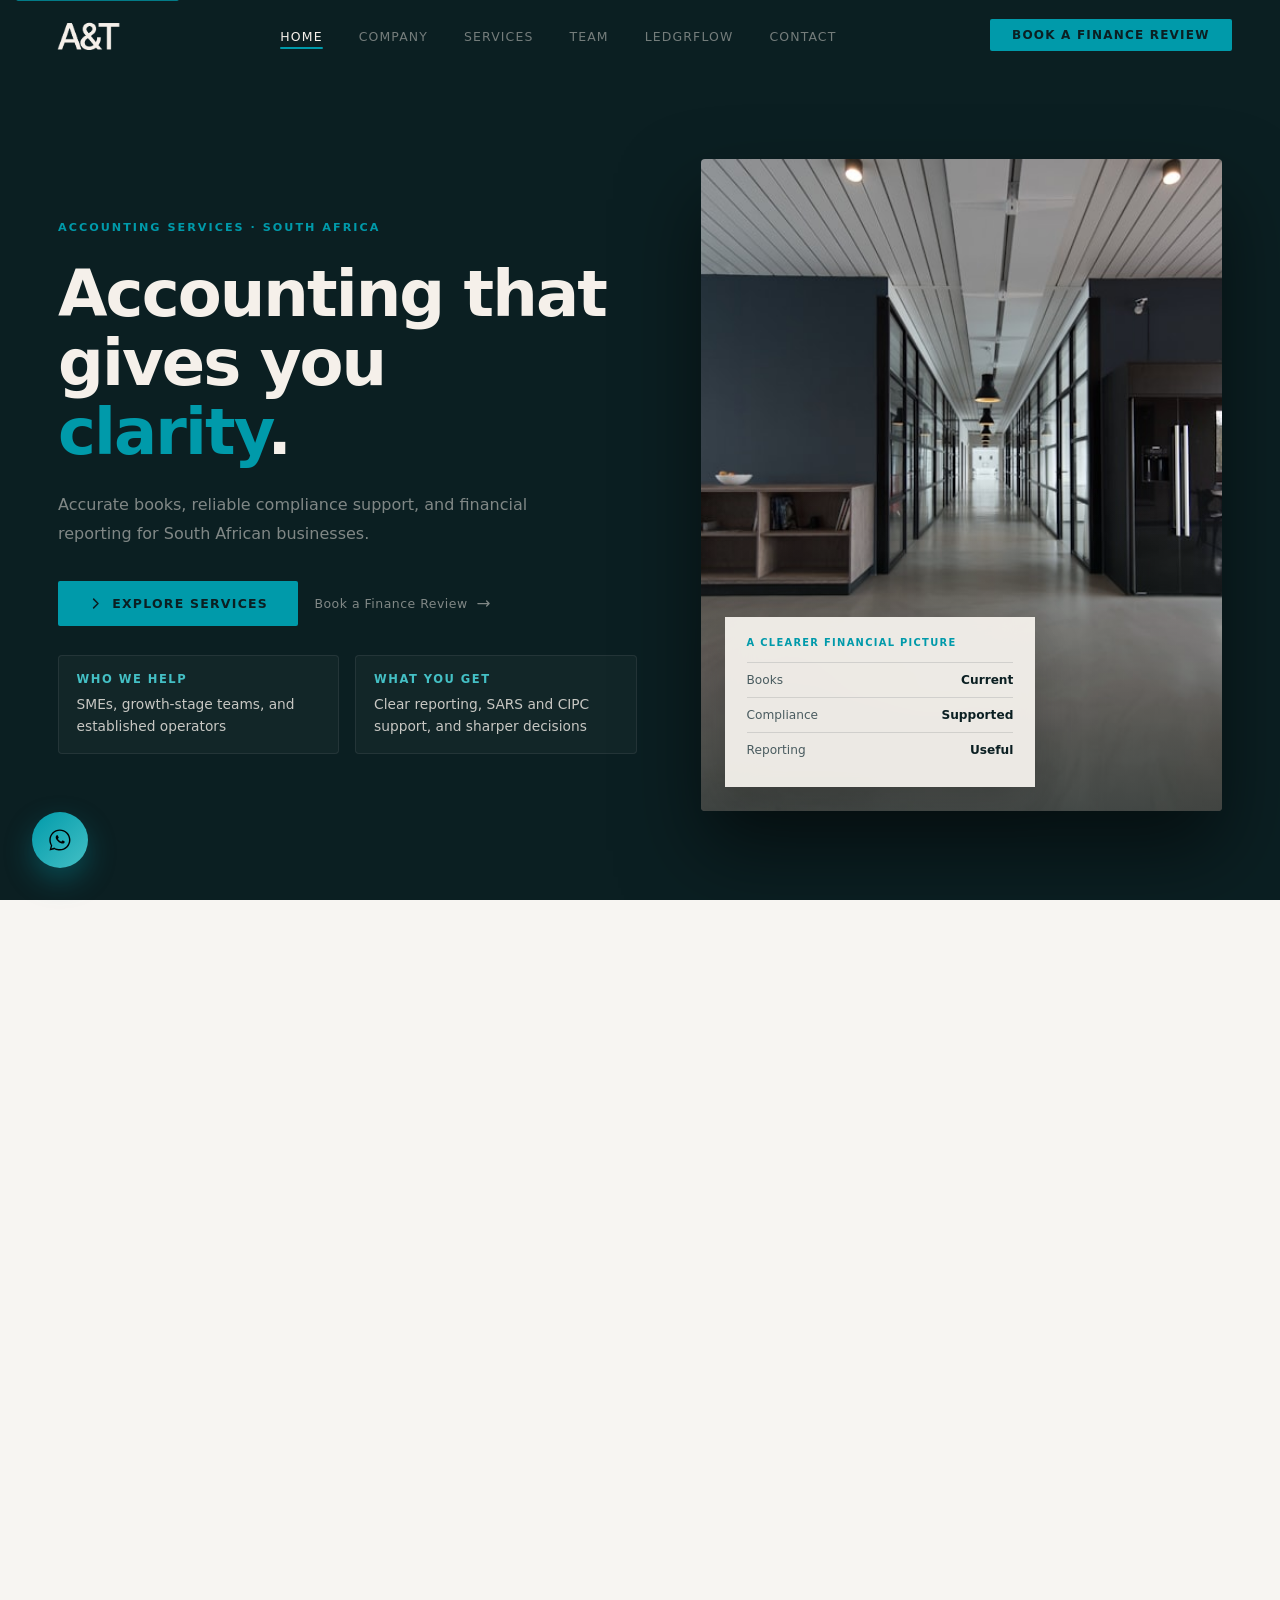
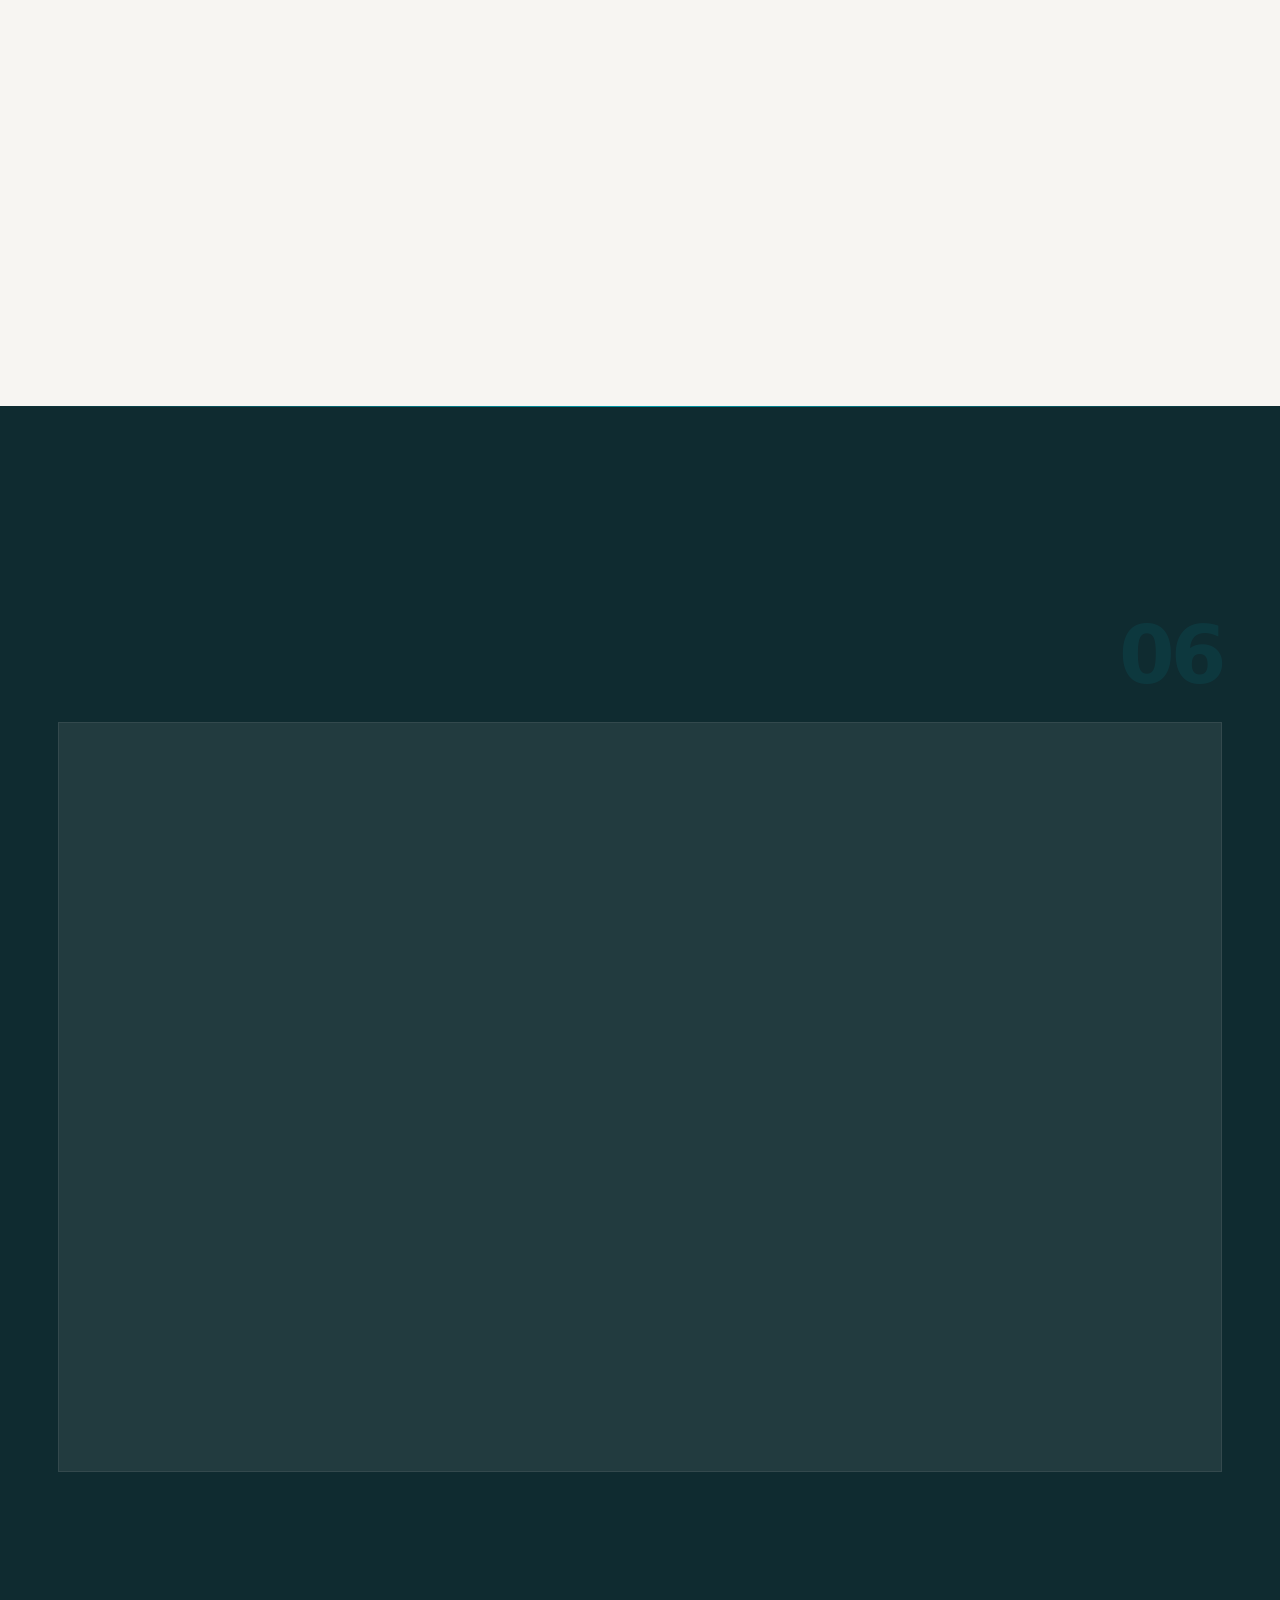
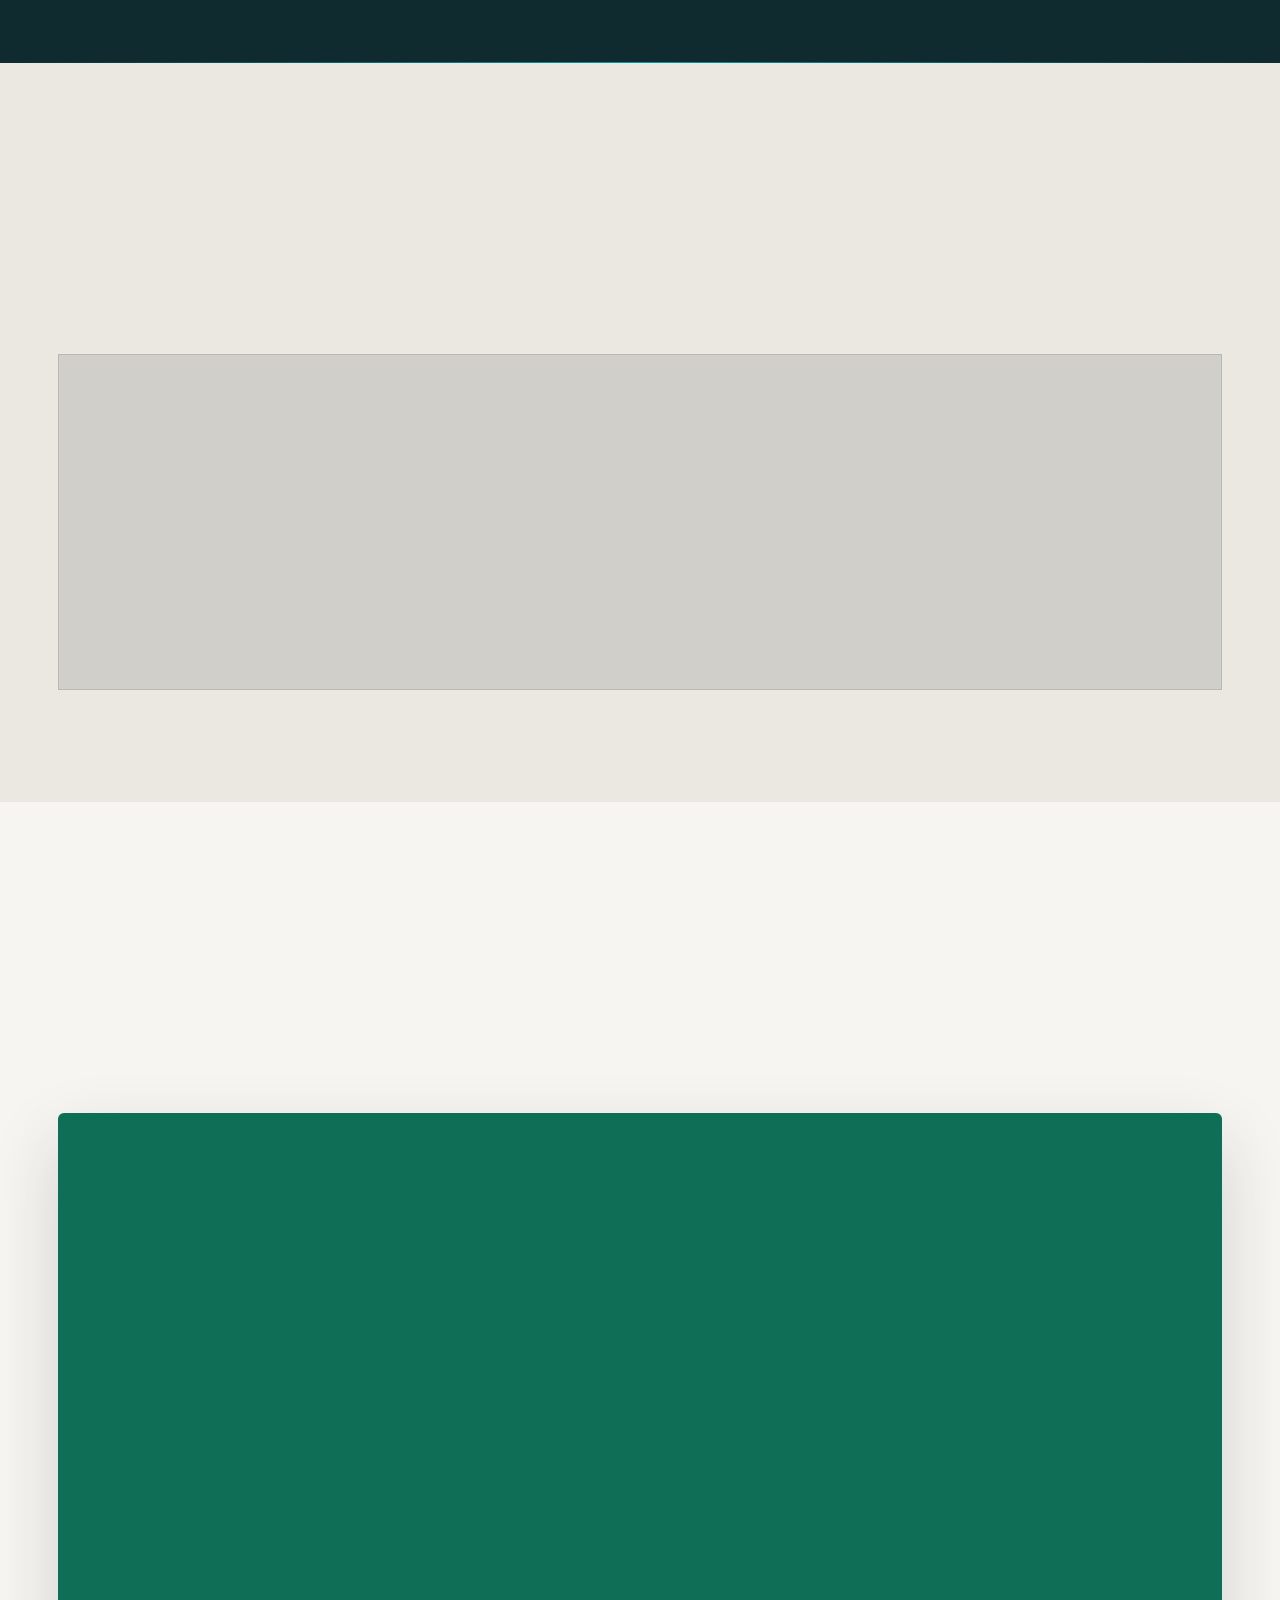
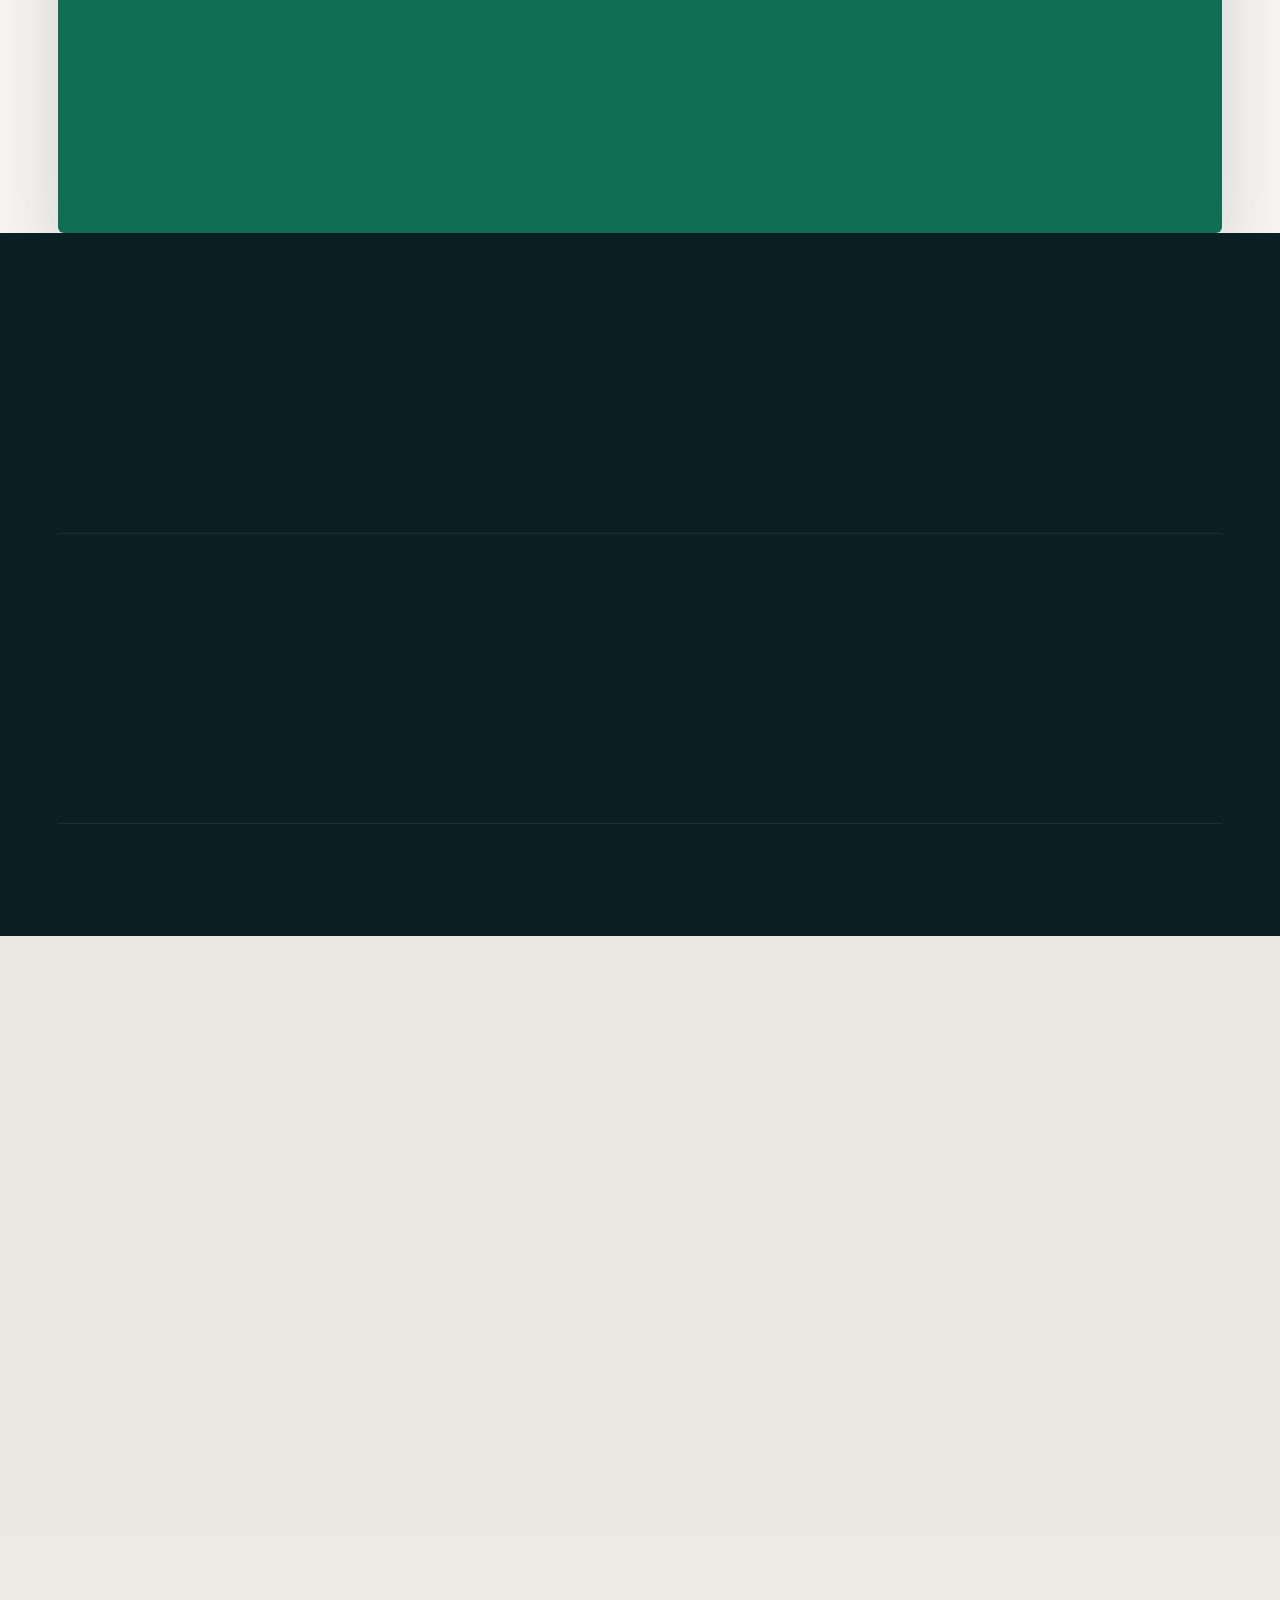
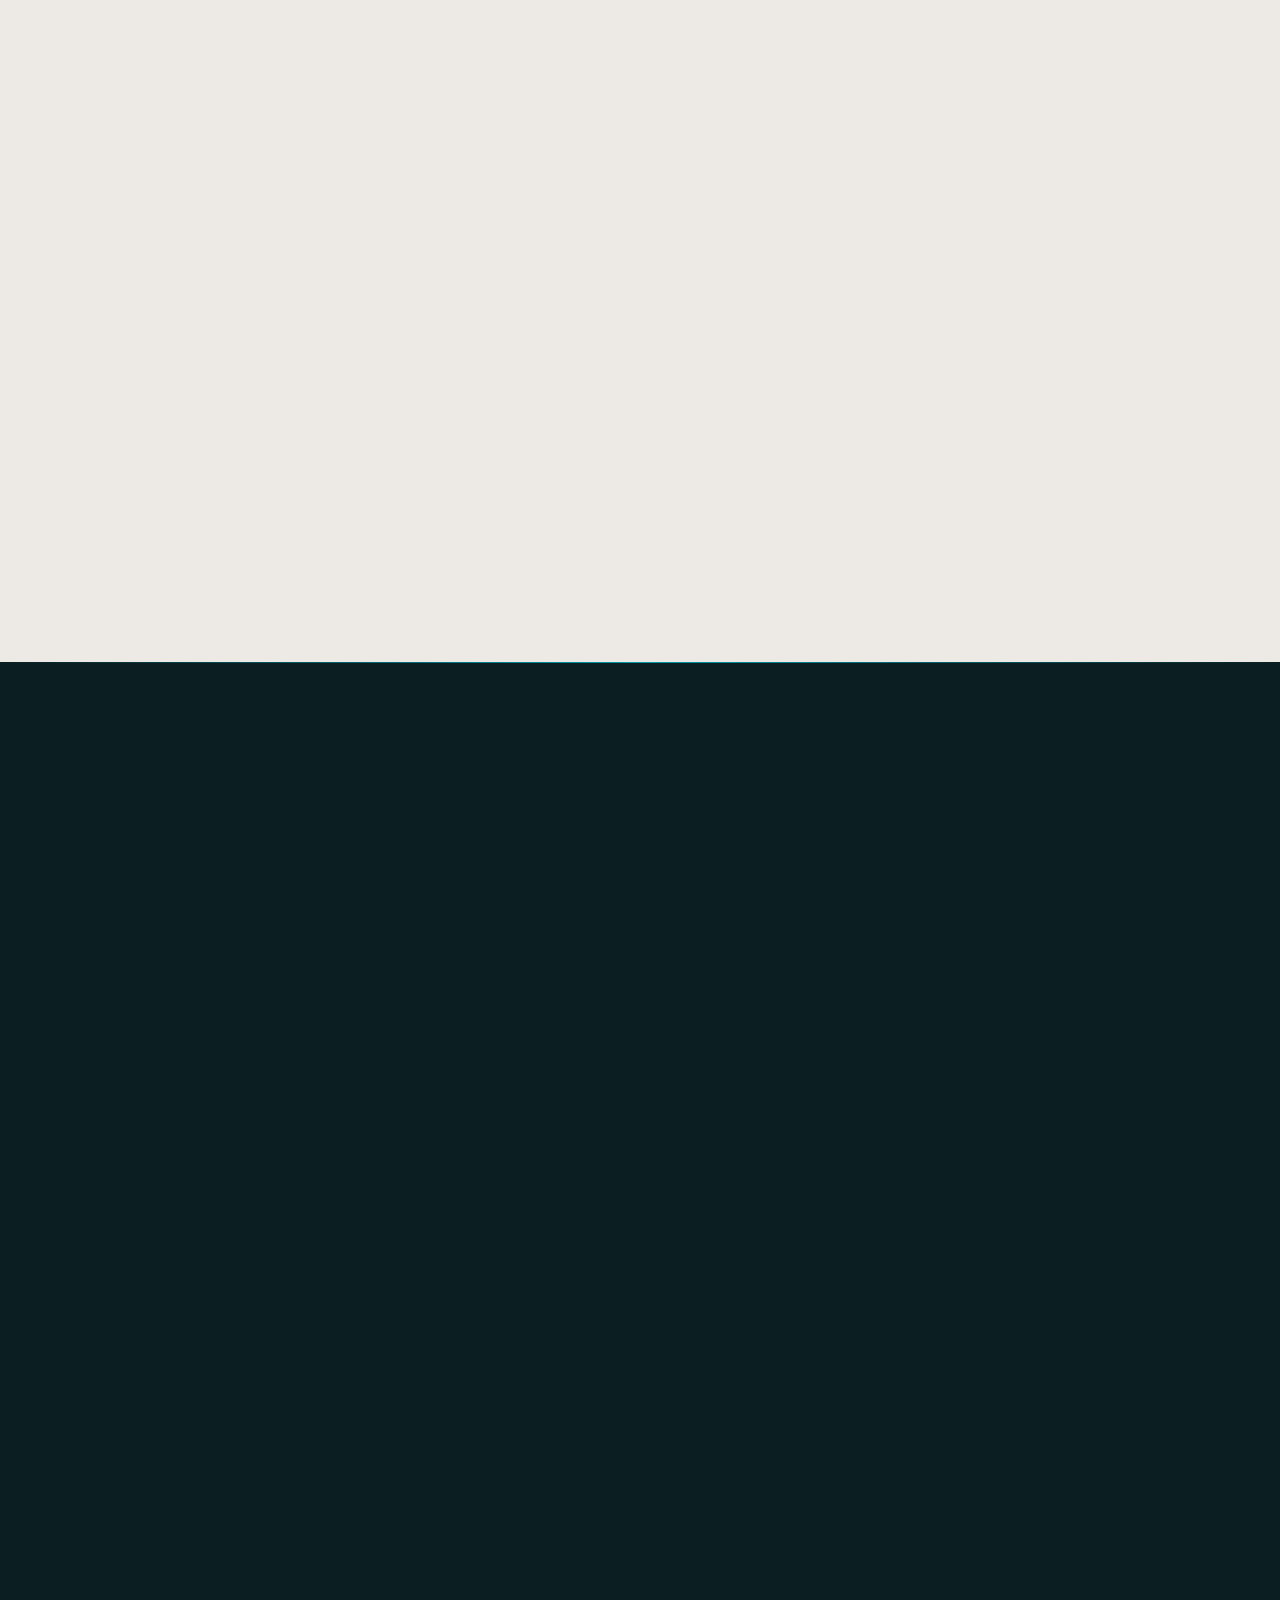
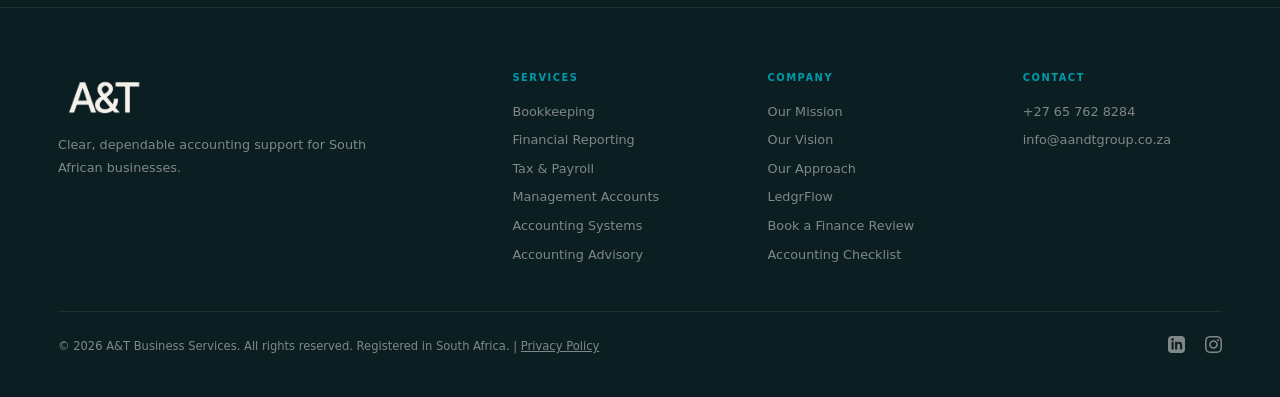
==== index.html @ 87c1a544 "Use authentic LedgrFlow product assets" ====
<!DOCTYPE html>
<html lang="en">
<head>
    <meta charset="UTF-8">
    <meta name="viewport" content="width=device-width, initial-scale=1.0">
    <meta http-equiv="Content-Security-Policy" content="default-src 'self'; base-uri 'self'; object-src 'none'; script-src 'self' 'sha256-s2CuUDOpTncBfDyTAWcVuBjfEQLFBSCFTuxo2DyQEmg='; style-src 'self' https://fonts.googleapis.com; font-src 'self' https://fonts.gstatic.com; img-src 'self' data: https://images.unsplash.com; connect-src 'self' https://formspree.io; form-action 'self' https://formspree.io; upgrade-insecure-requests;">
    <title>A&amp;T Business Services | Accounting Services South Africa</title>

    <meta name="description" content="A&amp;T Business Services provides bookkeeping, financial reporting, tax, payroll, compliance, and accounting support for South African businesses.">
    <meta name="keywords" content="Accounting Services South Africa, Bookkeeping, Financial Reporting, Tax Services, Payroll, CIPC Compliance, A&amp;T Business Services">
    <meta name="author" content="A&amp;T Business Services">
    <link rel="canonical" href="https://aandtgroup.co.za/">

    <meta property="og:type" content="website">
    <meta property="og:url" content="https://aandtgroup.co.za/">
    <meta property="og:title" content="A&amp;T Business Services | Accounting Services South Africa">
    <meta property="og:description" content="Clear accounting, reliable compliance support, and financial reporting for South African businesses.">
    <meta property="og:image" content="https://aandtgroup.co.za/assets/images/hero-office.jpg">

    <meta property="twitter:card" content="summary_large_image">
    <meta property="twitter:url" content="https://aandtgroup.co.za/">
    <meta property="twitter:title" content="A&amp;T Business Services | Accounting Services South Africa">
    <meta property="twitter:description" content="Clear accounting, reliable compliance support, and financial reporting for South African businesses.">
    <meta property="twitter:image" content="https://aandtgroup.co.za/assets/images/hero-office.jpg">

    <link rel="preconnect" href="https://fonts.googleapis.com">
    <link rel="preconnect" href="https://fonts.gstatic.com" crossorigin>
    <link href="https://fonts.googleapis.com/css2?family=DM+Sans:ital,opsz,wght@0,9..40,300;0,9..40,400;0,9..40,500;0,9..40,600;0,9..40,700;1,9..40,300;1,9..40,400&display=swap" rel="stylesheet">

    <link rel="stylesheet" href="css/style.css">
    <link rel="icon" type="image/svg+xml" href="assets/favicon.svg?v=20260509">
    <link rel="shortcut icon" href="assets/favicon.svg?v=20260509">

    <script type="application/ld+json">
    {
      "@context": "https://schema.org",
      "@type": "FinancialService",
      "name": "A&T Business Services",
      "description": "Accounting services for South African businesses, including bookkeeping, reporting, tax, payroll, and compliance support.",
      "url": "https://aandtgroup.co.za/",
      "telephone": "+27657628284",
      "address": {
        "@type": "PostalAddress",
        "addressCountry": "ZA",
        "addressLocality": "Johannesburg"
      },
      "openingHoursSpecification": [
        {
          "@type": "OpeningHoursSpecification",
          "dayOfWeek": ["Monday", "Tuesday", "Wednesday", "Thursday", "Friday"],
          "opens": "08:00",
          "closes": "17:00"
        },
        {
          "@type": "OpeningHoursSpecification",
          "dayOfWeek": "Saturday",
          "opens": "09:00",
          "closes": "13:00"
        }
      ],
      "sameAs": [
        "https://www.linkedin.com/company/a-and-t-business-services/",
        "https://www.instagram.com/a_and_t_business_services"
      ]
    }
    </script>
</head>
<body>
<a href="#main-content" class="skip-link">Skip to content</a>

<nav id="nav">
    <a href="#home" class="nav-logo" aria-label="A&amp;T Business Services home">
        <img src="assets/at-logo.png" alt="A&amp;T Business Services" class="brand-lockup">
    </a>
    <ul class="nav-links">
        <li><a href="#home">Home</a></li>
        <li><a href="#company">Company</a></li>
        <li><a href="#services">Services</a></li>
        <li><a href="#team">Team</a></li>
        <li><a href="https://ledgrflow.co.za">LedgrFlow</a></li>
        <li><a href="#contact">Contact</a></li>
    </ul>
    <a href="finance-review.html" class="nav-cta">Book a Finance Review</a>
    <button class="hamburger" id="hamburger" aria-label="Toggle menu" aria-expanded="false" aria-controls="mob-menu">
        <span></span><span></span><span></span>
    </button>
</nav>

<div class="mob-menu" id="mob-menu" aria-hidden="true">
    <a href="#home">Home</a>
    <a href="#company">Company</a>
    <a href="#services">Services</a>
    <a href="#team">Team</a>
    <a href="https://ledgrflow.co.za">LedgrFlow</a>
    <a href="#contact">Contact</a>
</div>

<main id="main-content">
<section id="home">
    <div class="hero-inner">
        <div class="hero-left">
            <div class="hero-eyebrow">Accounting Services &middot; South Africa</div>
            <h1 class="hero-h1">
                Accounting that<br>gives you <em>clarity</em>.
            </h1>
            <p class="hero-sub">
                Accurate books, reliable compliance support, and financial reporting for South African businesses.
            </p>
            <div class="hero-actions">
                <a href="#services" class="btn-teal">
                    <svg width="15" height="15" fill="none" stroke="currentColor" viewBox="0 0 24 24"><path stroke-linecap="round" stroke-linejoin="round" stroke-width="2.5" d="M9 5l7 7-7 7"/></svg>
                    Explore Services
                </a>
                <a href="finance-review.html" class="btn-outline">
                    Book a Finance Review
                    <svg width="15" height="15" fill="none" stroke="currentColor" viewBox="0 0 24 24"><path stroke-linecap="round" stroke-linejoin="round" stroke-width="2" d="M17 8l4 4m0 0l-4 4m4-4H3"/></svg>
                </a>
            </div>
            <div class="hero-proof">
                <div class="proof-item">
                    <strong>Who we help</strong>
                    <span>SMEs, growth-stage teams, and established operators</span>
                </div>
                <div class="proof-item">
                    <strong>What you get</strong>
                    <span>Clear reporting, SARS and CIPC support, and sharper decisions</span>
                </div>
            </div>
        </div>

        <div class="hero-photo-wrap">
            <img class="hero-photo" src="assets/images/hero-office.jpg" alt="Modern professional office interior" loading="eager" fetchpriority="high" decoding="async">
            <div class="hero-photo-shade"></div>

            <div class="hero-insight-panel">
                <div class="insight-label">A clearer financial picture</div>
                <div class="insight-row"><span>Books</span><strong>Current</strong></div>
                <div class="insight-row"><span>Compliance</span><strong>Supported</strong></div>
                <div class="insight-row"><span>Reporting</span><strong>Useful</strong></div>
            </div>
        </div>
    </div>
</section>

<section id="company">
    <div class="section-wrap">
        <div class="company-grid">
            <div class="company-copy">
                <div class="tag rv">About A&amp;T</div>
                <h2 class="h2-light rv rv-d1">Built for the numbers<br>behind every <em>decision</em></h2>
                <div class="rv rv-d2">
                    <p class="company-intro">A&amp;T Business Services is a South African accounting firm led by <strong>experienced financial professionals</strong>. We bring bookkeeping, reporting, tax, payroll, and compliance support together in one dependable service.</p>
                    <p>From growing SMEs navigating SARS and CIPC to established businesses requiring reliable financial reporting, we turn accurate accounting information into clearer decisions.</p>
                </div>
                <div class="trust-strip rv rv-d3" aria-label="Key trust signals">
                    <div class="trust-chip">CA(SA) oversight</div>
                    <div class="trust-chip">IFRS-ready reporting</div>
                    <div class="trust-chip">SARS and CIPC support</div>
                    <div class="trust-chip">Direct, responsive support</div>
                </div>
                <div class="pillars rv rv-d4">
                    <div class="pillar">
                        <div class="pil-num">01</div>
                        <div class="pil-body">
                            <h4>Adaptability</h4>
                            <p>We evolve with the business landscape and stay current with regulatory changes and market shifts so you do not have to.</p>
                        </div>
                    </div>
                    <div class="pillar">
                        <div class="pil-num">02</div>
                        <div class="pil-body">
                            <h4>Innovation</h4>
                            <p>Technology-forward thinking that modernises your financial infrastructure for competitive advantage.</p>
                        </div>
                    </div>
                    <div class="pillar">
                        <div class="pil-num">03</div>
                        <div class="pil-body">
                            <h4>Integrity</h4>
                            <p>Every engagement is grounded in honesty, transparency, and professional ethics at all times.</p>
                        </div>
                    </div>
                </div>
            </div>

            <div class="company-visual rv rv-d2">
                <div class="company-photo-wrap">
                    <img class="company-photo" src="assets/images/company-culture.jpg" alt="Clean modern office environment" loading="lazy" decoding="async">
                    <div class="company-photo-overlay"></div>
                    <div class="company-photo-caption">
                        <p>Expert partnership, every step</p>
                        <div class="badge-small">Est. South Africa</div>
                    </div>
                </div>

                <div class="vision-card rv rv-d3">
                    <p>Our mission is to give South African businesses <strong>clear, dependable accounting support</strong>, trusted for accuracy, valued for integrity, and designed to support better decisions.</p>
                </div>

                <div class="metrics-row rv rv-d4">
                    <div class="metric-cell">
                        <div class="metric-val">CA<sup>(SA)</sup></div>
                        <div class="metric-desc">Qualified Team</div>
                    </div>
                    <div class="metric-cell">
                        <div class="metric-val">IFRS</div>
                        <div class="metric-desc">Compliant</div>
                    </div>
                    <div class="metric-cell">
                        <div class="metric-val">SA</div>
                        <div class="metric-desc">Local Expertise</div>
                    </div>
                    <div class="metric-cell">
                        <div class="metric-val">SME</div>
                        <div class="metric-desc">Business Focus</div>
                    </div>
                </div>
            </div>
        </div>
    </div>
</section>

<section id="services">
    <div class="section-wrap">
        <div class="services-head">
            <div>
                <div class="tag tag-on-dark rv">What We Do</div>
                <h2 class="h2-dark rv rv-d1">Accounting support<br><em>built around business</em></h2>
            </div>
            <div class="services-count rv">06</div>
        </div>
        <div class="services-grid">
            <div class="svc-tile rv">
                <div class="svc-num">01</div>
                <div class="svc-icon"><svg width="20" height="20" fill="none" stroke="currentColor" viewBox="0 0 24 24"><path stroke-linecap="round" stroke-linejoin="round" stroke-width="1.6" d="M9 12h6m-6 4h6m2 5H7a2 2 0 01-2-2V5a2 2 0 012-2h5.586a1 1 0 01.707.293l5.414 5.414a1 1 0 01.293.707V19a2 2 0 01-2 2z"/></svg></div>
                <h3>Bookkeeping</h3>
                <p>Meticulous recording of every transaction, bank reconciliation, and period-end reporting so your books are always current.</p>
                <ul class="svc-list">
                    <li>Transaction recording &amp; categorisation</li>
                    <li>Bank reconciliations</li>
                    <li>Monthly &amp; quarterly reports</li>
                    <li>AP &amp; AR management</li>
                </ul>
            </div>

            <div class="svc-tile rv rv-d1">
                <div class="svc-num">02</div>
                <div class="svc-icon"><svg width="20" height="20" fill="none" stroke="currentColor" viewBox="0 0 24 24"><path stroke-linecap="round" stroke-linejoin="round" stroke-width="1.6" d="M9 12l2 2 4-4m5.618-4.016A11.955 11.955 0 0112 2.944a11.955 11.955 0 01-8.618 3.04A12.02 12.02 0 003 9c0 5.591 3.824 10.29 9 11.622 5.176-1.332 9-6.03 9-11.622 0-1.042-.133-2.052-.382-3.016z"/></svg></div>
                <h3>Statutory Services</h3>
                <p>IFRS-compliant financial statements and CIPC compliance management that keep your business regulator-ready.</p>
                <ul class="svc-list">
                    <li>IFRS financial statements</li>
                    <li>CIPC filings &amp; compliance</li>
                    <li>Company secretary services</li>
                    <li>Regulatory management</li>
                </ul>
            </div>

            <div class="svc-tile rv rv-d2">
                <div class="svc-num">03</div>
                <div class="svc-icon"><svg width="20" height="20" fill="none" stroke="currentColor" viewBox="0 0 24 24"><path stroke-linecap="round" stroke-linejoin="round" stroke-width="1.6" d="M17 9V7a2 2 0 00-2-2H5a2 2 0 00-2 2v6a2 2 0 002 2h2m2 4h10a2 2 0 002-2v-6a2 2 0 00-2-2H9a2 2 0 00-2 2v6a2 2 0 002 2zm7-5a2 2 0 11-4 0 2 2 0 014 0z"/></svg></div>
                <h3>Tax &amp; Payroll</h3>
                <p>End-to-end SARS compliance and payroll processing that keeps submissions accurate, timely, and predictable.</p>
                <ul class="svc-list">
                    <li>Corporate &amp; individual tax returns</li>
                    <li>VAT registration &amp; returns</li>
                    <li>PAYE, UIF &amp; SDL submissions</li>
                    <li>Monthly payroll processing</li>
                </ul>
            </div>

            <div class="svc-tile rv rv-d3">
                <div class="svc-num">04</div>
                <div class="svc-icon"><svg width="20" height="20" fill="none" stroke="currentColor" viewBox="0 0 24 24"><path stroke-linecap="round" stroke-linejoin="round" stroke-width="1.6" d="M9.663 17h4.673M12 3v1m6.364 1.636l-.707.707M21 12h-1M4 12H3m3.343-5.657l-.707-.707m2.828 9.9a5 5 0 117.072 0l-.548.547A3.374 3.374 0 0014 18.469V19a2 2 0 11-4 0v-.531c0-.895-.356-1.754-.988-2.386l-.548-.547z"/></svg></div>
                <h3>Management Accounts</h3>
                <p>Practical monthly reporting and financial insight that helps management understand performance and plan with confidence.</p>
                <ul class="svc-list">
                    <li>Monthly management accounts</li>
                    <li>Budgeting and forecasting</li>
                    <li>Cash flow reporting</li>
                    <li>Performance analysis</li>
                </ul>
            </div>

            <div class="svc-tile rv rv-d4">
                <div class="svc-num">05</div>
                <div class="svc-icon"><svg width="20" height="20" fill="none" stroke="currentColor" viewBox="0 0 24 24"><path stroke-linecap="round" stroke-linejoin="round" stroke-width="1.6" d="M9.75 17L9 20l-1 1h8l-1-1-.75-3M3 13h18M5 17h14a2 2 0 002-2V5a2 2 0 00-2-2H5a2 2 0 00-2 2v10a2 2 0 002 2z"/></svg></div>
                <h3>Accounting Systems</h3>
                <p>Set up practical accounting systems and workflows that keep financial information organised, current, and accessible.</p>
                <ul class="svc-list">
                    <li>Cloud accounting setup</li>
                    <li>LedgrFlow implementation</li>
                    <li>Accounting workflow design</li>
                    <li>Digital reporting support</li>
                </ul>
            </div>

            <div class="svc-tile rv rv-d5">
                <div class="svc-num">06</div>
                <div class="svc-icon"><svg width="20" height="20" fill="none" stroke="currentColor" viewBox="0 0 24 24"><path stroke-linecap="round" stroke-linejoin="round" stroke-width="1.6" d="M17 20h5v-2a3 3 0 00-5.356-1.857M17 20H7m10 0v-2c0-.656-.126-1.283-.356-1.857M7 20H2v-2a3 3 0 015.356-1.857M7 20v-2c0-.656.126-1.283.356-1.857m0 0a5.002 5.002 0 019.288 0M15 7a3 3 0 11-6 0 3 3 0 016 0z"/></svg></div>
                <h3>Accounting Advisory</h3>
                <p>Accounting-led guidance for complex reporting, controls, transactions, and financial decisions.</p>
                <ul class="svc-list">
                    <li>Financial advisory &amp; planning</li>
                    <li>Risk management consulting</li>
                    <li>M&amp;A and due diligence</li>
                    <li>Business valuations &amp; restructuring</li>
                    <li>AML Compliance</li>
                </ul>
            </div>
        </div>
        <div class="section-action rv">
            <a href="services.html" class="btn-outline">Explore all accounting services</a>
        </div>
    </div>
</section>

<section id="audience" class="audience-section">
    <div class="section-wrap">
        <div class="audience-head">
            <div>
                <div class="tag rv">Who We Help</div>
                <h2 class="h2-light rv rv-d1">Accounting support that<br>meets you <em>where you are</em></h2>
            </div>
            <p class="rv rv-d2">Different businesses need different levels of structure. We shape the accounting support around the stage, complexity, and decisions in front of you.</p>
        </div>
        <div class="audience-grid">
            <article class="audience-card rv">
                <span class="audience-number">01</span>
                <h3>Growing SMEs</h3>
                <p>Reliable bookkeeping, tax support, payroll, and reporting without the cost of building a full internal finance team.</p>
            </article>
            <article class="audience-card rv rv-d1">
                <span class="audience-number">02</span>
                <h3>Established Businesses</h3>
                <p>Stronger reporting, better controls, and accounting support for more complex operations and management decisions.</p>
            </article>
            <article class="audience-card rv rv-d2">
                <span class="audience-number">03</span>
                <h3>Founders Building Structure</h3>
                <p>A clear accounting foundation that keeps records organised and gives the business room to grow properly.</p>
            </article>
        </div>
    </div>
</section>

<section id="ledgrflow" class="ledgrflow-bridge">
    <div class="section-wrap">
        <div class="ledgrflow-heading rv">
            <div class="tag">Built by A&amp;T</div>
            <h2>Our accounting experience<br>became <em>software</em>.</h2>
            <p>LedgrFlow is accounting software developed by A&amp;T Business Services for South African SMEs and bookkeepers.</p>
        </div>
        <div class="ledgrflow-showcase">
            <div class="ledgrflow-product-copy rv">
                <div class="lf-lockup"><img class="lf-mark" src="assets/images/ledgrflow-mark.png" alt=""><span>LedgrFlow</span></div>
                <h3>Clear books. Current reports. Less financial admin.</h3>
                <p>Bring invoicing, ledgers, VAT tracking, and financial reporting into one focused workspace designed around South African business realities.</p>
                <ul>
                    <li>First company free</li>
                    <li>Financial-year aware reporting</li>
                    <li>Built for businesses and bookkeepers</li>
                </ul>
                <div class="ledgrflow-actions">
                    <a href="https://ledgrflow.co.za" class="btn-teal">Explore LedgrFlow</a>
                    <a href="https://app.ledgrflow.co.za" class="ledgrflow-text-link">Create your free company</a>
                </div>
            </div>
            <a class="ledgrflow-screen rv rv-d2" href="https://ledgrflow.co.za" aria-label="View LedgrFlow">
                <img class="ledgrflow-dashboard" src="assets/images/ledgrflow-dashboard.png" alt="LedgrFlow accounting dashboard showing receivables, payables, cash balance, and reporting">
                <span class="screen-caption">See LedgrFlow in action</span>
            </a>
        </div>
    </div>
</section>

<section class="process-section" id="process">
    <div class="section-wrap">
        <div class="process-head">
            <div class="tag tag-on-dark rv">How We Work</div>
            <h2 class="h2-dark rv rv-d1">A clearer accounting<br><em>rhythm for your business</em></h2>
        </div>
        <div class="process-grid">
            <article class="process-step rv">
                <span>01</span>
                <h3>Understand</h3>
                <p>We learn how your business operates, where the pressure sits, and what your reporting needs to answer.</p>
            </article>
            <article class="process-step rv rv-d1">
                <span>02</span>
                <h3>Organise</h3>
                <p>We clean up the accounting structure, workflows, records, and responsibilities around the numbers.</p>
            </article>
            <article class="process-step rv rv-d2">
                <span>03</span>
                <h3>Maintain</h3>
                <p>We keep the books, submissions, and reporting current through a dependable monthly process.</p>
            </article>
            <article class="process-step rv rv-d3">
                <span>04</span>
                <h3>Inform</h3>
                <p>We turn accurate financial information into reporting that supports better decisions.</p>
            </article>
        </div>
    </div>
</section>

<section class="resource-section">
    <div class="section-wrap resource-grid">
        <div class="resource-copy rv">
            <div class="tag">Free Business Resource</div>
            <h2>How ready is your<br><em>accounting?</em></h2>
            <p>Use our practical readiness checklist to spot gaps in bookkeeping, tax records, payroll, reporting, and month-end routines.</p>
            <a href="accounting-checklist.html" class="btn-teal">Open the checklist</a>
        </div>
        <div class="resource-preview rv rv-d2">
            <span class="resource-kicker">Accounting readiness checklist</span>
            <div class="check-preview-row"><span></span>Bank accounts reconciled</div>
            <div class="check-preview-row"><span></span>VAT records complete</div>
            <div class="check-preview-row"><span></span>Payroll records current</div>
            <div class="check-preview-row"><span></span>Management reports reviewed</div>
            <p>Built for South African SMEs</p>
        </div>
    </div>
</section>

<section id="team" class="approach-section">
    <div class="section-wrap">
        <div class="team-grid">
            <div>
                <div class="tag rv">Our Approach</div>
                <h2 class="h2-light rv rv-d1">Careful work.<br>Clear <em>communication</em>.</h2>
                <p class="rv rv-d2">Good accounting is more than producing reports. It is knowing that the information is accurate, the obligations are understood, and someone is paying attention.</p>
                <div class="promise-box rv rv-d3">
                    <p>We make the numbers easier to trust, easier to understand, and easier to use.</p>
                </div>
            </div>
            <div class="rv rv-d2">
                <div class="team-cards">
                    <div class="team-card">
                        <div class="tc-badge">01</div>
                        <div><div class="tc-title">Accuracy</div><div class="tc-desc">Careful records, reconciliations, and reporting that give the business a dependable financial picture.</div></div>
                    </div>
                    <div class="team-card">
                        <div class="tc-badge">02</div>
                        <div><div class="tc-title">Context</div><div class="tc-desc">We explain what the numbers mean and connect the accounting work to the decisions you need to make.</div></div>
                    </div>
                    <div class="team-card">
                        <div class="tc-badge">03</div>
                        <div><div class="tc-title">Consistency</div><div class="tc-desc">A repeatable monthly rhythm keeps records, compliance, and reporting from becoming last-minute problems.</div></div>
                    </div>
                    <div class="team-card">
                        <div class="tc-badge">04</div>
                        <div><div class="tc-title">Accessibility</div><div class="tc-desc">Clear communication, practical guidance, and accounting support that stays connected to the business.</div></div>
                    </div>
                </div>
            </div>
        </div>
    </div>
</section>

<section id="contact">
    <div class="section-wrap">
        <div class="contact-grid">
            <div class="contact-left">
                <div class="tag tag-on-dark rv">Get In Touch</div>
                <h2 class="h2-dark rv rv-d1">Let's get your<br><em>accounting in order</em></h2>
                <p class="rv rv-d2">Tell us what is happening in the business and where you need support. We will help you identify the clearest next step.</p>

                <div class="contact-items rv rv-d3">
                    <a href="tel:+27657628284" class="contact-item">
                        <div class="ci-icon"><svg width="15" height="15" fill="none" stroke="currentColor" viewBox="0 0 24 24"><path stroke-linecap="round" stroke-linejoin="round" stroke-width="2" d="M3 5a2 2 0 012-2h3.28a1 1 0 01.948.684l1.498 4.493a1 1 0 01-.502 1.21l-2.257 1.13a11.042 11.042 0 005.516 5.516l1.13-2.257a1 1 0 011.21-.502l4.493 1.498a1 1 0 01.684.949V19a2 2 0 01-2 2h-1C9.716 21 3 14.284 3 6V5z"/></svg></div>
                        <div><div class="ci-label">Phone</div><div class="ci-value">+27 65 762 8284</div></div>
                    </a>
                    <a href="mailto:info@aandtgroup.co.za" class="contact-item" id="email-link">
                        <div class="ci-icon"><svg width="15" height="15" fill="none" stroke="currentColor" viewBox="0 0 24 24"><path stroke-linecap="round" stroke-linejoin="round" stroke-width="2" d="M3 8l7.89 4.26a2 2 0 002.22 0L21 8M5 19h14a2 2 0 002-2V7a2 2 0 00-2-2H5a2 2 0 00-2 2v10a2 2 0 002 2z"/></svg></div>
                        <div><div class="ci-label">Email</div><div class="ci-value"><span data-email>info@aandtgroup.co.za</span></div></div>
                    </a>
                </div>

                <div class="hours-box rv rv-d4">
                    <h4>Business Hours</h4>
                    <div class="hours-row"><span>Monday - Friday</span><span>8:00 AM - 5:00 PM</span></div>
                    <div class="hours-row"><span>Saturday</span><span>9:00 AM - 1:00 PM</span></div>
                    <div class="hours-row"><span>Sunday</span><span class="muted-hours-value">Closed</span></div>
                    <div class="hours-row accent"><span>Enquiries</span><span>Reviewed each business day</span></div>
                </div>
            </div>

            <div class="rv rv-d2">
                <div class="form-box">
                    <div id="form-body">
                        <h3 class="form-title">Send a Message</h3>
                        <p class="form-sub">Focused first conversation &middot; No obligation</p>
                        <form id="contact-form" action="https://formspree.io/f/mjglwdzv" method="POST">
                            <input type="text" name="_gotcha" class="hp-field" tabindex="-1" autocomplete="off">
                            <input type="hidden" name="_subject" value="New Website Enquiry - A&amp;T Business Services">

                            <div class="form-row">
                                <div class="fg">
                                    <label for="fn">Full Name <span class="req">*</span></label>
                                    <input id="fn" name="name" type="text" class="fc" placeholder="Jane Smith" required autocomplete="name">
                                    <div class="err-msg" id="fn-err">Please enter your name.</div>
                                </div>
                                <div class="fg">
                                    <label for="fc-co">Company</label>
                                    <input id="fc-co" name="company" type="text" class="fc" placeholder="Acme (Pty) Ltd" autocomplete="organization">
                                </div>
                            </div>
                            <div class="form-row">
                                <div class="fg">
                                    <label for="fe">Email Address <span class="req">*</span></label>
                                    <input id="fe" name="email" type="email" class="fc" placeholder="jane@example.com" required autocomplete="email">
                                    <div class="err-msg" id="fe-err">Please enter a valid email.</div>
                                </div>
                                <div class="fg">
                                    <label for="fp">Phone Number</label>
                                    <input id="fp" name="phone" type="tel" class="fc" placeholder="+27 ..." autocomplete="tel">
                                </div>
                            </div>
                            <div class="fg">
                                <label for="fs">Service of Interest</label>
                                <select id="fs" name="service" class="fc">
                                    <option value="">Select a service...</option>
                                    <option>Bookkeeping Services</option>
                                    <option>Statutory Services</option>
                                    <option>Tax &amp; Payroll</option>
                                    <option>Management Accounts</option>
                                    <option>Accounting Systems</option>
                                    <option>Accounting Advisory</option>
                                    <option>LedgrFlow</option>
                                    <option>General Enquiry</option>
                                </select>
                            </div>
                            <div class="fg">
                                <label for="fm">Message <span class="req">*</span></label>
                                <textarea id="fm" name="message" class="fc" placeholder="Tell us about your business, your current challenge, and what support you need..." required></textarea>
                                <div class="err-msg" id="fm-err">Please enter a message.</div>
                            </div>
                            <button type="submit" class="btn-submit" id="sub-btn">
                                <svg width="15" height="15" fill="none" stroke="currentColor" viewBox="0 0 24 24"><path stroke-linecap="round" stroke-linejoin="round" stroke-width="2" d="M12 19l9 2-9-18-9 18 9-2zm0 0v-8"/></svg>
                                Request a Call Back
                            </button>
                        </form>
                    </div>
                    <div class="form-success" id="form-ok">
                        <div class="success-ring">
                            <svg width="30" height="30" fill="none" stroke="currentColor" viewBox="0 0 24 24"><path stroke-linecap="round" stroke-linejoin="round" stroke-width="2.5" d="M5 13l4 4L19 7"/></svg>
                        </div>
                        <h3>Message Received</h3>
                        <p>Thank you. A member of our team will respond as soon as possible.</p>
                        <a href="#" class="reset-lnk" id="reset-btn">&larr; Send another message</a>
                    </div>
                </div>
            </div>
        </div>
    </div>
</section>
</main>

<footer>
    <div class="section-wrap">
        <div class="footer-grid">
            <div class="f-brand">
                <div class="f-logo">
                    <img src="assets/at-logo.png" alt="A&amp;T Business Services" class="brand-lockup">
                </div>
                <p>Clear, dependable accounting support for South African businesses.</p>
            </div>
            <div class="f-col">
                <h4>Services</h4>
                <ul>
                    <li><a href="services.html#bookkeeping">Bookkeeping</a></li>
                    <li><a href="services.html#reporting">Financial Reporting</a></li>
                    <li><a href="services.html#tax">Tax &amp; Payroll</a></li>
                    <li><a href="services.html#management">Management Accounts</a></li>
                    <li><a href="services.html#systems">Accounting Systems</a></li>
                    <li><a href="services.html#advisory">Accounting Advisory</a></li>
                </ul>
            </div>
            <div class="f-col">
                <h4>Company</h4>
                <ul>
                    <li><a href="#company">Our Mission</a></li>
                    <li><a href="#company">Our Vision</a></li>
                    <li><a href="#team">Our Approach</a></li>
                    <li><a href="https://ledgrflow.co.za">LedgrFlow</a></li>
                    <li><a href="finance-review.html">Book a Finance Review</a></li>
                    <li><a href="accounting-checklist.html">Accounting Checklist</a></li>
                </ul>
            </div>
            <div class="f-col">
                <h4>Contact</h4>
                <ul>
                    <li><a href="tel:+27657628284">+27 65 762 8284</a></li>
                    <li><a href="mailto:info@aandtgroup.co.za"><span data-email>info@aandtgroup.co.za</span></a></li>
                </ul>
            </div>
        </div>
        <div class="footer-bottom">
            <p>&copy; 2026 A&T Business Services. All rights reserved. Registered in South Africa. | <a href="privacy-policy.html" class="footer-inline-link">Privacy Policy</a></p>
            <div class="social-links">
                <a href="https://www.linkedin.com/company/a-and-t-business-services/" target="_blank" rel="noopener noreferrer" aria-label="LinkedIn" class="social-link">
                    <svg width="17" height="17" fill="currentColor" viewBox="0 0 24 24"><path d="M19 0h-14c-2.761 0-5 2.239-5 5v14c0 2.761 2.239 5 5 5h14c2.762 0 5-2.239 5-5v-14c0-2.761-2.238-5-5-5zm-11 19h-3v-11h3v11zm-1.5-12.268c-.966 0-1.75-.79-1.75-1.764s.784-1.764 1.75-1.764 1.75.79 1.75 1.764-.783 1.764-1.75 1.764zm13.5 12.268h-3v-5.604c0-3.368-4-3.113-4 0v5.604h-3v-11h3v1.765c1.396-2.586 7-2.777 7 2.476v6.759z"/></svg>
                </a>
                <a href="https://www.instagram.com/a_and_t_business_services?igsh=aGg1YTV4NGt4Z3o0" target="_blank" rel="noopener noreferrer" aria-label="Instagram" class="social-link">
                    <svg width="17" height="17" fill="currentColor" viewBox="0 0 24 24"><path d="M12 2.163c3.204 0 3.584.012 4.85.07 3.252.148 4.771 1.691 4.919 4.919.058 1.265.069 1.645.069 4.849 0 3.205-.012 3.584-.069 4.849-.149 3.225-1.664 4.771-4.919 4.919-1.266.058-1.644.07-4.85.07-3.204 0-3.584-.012-4.849-.07-3.26-.149-4.771-1.699-4.919-4.92-.058-1.265-.07-1.644-.07-4.849 0-3.204.013-3.583.07-4.849.149-3.227 1.664-4.771 4.919-4.919 1.266-.057 1.645-.069 4.849-.069zm0-2.163c-3.259 0-3.667.014-4.947.072-4.358.2-6.78 2.618-6.98 6.98-.059 1.281-.073 1.689-.073 4.948 0 3.259.014 3.668.072 4.948.2 4.358 2.618 6.78 6.98 6.98 1.281.058 1.689.072 4.948.072 3.259 0 3.668-.014 4.948-.072 4.354-.2 6.782-2.618 6.979-6.98.059-1.28.073-1.689.073-4.948 0-3.259-.014-3.667-.072-4.947-.196-4.354-2.617-6.78-6.979-6.98-1.281-.059-1.69-.073-4.949-.073zm0 5.838c-3.403 0-6.162 2.759-6.162 6.162s2.759 6.163 6.162 6.163 6.162-2.759 6.162-6.163c0-3.403-2.759-6.162-6.162-6.162zm0 10.162c-2.209 0-4-1.79-4-4 0-2.209 1.791-4 4-4s4 1.791 4 4c0 2.21-1.791 4-4 4zm6.406-11.845c-.796 0-1.441.645-1.441 1.44s.645 1.44 1.441 1.44c.795 0 1.439-.645 1.439-1.44s-.644-1.44-1.439-1.44z"/></svg>
                </a>
            </div>
        </div>
    </div>
</footer>

<div id="toast">
    <svg width="16" height="16" fill="none" stroke="currentColor" viewBox="0 0 24 24"><path stroke-linecap="round" stroke-linejoin="round" stroke-width="2.5" d="M5 13l4 4L19 7"/></svg>
    <span id="toast-msg">Message sent successfully.</span>
</div>

<a href="https://wa.me/27657628284" class="wa-float" target="_blank" rel="noopener noreferrer" aria-label="Chat on WhatsApp">
    <svg viewBox="0 0 24 24"><path d="M12.031 21.085c-1.636 0-3.238-.432-4.646-1.25L3 21l1.205-4.24c-.896-1.433-1.371-3.1-1.371-4.802 0-4.992 4.062-9.055 9.055-9.055 2.42 0 4.693.943 6.404 2.655 1.711 1.71 2.654 3.984 2.654 6.404 0 4.991-4.062 9.055-9.055 9.055h-.001zm-4.706-2.522c1.377.818 2.95 1.25 4.567 1.25 4.316 0 7.828-3.511 7.828-7.827 0-2.091-.814-4.057-2.293-5.536C15.947 4.972 13.98 4.158 11.89 4.158c-4.316 0-7.828 3.512-7.828 7.828 0 1.66.452 3.27 1.304 4.69l-.717 2.522 2.585-.705h.001zm8.397-5.524c-.19-.095-1.125-.555-1.3-.618-.175-.064-.302-.095-.429.095-.127.19-.492.618-.603.745-.112.127-.223.143-.414.048-.19-.095-.802-.296-1.528-.94-.564-.5-1.01-1.118-1.127-1.308-.112-.19-.012-.293.083-.388.086-.085.19-.222.285-.333.095-.111.127-.19.19-.317.064-.127.032-.238-.016-.333-.048-.095-.429-1.036-.588-1.418-.155-.371-.311-.321-.429-.327-.111-.005-.238-.006-.365-.006-.127 0-.333.048-.508.238-.175.19-.667.65-.667 1.585s.683 1.938.778 1.965c.095.127 1.34 2.046 3.245 2.868.453.196.806.313 1.082.4.455.145.87.124 1.198.075.367-.055 1.125-.46 1.284-.904.159-.444.159-.824.112-.904-.049-.08-.176-.127-.366-.222z"/></svg>
</a>

<script src="js/script.js"></script>

</body>
</html>
---- css/style.css ----
:root {
  --ink: #0b1f22;
  --ink-mid: #0f2b30;
  --ink-soft: #152e33;
  --teal: #009aaa;
  --teal-light: #44c0c5;
  --teal-dim: rgba(0, 154, 170, 0.1);
  --teal-border: rgba(0, 154, 170, 0.25);
  --gold: #c9a96e;
  --paper: #f7f5f2;
  --paper-mid: #edeae5;
  --charcoal: #1a2e32;
  --body-text: #4a5c60;
  --light-line: rgba(0, 0, 0, 0.07);
  --white: #f5f0ea;
  --white-80: rgba(245, 240, 234, 0.8);
  --white-50: rgba(245, 240, 234, 0.5);
  --white-15: rgba(245, 240, 234, 0.15);
  --white-08: rgba(245, 240, 234, 0.08);
  --sans: "DM Sans", system-ui, sans-serif;
  --ease-out: cubic-bezier(0.16, 1, 0.3, 1);
}

*, *::before, *::after {
  box-sizing: border-box;
  margin: 0;
  padding: 0;
}

html {
  scroll-behavior: smooth;
}

body {
  font-family: var(--sans);
  background: var(--paper);
  color: var(--charcoal);
  overflow-x: hidden;
}

main {
  display: block;
}

section[id] {
  scroll-margin-top: 92px;
}

.skip-link {
  position: fixed;
  top: 1rem;
  left: 1rem;
  z-index: 10000;
  background: var(--teal);
  color: var(--ink);
  padding: 0.75rem 1rem;
  border-radius: 2px;
  text-decoration: none;
  font-size: 0.72rem;
  font-weight: 700;
  letter-spacing: 0.08em;
  text-transform: uppercase;
  transform: translateY(-140%);
  transition: transform 0.25s var(--ease-out);
}

.skip-link:focus-visible {
  transform: translateY(0);
}

:focus-visible {
  outline: 2px solid var(--teal);
  outline-offset: 4px;
}

::-webkit-scrollbar {
  width: 4px;
}

::-webkit-scrollbar-track {
  background: var(--ink);
}

::-webkit-scrollbar-thumb {
  background: var(--teal);
  border-radius: 2px;
}

nav {
  position: fixed;
  top: 0;
  inset-inline: 0;
  z-index: 200;
  height: 70px;
  display: flex;
  align-items: center;
  justify-content: space-between;
  padding: 0 3rem;
  transition: background 0.5s, backdrop-filter 0.5s, border-bottom 0.4s;
}

nav.scrolled {
  background: rgba(11, 31, 34, 0.72);
  backdrop-filter: blur(20px);
  -webkit-backdrop-filter: blur(20px);
  border-bottom: 1px solid var(--white-08);
  box-shadow: 0 10px 30px -10px rgba(0, 0, 0, 0.3);
}

.nav-logo {
  display: inline-flex;
  align-items: center;
  justify-content: center;
  min-height: 48px;
  color: var(--white);
  text-decoration: none;
}

.brand-lockup {
  width: auto;
  height: auto;
  max-width: 100%;
  max-height: 42px;
  object-fit: contain;
  display: block;
}

.nav-links {
  display: flex;
  gap: 2.25rem;
  list-style: none;
}

.nav-links a {
  font-size: 0.78rem;
  font-weight: 500;
  letter-spacing: 0.09em;
  text-transform: uppercase;
  color: var(--white-50);
  text-decoration: none;
  position: relative;
  transition: color 0.3s, opacity 0.3s;
  padding-bottom: 0.18rem;
}

.nav-links a::after {
  content: "";
  position: absolute;
  bottom: -3px;
  left: 0;
  width: 0;
  height: 2px;
  background: var(--teal);
  border-radius: 2px;
  transition: width 0.35s var(--ease-out);
}

.nav-links a:hover,
.nav-links a.active {
  color: var(--white);
  opacity: 1;
}

.nav-links a:not(.active) {
  opacity: 0.9;
}

.nav-links a:hover::after,
.nav-links a.active::after {
  width: 100%;
}

.nav-cta {
  font-size: 0.75rem;
  font-weight: 700;
  letter-spacing: 0.1em;
  text-transform: uppercase;
  color: var(--ink);
  background: var(--teal);
  padding: 0.55rem 1.4rem;
  border-radius: 2px;
  text-decoration: none;
  transition: background 0.3s, transform 0.3s, box-shadow 0.3s;
}

.nav-cta:hover {
  background: var(--teal-light);
  transform: translateY(-2px);
  box-shadow: 0 5px 15px rgba(0, 154, 170, 0.3);
}

.hamburger {
  display: none;
  flex-direction: column;
  gap: 5px;
  background: none;
  border: none;
  padding: 4px;
}

.hamburger span {
  display: block;
  width: 23px;
  height: 1.5px;
  background: var(--white);
  transition: all 0.3s var(--ease-out);
  transform-origin: center;
}

.hamburger.open span:nth-child(1) {
  transform: translateY(6.5px) rotate(45deg);
}

.hamburger.open span:nth-child(2) {
  opacity: 0;
  transform: scaleX(0);
}

.hamburger.open span:nth-child(3) {
  transform: translateY(-6.5px) rotate(-45deg);
}

.mob-menu {
  display: none;
  position: fixed;
  inset: 0;
  top: 70px;
  background: rgba(11, 31, 34, 0.98);
  backdrop-filter: blur(25px);
  z-index: 190;
  flex-direction: column;
  align-items: center;
  justify-content: center;
  gap: 2rem;
}

.mob-menu.open {
  display: flex;
}

.mob-menu a {
  font-size: 2.2rem;
  font-weight: 300;
  color: var(--white-50);
  text-decoration: none;
  transition: color 0.3s;
  letter-spacing: -0.02em;
}

.mob-menu a:hover {
  color: var(--teal);
}

.mob-menu a:focus-visible {
  color: var(--white);
}

#home {
  min-height: 100vh;
  background: var(--ink);
  position: relative;
  overflow: hidden;
  display: flex;
  align-items: center;
  padding-top: 70px;
}


.hero-inner {
  max-width: 1260px;
  margin: 0 auto;
  width: 100%;
  padding: 5rem 3rem 5rem;
  display: grid;
  grid-template-columns: minmax(0, 1fr) minmax(340px, 0.9fr);
  gap: 4rem;
  align-items: center;
  position: relative;
  z-index: 2;
}

.hero-eyebrow {
  display: inline-flex;
  align-items: center;
  font-size: 0.7rem;
  font-weight: 600;
  letter-spacing: 0.18em;
  text-transform: uppercase;
  color: var(--teal);
  margin-bottom: 1.6rem;
  opacity: 0;
  animation: slideUp 0.8s var(--ease-out) 0.3s forwards;
}


.hero-h1 {
  font-size: clamp(2.6rem, 5vw, 5rem);
  font-weight: 700;
  line-height: 1.08;
  letter-spacing: -0.03em;
  color: var(--white);
  margin-bottom: 1.5rem;
  opacity: 0;
  animation: slideUp 0.9s var(--ease-out) 0.5s forwards;
}

.hero-h1 em,
.h2-dark em {
  font-style: normal;
  color: var(--teal);
}

.hero-sub {
  font-size: 1rem;
  font-weight: 300;
  line-height: 1.8;
  color: var(--white-50);
  max-width: 520px;
  margin-bottom: 2rem;
  opacity: 0;
  animation: slideUp 0.9s var(--ease-out) 0.7s forwards;
}

.hero-actions {
  display: flex;
  gap: 1rem;
  align-items: center;
  flex-wrap: wrap;
  opacity: 0;
  animation: slideUp 0.9s var(--ease-out) 0.9s forwards;
}

.btn-teal {
  display: inline-flex;
  align-items: center;
  gap: 0.55rem;
  background: var(--teal);
  color: var(--ink);
  font-size: 0.78rem;
  font-weight: 700;
  letter-spacing: 0.1em;
  text-transform: uppercase;
  padding: 0.95rem 1.9rem;
  border-radius: 2px;
  text-decoration: none;
  transition: background 0.3s, transform 0.3s, box-shadow 0.3s;
  position: relative;
  overflow: hidden;
}

.btn-teal::after,
.btn-submit::after {
  content: "";
  position: absolute;
  inset: 0;
  background: linear-gradient(90deg, transparent, rgba(255, 255, 255, 0.18), transparent);
  transform: translateX(-100%);
  transition: transform 0.5s;
}

.btn-teal:hover {
  background: var(--teal-light);
  transform: translateY(-2px);
  box-shadow: 0 12px 28px rgba(0, 154, 170, 0.3);
}

.btn-teal:hover::after,
.btn-submit:hover::after {
  transform: translateX(100%);
}

.btn-outline {
  display: inline-flex;
  align-items: center;
  gap: 0.55rem;
  color: var(--white-50);
  font-size: 0.78rem;
  font-weight: 500;
  text-decoration: none;
  letter-spacing: 0.04em;
  transition: color 0.3s;
}

.btn-outline:hover {
  color: var(--white);
}

.btn-outline svg {
  transition: transform 0.3s;
}

.btn-outline:hover svg {
  transform: translateX(4px);
}

.hero-proof {
  display: grid;
  grid-template-columns: repeat(2, minmax(0, 1fr));
  gap: 1rem;
  margin-top: 1.8rem;
  opacity: 0;
  animation: slideUp 0.9s var(--ease-out) 1.05s forwards;
}

.proof-item {
  padding: 1rem 1.1rem;
  border: 1px solid var(--white-08);
  background: rgba(255, 255, 255, 0.03);
  backdrop-filter: blur(10px);
  border-radius: 4px;
}

.proof-item strong {
  display: block;
  font-size: 0.72rem;
  letter-spacing: 0.13em;
  text-transform: uppercase;
  color: var(--teal-light);
  margin-bottom: 0.45rem;
}

.proof-item span {
  display: block;
  color: var(--white-80);
  font-size: 0.86rem;
  line-height: 1.6;
}

.hero-photo-wrap {
  position: relative;
  opacity: 0;
  animation: slideRight 1s var(--ease-out) 0.6s forwards;
}

.hero-photo {
  width: 100%;
  aspect-ratio: 4 / 5;
  object-fit: cover;
  border-radius: 4px;
  box-shadow: 0 40px 80px rgba(0, 0, 0, 0.5);
  display: block;
}

.hero-photo-shade {
  position: absolute;
  inset: 0;
  background: linear-gradient(to top, rgba(11, 31, 34, 0.55) 0%, transparent 50%);
  border-radius: 4px;
}

.hero-badge {
  position: absolute;
  bottom: -1.5rem;
  left: -1.75rem;
  background: var(--teal);
  color: var(--ink);
  padding: 1.1rem 1.6rem;
  border-radius: 2px;
  box-shadow: 0 16px 40px rgba(0, 154, 170, 0.35);
}

.hero-badge-num {
  font-size: 1.4rem;
  font-weight: 700;
  letter-spacing: -0.04em;
  line-height: 1;
}

.hero-badge-label {
  font-size: 0.65rem;
  font-weight: 600;
  letter-spacing: 0.12em;
  text-transform: uppercase;
  opacity: 0.8;
  margin-top: 0.3rem;
}

.hero-pill {
  position: absolute;
  top: 2rem;
  right: -1.5rem;
  background: rgba(11, 31, 34, 0.88);
  backdrop-filter: blur(12px);
  border: 1px solid var(--white-15);
  border-radius: 30px;
  padding: 0.7rem 1.25rem;
  display: flex;
  align-items: center;
  gap: 0.65rem;
}

.hero-pill-dot {
  width: 8px;
  height: 8px;
  background: #4ade80;
  border-radius: 50%;
  box-shadow: 0 0 0 3px rgba(74, 222, 128, 0.2);
  animation: blink 2s ease-in-out infinite;
}

@keyframes blink {
  0%, 100% {
    opacity: 1;
  }

  50% {
    opacity: 0.4;
  }
}

.hero-pill-text {
  font-size: 0.72rem;
  font-weight: 500;
  color: var(--white-80);
}

.hero-scroll {
  position: absolute;
  bottom: 2.5rem;
  left: 50%;
  transform: translateX(-50%);
  display: flex;
  flex-direction: column;
  align-items: center;
  gap: 0.5rem;
  color: var(--white-50);
  font-size: 0.65rem;
  font-weight: 600;
  letter-spacing: 0.15em;
  text-transform: uppercase;
  animation: fadeInScroll 1s var(--ease-out) 1.5s both;
}




@keyframes fadeInScroll {
  from {
    opacity: 0;
  }

  to {
    opacity: 1;
  }
}

.ticker-bar {
  background: var(--teal);
  height: 42px;
  display: flex;
  align-items: center;
  overflow: hidden;
}

.ticker-track {
  display: flex;
  animation: ticker 28s linear infinite;
  white-space: nowrap;
}

.ticker-track:hover {
  animation-play-state: paused;
}

@keyframes ticker {
  0% {
    transform: translateX(0);
  }

  100% {
    transform: translateX(-50%);
  }
}

.tick-item {
  font-size: 0.68rem;
  font-weight: 700;
  letter-spacing: 0.18em;
  text-transform: uppercase;
  color: var(--ink);
  padding: 0 2.25rem;
  display: flex;
  align-items: center;
  gap: 2.25rem;
}

.tick-dot {
  width: 3px;
  height: 3px;
  background: var(--ink);
  border-radius: 50%;
  opacity: 0.35;
  flex-shrink: 0;
}

.section-wrap {
  max-width: 1260px;
  margin: 0 auto;
  padding: 0 3rem;
}

.tag {
  display: inline-flex;
  align-items: center;
  font-size: 0.68rem;
  font-weight: 700;
  letter-spacing: 0.16em;
  text-transform: uppercase;
  color: var(--teal);
  margin-bottom: 0.85rem;
}

.tag-on-dark {
  color: var(--teal-light);
}

.h2-light,
.h2-dark {
  font-size: clamp(2rem, 3.5vw, 3.2rem);
  font-weight: 700;
  letter-spacing: -0.03em;
  line-height: 1.12;
}

.h2-light {
  color: var(--charcoal);
}

.h2-light em {
  font-style: normal;
  color: var(--teal);
}

.h2-dark {
  color: var(--white);
  background: linear-gradient(135deg, #fff 0%, var(--white-50) 100%);
  -webkit-background-clip: text;
  -webkit-text-fill-color: transparent;
}

.rv {
  opacity: 0;
  transform: translateY(30px);
  transition: opacity 0.8s var(--ease-out), transform 0.8s var(--ease-out);
  will-change: opacity, transform;
}

.rv.in {
  opacity: 1;
  transform: translateY(0);
}

.rv-d1 { transition-delay: 0.1s; }
.rv-d2 { transition-delay: 0.2s; }
.rv-d3 { transition-delay: 0.3s; }
.rv-d4 { transition-delay: 0.4s; }
.rv-d5 { transition-delay: 0.5s; }
.rv-d6 { transition-delay: 0.6s; }

#company,
#services,
#team,
#contact {
  padding: 8rem 0;
}

#company {
  background: var(--paper);
}

.company-grid {
  display: grid;
  grid-template-columns: 1fr 1fr;
  gap: 5rem;
  align-items: start;
}

.company-copy p {
  font-size: 1rem;
  line-height: 1.82;
  color: var(--body-text);
  margin-bottom: 1.4rem;
}

.company-copy .company-intro {
  margin-top: 1.5rem;
}

.company-copy p strong {
  color: var(--charcoal);
  font-weight: 600;
}

.trust-strip {
  display: flex;
  flex-wrap: wrap;
  gap: 0.7rem;
  margin: 2rem 0 0.5rem;
}

.trust-chip {
  border: 1px solid var(--light-line);
  background: #fff;
  padding: 0.75rem 0.9rem;
  border-radius: 999px;
  font-size: 0.72rem;
  font-weight: 700;
  letter-spacing: 0.06em;
  text-transform: uppercase;
  color: var(--charcoal);
}

.pillars {
  margin-top: 2rem;
}

.pillar {
  display: flex;
  gap: 1.25rem;
  align-items: flex-start;
  padding: 1.25rem 0;
  border-bottom: 1px solid var(--light-line);
}

.pillar:first-child {
  border-top: 1px solid var(--light-line);
}

.pil-num {
  font-size: 0.8rem;
  font-weight: 700;
  color: var(--teal);
  min-width: 2rem;
  padding-top: 2px;
  letter-spacing: 0.04em;
}

.pil-body h4 {
  font-size: 0.875rem;
  font-weight: 600;
  color: var(--charcoal);
  margin-bottom: 0.3rem;
}

.pil-body p {
  font-size: 0.8rem;
  color: var(--body-text);
  line-height: 1.65;
  margin: 0;
}

.company-visual {
  position: relative;
}

.company-photo-wrap {
  position: relative;
  border-radius: 4px;
  overflow: hidden;
  box-shadow: 0 24px 60px rgba(0, 0, 0, 0.12);
}

.company-photo {
  width: 100%;
  aspect-ratio: 3 / 2;
  object-fit: cover;
  display: block;
  filter: brightness(0.97) saturate(0.9);
  transition: transform 0.8s var(--ease-out), filter 0.6s;
}

.company-photo-wrap:hover .company-photo {
  transform: scale(1.03);
  filter: brightness(1) saturate(1);
}

.company-photo-overlay {
  position: absolute;
  inset: 0;
  background: linear-gradient(to top, rgba(11, 31, 34, 0.6) 0%, transparent 55%);
  border-radius: 4px;
}

.company-photo-caption {
  position: absolute;
  bottom: 1.5rem;
  left: 1.5rem;
  right: 1.5rem;
  display: flex;
  align-items: flex-end;
  justify-content: space-between;
  gap: 1rem;
}

.company-photo-caption p {
  font-size: 0.72rem;
  font-weight: 600;
  letter-spacing: 0.1em;
  text-transform: uppercase;
  color: rgba(255, 255, 255, 0.75);
  margin: 0;
}

.badge-small {
  background: var(--teal);
  color: var(--ink);
  font-size: 0.65rem;
  font-weight: 700;
  letter-spacing: 0.1em;
  text-transform: uppercase;
  padding: 0.35rem 0.8rem;
  border-radius: 2px;
}

.vision-card,
.promise-box {
  background: var(--charcoal);
  color: var(--white);
  border-radius: 4px;
  padding: 2rem 2.25rem;
  margin-top: 1.25rem;
  position: relative;
  overflow: hidden;
}

.vision-card::before,
.promise-box::before,
.form-box::before {
  content: "";
  position: absolute;
  top: 0;
  left: 0;
  right: 0;
  height: 2px;
  background: linear-gradient(90deg, var(--teal), var(--teal-light));
}

.vision-card p {
  font-size: 0.9rem;
  line-height: 1.75;
  color: var(--white-50);
  margin: 0;
}

.vision-card p strong,
.promise-box p {
  color: var(--white);
}

.metrics-row {
  display: grid;
  grid-template-columns: repeat(4, 1fr);
  gap: 1px;
  background: var(--light-line);
  border: 1px solid var(--light-line);
  border-radius: 4px;
  overflow: hidden;
  margin-top: 1.25rem;
}

.metric-cell {
  background: var(--paper);
  padding: 1.25rem 1rem;
  text-align: center;
  transition: background 0.3s;
}

.metric-cell:hover {
  background: var(--paper-mid);
}

.metric-val {
  font-size: 1.55rem;
  font-weight: 700;
  letter-spacing: -0.04em;
  color: var(--charcoal);
  line-height: 1;
}

.metric-val sup {
  font-size: 0.8rem;
  color: var(--teal);
  vertical-align: super;
}

.metric-desc {
  font-size: 0.6rem;
  font-weight: 700;
  letter-spacing: 0.1em;
  text-transform: uppercase;
  color: var(--body-text);
  margin-top: 0.35rem;
}

#services {
  background: var(--ink-mid);
  position: relative;
}

#services::before,
#services::after,
#contact::before {
  content: "";
  position: absolute;
  left: 0;
  right: 0;
  height: 1px;
  background: linear-gradient(90deg, transparent, var(--teal), transparent);
}

#services::before {
  top: 0;
}

#services::after {
  bottom: 0;
}

.services-head {
  display: flex;
  justify-content: space-between;
  align-items: flex-end;
  margin-bottom: 3.5rem;
}

.services-count {
  font-size: 5rem;
  font-weight: 700;
  letter-spacing: -0.05em;
  color: var(--teal);
  opacity: 0.12;
  line-height: 1;
}

.services-grid {
  display: grid;
  grid-template-columns: repeat(3, 1fr);
  gap: 1px;
  background: var(--white-08);
  border: 1px solid var(--white-08);
}

.svc-tile {
  background: var(--ink-mid);
  padding: 2.25rem 2rem;
  position: relative;
  overflow: hidden;
  transition: background 0.35s;
}

.svc-tile::after {
  content: "";
  position: absolute;
  bottom: 0;
  left: 0;
  width: 0;
  height: 2px;
  background: linear-gradient(90deg, var(--teal), var(--teal-light));
  transition: width 0.5s var(--ease-out);
}

.svc-tile:hover {
  background: var(--ink-soft);
}

.svc-tile:hover::after {
  width: 100%;
}

.svc-num {
  font-size: 0.72rem;
  font-weight: 600;
  letter-spacing: 0.08em;
  color: var(--teal);
  opacity: 0.5;
  margin-bottom: 1.25rem;
}

.svc-icon {
  width: 44px;
  height: 44px;
  border: 1px solid var(--white-15);
  border-radius: 2px;
  display: flex;
  align-items: center;
  justify-content: center;
  color: var(--teal);
  margin-bottom: 1.5rem;
  transition: border-color 0.3s, background 0.3s;
}

.svc-tile:hover .svc-icon {
  border-color: var(--teal);
  background: var(--teal-dim);
}

.svc-tile h3 {
  font-size: 1.05rem;
  font-weight: 700;
  letter-spacing: -0.02em;
  color: var(--white);
  margin-bottom: 0.65rem;
}

.svc-tile p {
  font-size: 0.8rem;
  line-height: 1.75;
  color: var(--white-50);
  margin-bottom: 1.5rem;
}

.svc-list {
  list-style: none;
  display: flex;
  flex-direction: column;
  gap: 0.45rem;
}

.svc-list li {
  font-size: 0.73rem;
  color: var(--white-50);
  display: flex;
  align-items: center;
  gap: 0.55rem;
}

.svc-list li::before {
  content: "";
  display: block;
  width: 12px;
  height: 1px;
  background: var(--teal);
  opacity: 0.5;
  flex-shrink: 0;
}

#team {
  background: var(--paper-mid);
}

.team-grid {
  display: grid;
  grid-template-columns: 1fr 1.6fr;
  gap: 5rem;
  align-items: start;
}

.team-grid p {
  font-size: 1rem;
  line-height: 1.82;
  color: var(--body-text);
  margin-top: 1.5rem;
}

.promise-box p {
  font-size: 0.88rem;
  font-style: italic;
  line-height: 1.75;
  color: var(--white-80);
  margin: 0;
}

.team-cards {
  display: flex;
  flex-direction: column;
  gap: 1px;
  background: var(--light-line);
  border: 1px solid var(--light-line);
  border-radius: 4px;
  overflow: hidden;
}

.team-card {
  background: var(--paper);
  padding: 1.75rem 2rem;
  display: grid;
  grid-template-columns: auto 1fr auto;
  align-items: center;
  gap: 1.75rem;
  transition: background 0.3s;
}

.team-card:hover {
  background: #fff;
}

.tc-badge {
  width: 56px;
  height: 56px;
  border-radius: 50%;
  background: linear-gradient(135deg, var(--teal) 0%, var(--teal-light) 100%);
  display: flex;
  align-items: center;
  justify-content: center;
  font-size: 1rem;
  font-weight: 700;
  color: var(--ink);
  flex-shrink: 0;
  transition: transform 0.4s var(--ease-out), box-shadow 0.4s;
}

.team-card:hover .tc-badge {
  transform: scale(1.08);
  box-shadow: 0 6px 20px rgba(0, 154, 170, 0.25);
}

.tc-badge-compact {
  font-size: 0.8rem;
}

.tc-badge-check {
  font-size: 1.4rem;
}

.tc-badge-small {
  font-size: 0.85rem;
}

.tc-title {
  font-size: 0.9rem;
  font-weight: 700;
  color: var(--charcoal);
  margin-bottom: 0.3rem;
}

.tc-desc {
  font-size: 0.78rem;
  color: var(--body-text);
  line-height: 1.6;
}

.tc-arr {
  color: var(--paper-mid);
  transition: color 0.3s, transform 0.3s;
}

.team-card:hover .tc-arr {
  color: var(--teal);
  transform: translateX(4px);
}

#contact {
  background: var(--ink);
  position: relative;
}

#contact::before {
  top: 0;
}

.contact-grid {
  display: grid;
  grid-template-columns: 1fr 1.45fr;
  gap: 5rem;
  align-items: start;
}

.contact-left > p {
  font-size: 0.95rem;
  line-height: 1.75;
  color: var(--white-50);
  margin-top: 1.4rem;
  margin-bottom: 2.5rem;
}

.contact-items {
  display: flex;
  flex-direction: column;
}

.contact-item {
  display: flex;
  gap: 1.25rem;
  align-items: flex-start;
  padding: 1.15rem 0;
  border-bottom: 1px solid var(--white-08);
  text-decoration: none;
  transition: opacity 0.3s;
}

.contact-item:first-child {
  border-top: 1px solid var(--white-08);
}

.contact-item:hover {
  opacity: 0.75;
}

.ci-icon {
  width: 34px;
  height: 34px;
  border: 1px solid var(--teal-border);
  border-radius: 2px;
  display: flex;
  align-items: center;
  justify-content: center;
  color: var(--teal);
  flex-shrink: 0;
}

.ci-label {
  font-size: 0.62rem;
  font-weight: 700;
  letter-spacing: 0.14em;
  text-transform: uppercase;
  color: var(--teal);
  margin-bottom: 0.2rem;
}

.ci-value {
  font-size: 0.88rem;
  color: var(--white);
}

.hours-box {
  background: var(--white-08);
  border: 1px solid var(--white-08);
  border-radius: 4px;
  padding: 1.5rem 1.75rem;
  margin-top: 2rem;
}

.hours-box h4 {
  font-size: 0.62rem;
  font-weight: 700;
  letter-spacing: 0.14em;
  text-transform: uppercase;
  color: var(--teal);
  margin-bottom: 1rem;
}

.hours-row {
  display: flex;
  justify-content: space-between;
  gap: 1rem;
  font-size: 0.78rem;
  padding: 0.38rem 0;
  border-bottom: 1px solid var(--white-08);
  color: var(--white-50);
}

.hours-row:last-child {
  border-bottom: none;
}

.hours-row span:last-child {
  color: var(--white);
}

.hours-row .muted-hours-value {
  color: var(--white-50);
}

.hours-row.accent span:first-child {
  color: var(--teal);
}

.form-box {
  background: var(--ink-mid);
  border: 1px solid var(--white-08);
  border-radius: 4px;
  padding: 2.5rem;
  position: relative;
  overflow: hidden;
}

.form-box::before {
  height: 3px;
  background: linear-gradient(90deg, var(--teal), var(--teal-light), var(--gold));
}

.form-title {
  font-size: 1.5rem;
  font-weight: 700;
  letter-spacing: -0.03em;
  color: var(--white);
  margin-bottom: 0.4rem;
}

.form-sub {
  font-size: 0.82rem;
  color: var(--white-50);
  margin-bottom: 1.6rem;
}

.form-row {
  display: grid;
  grid-template-columns: 1fr 1fr;
  gap: 1rem;
}

.fg {
  margin-bottom: 0.82rem;
}

.fg label {
  display: block;
  font-size: 0.62rem;
  font-weight: 700;
  letter-spacing: 0.12em;
  text-transform: uppercase;
  color: var(--white-50);
  margin-bottom: 0.35rem;
}

.req {
  color: var(--teal);
}

.fc {
  width: 100%;
  background: var(--ink);
  border: 1px solid var(--white-08);
  border-radius: 2px;
  padding: 0.8rem 0.95rem;
  color: var(--white);
  font-family: var(--sans);
  font-size: 0.85rem;
  outline: none;
  transition: border-color 0.3s, box-shadow 0.3s;
  appearance: none;
  -webkit-appearance: none;
}

.fc::placeholder {
  color: rgba(245, 240, 234, 0.2);
}

.fc:focus {
  border-color: var(--teal);
  box-shadow: 0 0 0 3px rgba(0, 154, 170, 0.08);
}

.fc.err {
  border-color: #e05c5c;
}

.fc option {
  background: var(--ink-mid);
  color: var(--white);
}

select.fc {
  background-image: url("data:image/svg+xml,%3Csvg xmlns='http://www.w3.org/2000/svg' fill='none' viewBox='0 0 24 24' stroke='rgba(245,240,234,0.35)'%3E%3Cpath stroke-linecap='round' stroke-linejoin='round' stroke-width='2' d='M19 9l-7 7-7-7'/%3E%3C/svg%3E");
  background-repeat: no-repeat;
  background-position: right 0.85rem center;
  background-size: 1rem;
  padding-right: 2.5rem;
}

textarea.fc {
  resize: vertical;
  min-height: 110px;
}

.err-msg {
  font-size: 0.68rem;
  color: #e05c5c;
  margin-top: 0.3rem;
  display: none;
}

.hp-field {
  display: none;
}

.form-status {
  min-height: 1.1rem;
  margin: 0.1rem 0 0.75rem;
  font-size: 0.72rem;
  color: var(--white-50);
}

.form-status.is-error {
  color: #e05c5c;
}

.form-status.is-success {
  color: var(--teal-light);
}

.btn-submit {
  width: 100%;
  background: linear-gradient(135deg, var(--teal), var(--teal-light));
  color: var(--ink);
  font-family: var(--sans);
  font-size: 0.75rem;
  font-weight: 700;
  letter-spacing: 0.12em;
  text-transform: uppercase;
  padding: 1rem;
  border: none;
  border-radius: 2px;
  display: flex;
  align-items: center;
  justify-content: center;
  gap: 0.55rem;
  transition: transform 0.3s, box-shadow 0.3s, opacity 0.3s;
  position: relative;
  overflow: hidden;
}

.btn-submit:hover {
  transform: translateY(-2px);
  box-shadow: 0 12px 28px rgba(0, 154, 170, 0.3);
}

.btn-submit:disabled {
  opacity: 0.55;
  cursor: not-allowed;
  transform: none;
  box-shadow: none;
}

.form-success {
  display: none;
  text-align: center;
  padding: 2.75rem 1.2rem;
  background: rgba(255, 255, 255, 0.03);
  border: 1px solid var(--white-08);
  border-radius: 4px;
  animation: slideUp 0.6s var(--ease-out) forwards;
}

.success-ring {
  width: 62px;
  height: 62px;
  border-radius: 50%;
  background: linear-gradient(135deg, var(--teal), var(--teal-light));
  display: flex;
  align-items: center;
  justify-content: center;
  margin: 0 auto 1.5rem;
  box-shadow: 0 10px 24px rgba(0, 154, 170, 0.2);
}

.form-success h3 {
  font-size: 1.4rem;
  font-weight: 700;
  color: var(--white);
  margin-bottom: 0.65rem;
}

.form-success p {
  font-size: 0.82rem;
  color: var(--white-50);
  margin-bottom: 1.75rem;
}

.reset-lnk {
  font-size: 0.72rem;
  color: var(--teal);
  text-decoration: none;
  letter-spacing: 0.06em;
  transition: opacity 0.3s;
}

.reset-lnk:hover {
  opacity: 0.65;
}

.spin-icon {
  animation: spin 1s linear infinite;
}

footer {
  background: var(--ink);
  border-top: 1px solid var(--white-08);
  padding: 4rem 0 2.5rem;
}

.footer-grid {
  display: grid;
  grid-template-columns: 2fr 1fr 1fr 1fr;
  gap: 3.5rem;
  margin-bottom: 3rem;
}

.f-brand .f-logo {
  display: inline-flex;
  align-items: center;
  justify-content: flex-start;
  color: var(--white);
  margin-bottom: 0.9rem;
}

.f-brand .f-logo .brand-lockup {
  max-height: 48px;
}

.f-brand p {
  font-size: 0.8rem;
  line-height: 1.75;
  color: var(--white-50);
  max-width: 320px;
}

.f-col h4 {
  font-size: 0.62rem;
  font-weight: 700;
  letter-spacing: 0.15em;
  text-transform: uppercase;
  color: var(--teal);
  margin-bottom: 1.1rem;
}

.f-col ul {
  list-style: none;
  display: flex;
  flex-direction: column;
  gap: 0.6rem;
}

.f-col a {
  font-size: 0.8rem;
  color: var(--white-50);
  text-decoration: none;
  transition: color 0.3s;
}

.f-col a:hover {
  color: var(--white);
}

.footer-bottom {
  border-top: 1px solid var(--white-08);
  padding-top: 1.5rem;
  display: flex;
  justify-content: space-between;
  align-items: center;
  flex-wrap: wrap;
  gap: 1rem;
}

.footer-bottom p {
  font-size: 0.72rem;
  color: var(--white-50);
}

.footer-inline-link {
  color: inherit;
}

.back-home-link {
  color: var(--teal);
  text-decoration: none;
}

.social-links {
  display: flex;
  gap: 1.25rem;
  align-items: center;
}

.social-link {
  color: var(--white-50);
  transition: color 0.3s, transform 0.3s;
  display: block;
}

.social-link:hover {
  color: var(--teal);
  transform: translateY(-2px);
}

#toast {
  position: fixed;
  bottom: 2rem;
  right: 2rem;
  background: var(--ink-mid);
  border: 1px solid var(--teal);
  border-radius: 2px;
  padding: 0.9rem 1.4rem;
  display: flex;
  align-items: center;
  gap: 0.7rem;
  z-index: 9999;
  pointer-events: none;
  transform: translateY(70px);
  opacity: 0;
  transition: transform 0.5s var(--ease-out), opacity 0.5s;
}

#toast.show {
  transform: translateY(0);
  opacity: 1;
  pointer-events: auto;
}

#toast svg {
  color: var(--teal);
  flex-shrink: 0;
}

#toast span {
  font-size: 0.8rem;
  color: var(--white);
}

.wa-float {
  position: fixed;
  bottom: 2rem;
  left: 2rem;
  width: 56px;
  height: 56px;
  border-radius: 50%;
  background: linear-gradient(135deg, var(--teal), var(--teal-light));
  color: var(--ink);
  display: flex;
  align-items: center;
  justify-content: center;
  box-shadow: 0 12px 28px rgba(0, 154, 170, 0.35);
  z-index: 9990;
  text-decoration: none;
  transition: transform 0.3s var(--ease-out), box-shadow 0.3s;
}

.wa-float svg {
  width: 28px;
  height: 28px;
}

.wa-float:hover {
  transform: translateY(-4px);
  box-shadow: 0 16px 36px rgba(0, 154, 170, 0.45);
}

@keyframes slideUp {
  from {
    opacity: 0;
    transform: translateY(22px);
  }

  to {
    opacity: 1;
    transform: translateY(0);
  }
}

@keyframes slideRight {
  from {
    opacity: 0;
    transform: translateX(30px);
  }

  to {
    opacity: 1;
    transform: translateX(0);
  }
}

@keyframes spin {
  from {
    transform: rotate(0deg);
  }

  to {
    transform: rotate(360deg);
  }
}

.legal-content {
  padding: 140px 0 80px;
  max-width: 800px;
  margin: 0 auto;
  line-height: 1.8;
  color: var(--charcoal);
}

.legal-content h1 {
  font-size: 2.5rem;
  margin-bottom: 2rem;
  color: var(--ink);
}

.legal-content h2 {
  font-size: 1.5rem;
  margin-top: 2.5rem;
  margin-bottom: 1rem;
  color: var(--ink);
}

.legal-content p {
  margin-bottom: 1.2rem;
}

.legal-content ul {
  margin-bottom: 1.5rem;
  padding-left: 1.5rem;
}

.legal-content li {
  margin-bottom: 0.5rem;
}

.last-updated {
  font-size: 0.9rem;
  color: var(--body-text);
  margin-bottom: 3rem;
  display: block;
}

.placeholder-box {
  background: #fff8e1;
  border-left: 4px solid #ffc107;
  padding: 1rem;
  margin: 2rem 0;
  font-size: 0.9rem;
}


.audience-section {
  background: #ebe8e1;
  padding: 7rem 0;
}

.audience-head {
  display: grid;
  grid-template-columns: minmax(0, 1.15fr) minmax(280px, 0.65fr);
  gap: clamp(2rem, 7vw, 7rem);
  align-items: end;
  margin-bottom: 3rem;
}

.audience-head > p {
  color: var(--body-text);
  line-height: 1.8;
  max-width: 520px;
}

.audience-grid {
  display: grid;
  grid-template-columns: repeat(3, 1fr);
  gap: 1px;
  background: rgba(13, 31, 34, 0.12);
  border: 1px solid rgba(13, 31, 34, 0.12);
}

.audience-card {
  background: var(--cream);
  padding: clamp(2rem, 4vw, 3.5rem);
  min-height: 330px;
  display: flex;
  flex-direction: column;
}

.audience-number {
  color: var(--teal);
  font-size: 0.7rem;
  font-weight: 700;
  letter-spacing: 0.15em;
  margin-bottom: auto;
}

.audience-card h3 {
  color: var(--ink);
  font-size: 1.5rem;
  margin: 3rem 0 1rem;
}

.audience-card p {
  color: var(--body-text);
  line-height: 1.7;
  font-size: 0.9rem;
}

.ledgrflow-heading {
  max-width: 900px;
  margin-bottom: 3.5rem;
}

.ledgrflow-heading h2 {
  color: var(--ink);
  font-size: clamp(2.8rem, 5vw, 5.8rem);
  line-height: 0.96;
  letter-spacing: -0.055em;
  margin: 1.2rem 0 1.5rem;
}

.ledgrflow-heading h2 em {
  color: #0f6e56;
  font-style: normal;
}

.ledgrflow-heading p {
  color: var(--body-text);
  max-width: 680px;
  line-height: 1.8;
}

.ledgrflow-showcase {
  display: grid;
  grid-template-columns: minmax(330px, 0.72fr) minmax(0, 1.28fr);
  background: #0f6e56;
  overflow: hidden;
  border-radius: 6px;
  box-shadow: 0 28px 70px rgba(13, 31, 34, 0.16);
}

.ledgrflow-product-copy {
  padding: clamp(2.5rem, 4vw, 4.5rem);
  color: #f5f2ec;
  display: flex;
  flex-direction: column;
  justify-content: center;
}

.lf-lockup {
  display: flex;
  align-items: center;
  gap: 0.85rem;
  color: #f5f2ec;
  font-size: 1.3rem;
  font-weight: 700;
  margin-bottom: 2.25rem;
}

.lf-mark {
  width: 48px;
  height: 48px;
  display: block;
  border-radius: 10px;
  object-fit: cover;
  flex-shrink: 0;
}

.ledgrflow-product-copy h3 {
  font-size: clamp(1.9rem, 3vw, 3rem);
  line-height: 1.05;
  letter-spacing: -0.04em;
  margin-bottom: 1.25rem;
  max-width: 430px;
}

.ledgrflow-product-copy > p {
  color: rgba(245, 242, 236, 0.76);
  line-height: 1.75;
  max-width: 470px;
}

.ledgrflow-product-copy ul {
  list-style: none;
  display: grid;
  gap: 0.75rem;
  margin: 2rem 0;
}

.ledgrflow-product-copy li {
  position: relative;
  padding-left: 1.25rem;
  font-size: 0.86rem;
}

.ledgrflow-product-copy li::before {
  content: "";
  width: 6px;
  height: 6px;
  border-radius: 50%;
  background: #f5f2ec;
  position: absolute;
  left: 0;
  top: 0.55em;
}

.ledgrflow-product-copy .ledgrflow-actions {
  align-items: center;
}

.ledgrflow-product-copy .ledgrflow-text-link {
  color: #f5f2ec;
  border-color: rgba(245, 242, 236, 0.55);
}

.ledgrflow-screen {
  display: block;
  position: relative;
  min-width: 0;
  min-height: 590px;
  overflow: hidden;
  text-decoration: none;
  background: #dfeae5;
}

.ledgrflow-dashboard {
  width: 100%;
  height: 100%;
  min-height: 590px;
  display: block;
  object-fit: cover;
  object-position: left top;
  transition: transform 0.6s var(--ease-out);
}

.ledgrflow-screen:hover .ledgrflow-dashboard {
  transform: scale(1.015);
}

.screen-caption {
  position: absolute;
  right: 1.5rem;
  bottom: 1.5rem;
  background: #f5f2ec;
  color: #0f6e56;
  padding: 0.8rem 1rem;
  font-size: 0.66rem;
  font-weight: 700;
  letter-spacing: 0.1em;
  text-transform: uppercase;
  box-shadow: 0 10px 25px rgba(13, 31, 34, 0.1);
}

.process-section {
  background: var(--ink);
  padding: 7rem 0;
}

.process-head {
  margin-bottom: 3.5rem;
}

.process-grid {
  display: grid;
  grid-template-columns: repeat(4, 1fr);
  border-top: 1px solid var(--white-08);
  border-bottom: 1px solid var(--white-08);
}

.process-step {
  padding: 2.75rem 2rem 3rem;
  border-right: 1px solid var(--white-08);
}

.process-step:last-child {
  border-right: none;
}

.process-step > span {
  color: var(--teal);
  font-size: 0.7rem;
  font-weight: 700;
  letter-spacing: 0.15em;
}

.process-step h3 {
  color: var(--white);
  font-size: 1.35rem;
  margin: 2.5rem 0 1rem;
}

.process-step p {
  color: var(--white-50);
  font-size: 0.86rem;
  line-height: 1.75;
}


.hero-insight-panel {
  position: absolute;
  left: 1.5rem;
  bottom: 1.5rem;
  width: min(310px, calc(100% - 3rem));
  background: rgba(245, 242, 236, 0.95);
  color: var(--ink);
  padding: 1.25rem 1.35rem;
  backdrop-filter: blur(14px);
  box-shadow: 0 18px 45px rgba(0, 0, 0, 0.18);
}

.insight-label {
  color: var(--teal);
  font-size: 0.62rem;
  font-weight: 700;
  letter-spacing: 0.13em;
  text-transform: uppercase;
  margin-bottom: 0.9rem;
}

.insight-row {
  display: flex;
  justify-content: space-between;
  gap: 1rem;
  padding: 0.62rem 0;
  border-top: 1px solid rgba(13, 31, 34, 0.12);
  font-size: 0.76rem;
}

.insight-row span {
  color: var(--body-text);
}

.insight-row strong {
  color: var(--ink);
}

.section-action {
  display: flex;
  justify-content: center;
  margin-top: 3rem;
}

.resource-section {
  background: #ebe8e1;
  padding: 7rem 0;
}

.resource-grid {
  display: grid;
  grid-template-columns: minmax(0, 1fr) minmax(320px, 0.72fr);
  gap: clamp(3rem, 8vw, 8rem);
  align-items: center;
}

.resource-copy h2 {
  color: var(--ink);
  font-size: clamp(2.7rem, 5vw, 5rem);
  line-height: 0.98;
  letter-spacing: -0.05em;
  margin: 1.2rem 0 1.5rem;
}

.resource-copy h2 em {
  color: var(--teal);
  font-style: normal;
}

.resource-copy p {
  color: var(--body-text);
  line-height: 1.8;
  max-width: 650px;
  margin-bottom: 2rem;
}

.resource-preview {
  background: var(--cream);
  border: 1px solid rgba(13, 31, 34, 0.12);
  padding: clamp(2rem, 4vw, 3.5rem);
  box-shadow: 0 24px 55px rgba(13, 31, 34, 0.1);
}

.resource-kicker {
  display: block;
  color: var(--ink);
  font-weight: 700;
  font-size: 1.15rem;
  margin-bottom: 1.75rem;
}

.check-preview-row {
  display: flex;
  align-items: center;
  gap: 0.8rem;
  color: var(--body-text);
  padding: 0.85rem 0;
  border-top: 1px solid rgba(13, 31, 34, 0.1);
  font-size: 0.85rem;
}

.check-preview-row span {
  width: 15px;
  height: 15px;
  border: 1px solid var(--teal);
  flex-shrink: 0;
}

.resource-preview > p {
  color: var(--teal);
  font-size: 0.65rem;
  font-weight: 700;
  letter-spacing: 0.12em;
  text-transform: uppercase;
  margin-top: 2rem;
}

.inner-page {
  background: var(--cream);
  color: var(--ink);
}

.inner-nav {
  position: relative;
  background: var(--ink);
}

.inner-main {
  padding-top: 70px;
}

.inner-hero {
  background: var(--ink);
  color: var(--white);
  padding: 7rem 0 6rem;
}

.inner-hero .tag {
  color: var(--teal-light);
}

.inner-hero h1 {
  font-size: clamp(3rem, 7vw, 6.8rem);
  line-height: 0.93;
  letter-spacing: -0.06em;
  max-width: 980px;
  margin: 1.4rem 0 1.75rem;
}

.inner-hero h1 em {
  color: var(--teal);
  font-style: normal;
}

.inner-hero p {
  color: var(--white-50);
  max-width: 690px;
  font-size: 1.05rem;
  line-height: 1.8;
}

.inner-content {
  padding: 6rem 0;
}

.detail-grid {
  display: grid;
  grid-template-columns: minmax(240px, 0.55fr) minmax(0, 1.45fr);
  gap: clamp(3rem, 8vw, 8rem);
}

.detail-nav {
  position: sticky;
  top: 110px;
  align-self: start;
  display: grid;
  gap: 0.75rem;
}

.detail-nav a {
  color: var(--body-text);
  text-decoration: none;
  padding-bottom: 0.7rem;
  border-bottom: 1px solid rgba(13, 31, 34, 0.12);
  font-size: 0.82rem;
}

.detail-block {
  padding: 0 0 4.5rem;
  margin-bottom: 4.5rem;
  border-bottom: 1px solid rgba(13, 31, 34, 0.12);
}

.detail-block:last-child {
  border-bottom: none;
}

.detail-block .number {
  color: var(--teal);
  font-size: 0.68rem;
  font-weight: 700;
  letter-spacing: 0.14em;
}

.detail-block h2 {
  font-size: clamp(2rem, 4vw, 3.6rem);
  line-height: 1;
  letter-spacing: -0.045em;
  margin: 1rem 0 1.25rem;
}

.detail-block > p {
  color: var(--body-text);
  line-height: 1.8;
  max-width: 760px;
}

.detail-list {
  display: grid;
  grid-template-columns: 1fr 1fr;
  gap: 0.8rem 2rem;
  list-style: none;
  margin-top: 2rem;
}

.detail-list li {
  position: relative;
  padding: 0.85rem 0 0.85rem 1.25rem;
  border-top: 1px solid rgba(13, 31, 34, 0.1);
  color: var(--charcoal);
  font-size: 0.87rem;
}

.detail-list li::before {
  content: "";
  width: 6px;
  height: 6px;
  border-radius: 50%;
  background: var(--teal);
  position: absolute;
  left: 0;
  top: 1.25rem;
}

.inner-cta {
  background: var(--ink);
  color: var(--white);
  padding: 5rem 0;
}

.inner-cta-row {
  display: flex;
  align-items: center;
  justify-content: space-between;
  gap: 2rem;
}

.inner-cta h2 {
  font-size: clamp(2rem, 4vw, 3.7rem);
  letter-spacing: -0.045em;
}

.review-layout {
  display: grid;
  grid-template-columns: minmax(0, 0.75fr) minmax(420px, 1.25fr);
  gap: clamp(3rem, 8vw, 8rem);
  align-items: start;
}

.review-points {
  display: grid;
  gap: 1rem;
  margin-top: 2rem;
}

.review-point {
  padding: 1rem 0;
  border-top: 1px solid rgba(13, 31, 34, 0.12);
}

.review-point strong {
  display: block;
  margin-bottom: 0.35rem;
}

.review-point span {
  color: var(--body-text);
  font-size: 0.85rem;
  line-height: 1.6;
}

.light-form {
  background: #fff;
  padding: clamp(2rem, 5vw, 4rem);
  border: 1px solid rgba(13, 31, 34, 0.1);
  box-shadow: 0 24px 60px rgba(13, 31, 34, 0.08);
}

.light-form .fg label {
  color: var(--ink);
}

.light-form .fc {
  color: var(--ink);
  border-color: rgba(13, 31, 34, 0.18);
  background: var(--cream);
}

.checklist-intro {
  display: grid;
  grid-template-columns: minmax(0, 0.7fr) minmax(0, 1.3fr);
  gap: clamp(3rem, 8vw, 8rem);
}

.score-card {
  background: var(--ink);
  color: var(--white);
  padding: 2.5rem;
}

.score-card h3 {
  margin-bottom: 1rem;
}

.score-card p {
  color: var(--white-50);
  line-height: 1.7;
  font-size: 0.88rem;
}

.checklist-groups {
  display: grid;
  gap: 1.5rem;
}

.checklist-group {
  background: #fff;
  border: 1px solid rgba(13, 31, 34, 0.1);
  padding: clamp(1.5rem, 4vw, 2.5rem);
}

.checklist-group h2 {
  font-size: 1.35rem;
  margin-bottom: 1rem;
}

.check-item {
  display: flex;
  gap: 0.85rem;
  padding: 0.8rem 0;
  border-top: 1px solid rgba(13, 31, 34, 0.09);
  color: var(--body-text);
  line-height: 1.55;
  font-size: 0.88rem;
}

.check-box {
  width: 17px;
  height: 17px;
  border: 1px solid var(--teal);
  margin-top: 0.08rem;
  flex-shrink: 0;
}

@media (max-width: 1024px) {
  nav {
    padding: 0 1.5rem;
  }

  .nav-links,
  .nav-cta {
    display: none;
  }

  .hamburger {
    display: flex;
  }

  .section-wrap {
    padding: 0 1.5rem;
  }

  .hero-inner {
    grid-template-columns: 1fr;
    gap: 2.5rem;
    padding: 4rem 1.5rem 3.5rem;
  }

  .hero-left {
    max-width: 100%;
  }

  .hero-photo-wrap {
    max-width: 36rem;
    width: 100%;
    margin: 0 auto;
  }

  .hero-photo {
    aspect-ratio: 16 / 10;
  }

  .hero-proof {
    grid-template-columns: 1fr;
  }

  .company-grid,
  .resource-grid,
  .review-layout,
  .checklist-intro,
  .detail-grid,
  .audience-head,
  .ledgrflow-showcase,
  .team-grid,
  .contact-grid {
    grid-template-columns: 1fr;
    gap: 3rem;
  }

  .services-grid {
    grid-template-columns: 1fr 1fr;
  }

  .audience-grid {
    grid-template-columns: 1fr;
  }

  .audience-card {
    min-height: 260px;
  }

  .process-grid {
    grid-template-columns: 1fr 1fr;
  }

  .process-step:nth-child(2) {
    border-right: none;
  }

  .process-step:nth-child(-n+2) {
    border-bottom: 1px solid var(--white-08);
  }

  .ledgrflow-screen {
    min-height: 470px;
  }


  .services-head {
    flex-direction: column;
    align-items: flex-start;
    gap: 1rem;
  }

  .detail-nav {
    position: static;
  }

  .footer-grid {
    grid-template-columns: 1fr 1fr;
    gap: 2rem;
  }
}

@media (max-width: 640px) {
  .nav-logo {
    min-height: 40px;
  }

  .nav-logo .brand-lockup {
    max-height: 36px;
  }

  .services-grid,
  .detail-list,
  .process-grid,
  .form-row,
  .footer-grid,
  .hero-proof {
    grid-template-columns: 1fr;
  }

  .metrics-row {
    grid-template-columns: 1fr 1fr;
  }

  .inner-cta-row {
    align-items: flex-start;
    flex-direction: column;
  }

  .hero-insight-panel {
    left: 1rem;
    bottom: 1rem;
    width: calc(100% - 2rem);
  }

  .footer-bottom {
    flex-direction: column;
    text-align: center;
  }

  .form-box {
    padding: 1.75rem;
  }

  nav {
    padding: 0 1.25rem;
  }

  .hero-inner {
    padding-inline: 1.25rem;
  }

  .hero-actions {
    align-items: stretch;
  }

  .btn-teal,
  .btn-outline {
    width: 100%;
    justify-content: center;
  }

  .hero-photo-wrap {
    max-width: 100%;
  }

  .audience-section,
  .resource-section,
  .ledgrflow-bridge,
  .process-section {
    padding: 5rem 0;
  }

  .process-step,
  .process-step:nth-child(2),
  .process-step:nth-child(-n+2) {
    border-right: none;
    border-bottom: 1px solid var(--white-08);
  }

  .process-step:last-child {
    border-bottom: none;
  }

  .ledgrflow-screen,
  .ledgrflow-dashboard {
    min-height: 390px;
  }


  .screen-caption {
    right: 1rem;
    bottom: 1rem;
  }

  .ledgrflow-actions {
    align-items: stretch;
  }

  .ledgrflow-actions .btn-teal,
  .ledgrflow-text-link {
    width: 100%;
    justify-content: center;
    text-align: center;
  }

  .hero-pill {
    top: 1rem;
    right: 1rem;
  }

  .hero-badge {
    left: 1rem;
    bottom: 1rem;
    max-width: calc(100% - 2rem);
  }

  .company-photo-caption,
  .hours-row {
    flex-direction: column;
    align-items: flex-start;
  }

  .team-card {
    grid-template-columns: 1fr;
    text-align: left;
  }

  .tc-arr {
    display: none;
  }

  .wa-float {
    width: 50px;
    height: 50px;
    bottom: 1.25rem;
    left: 1.25rem;
  }

  .wa-float svg {
    width: 24px;
    height: 24px;
  }

  #toast {
    right: 1.25rem;
    left: 1.25rem;
    bottom: 5.2rem;
    justify-content: center;
  }
}

@media (prefers-reduced-motion: reduce) {
  html {
    scroll-behavior: auto;
  }

  *, *::before, *::after {
    animation-duration: 0.01ms !important;
    animation-iteration-count: 1 !important;
    transition-duration: 0.01ms !important;
    scroll-behavior: auto !important;
  }

  .hero-scroll,
  .ticker-track {
    animation: none !important;
  }

  .rv,
  .hero-eyebrow,
  .hero-h1,
  .hero-sub,
  .hero-actions,
  .hero-proof,
  .hero-photo-wrap {
    opacity: 1;
    transform: none;
  }
}
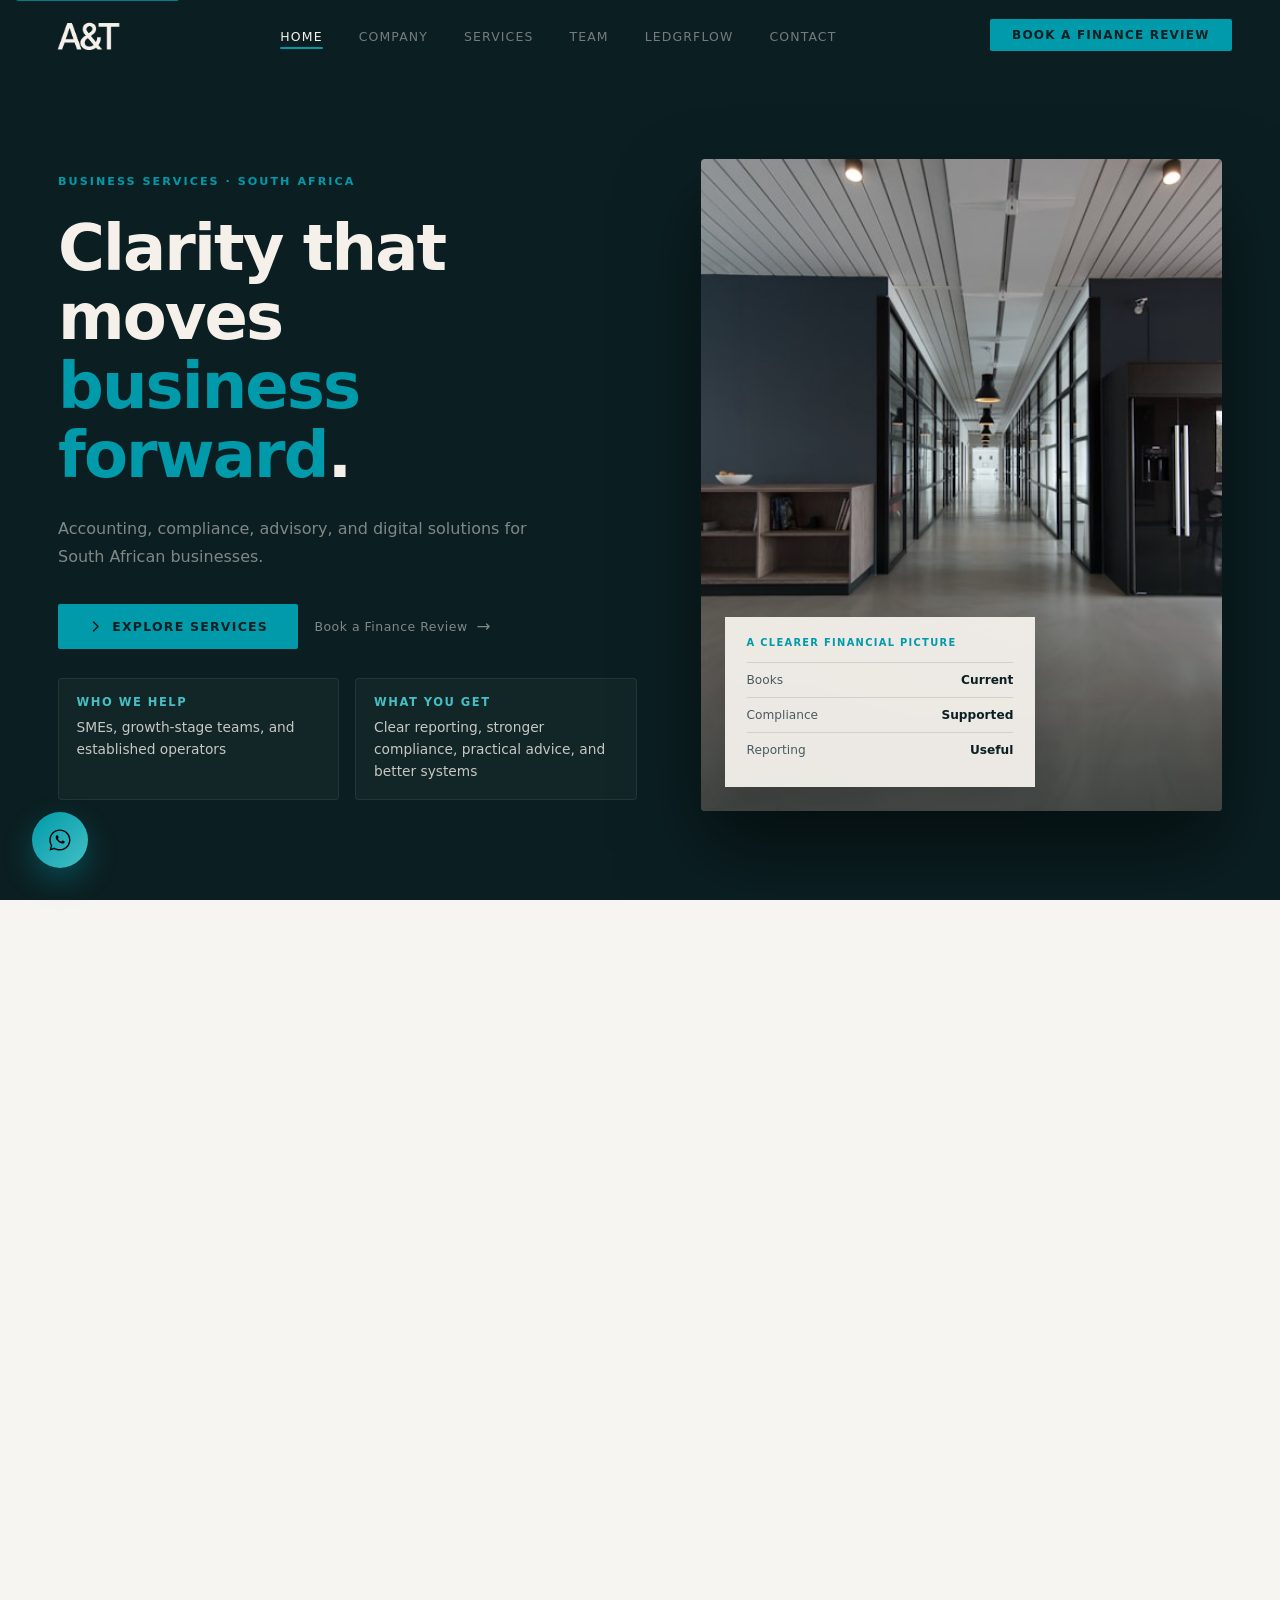
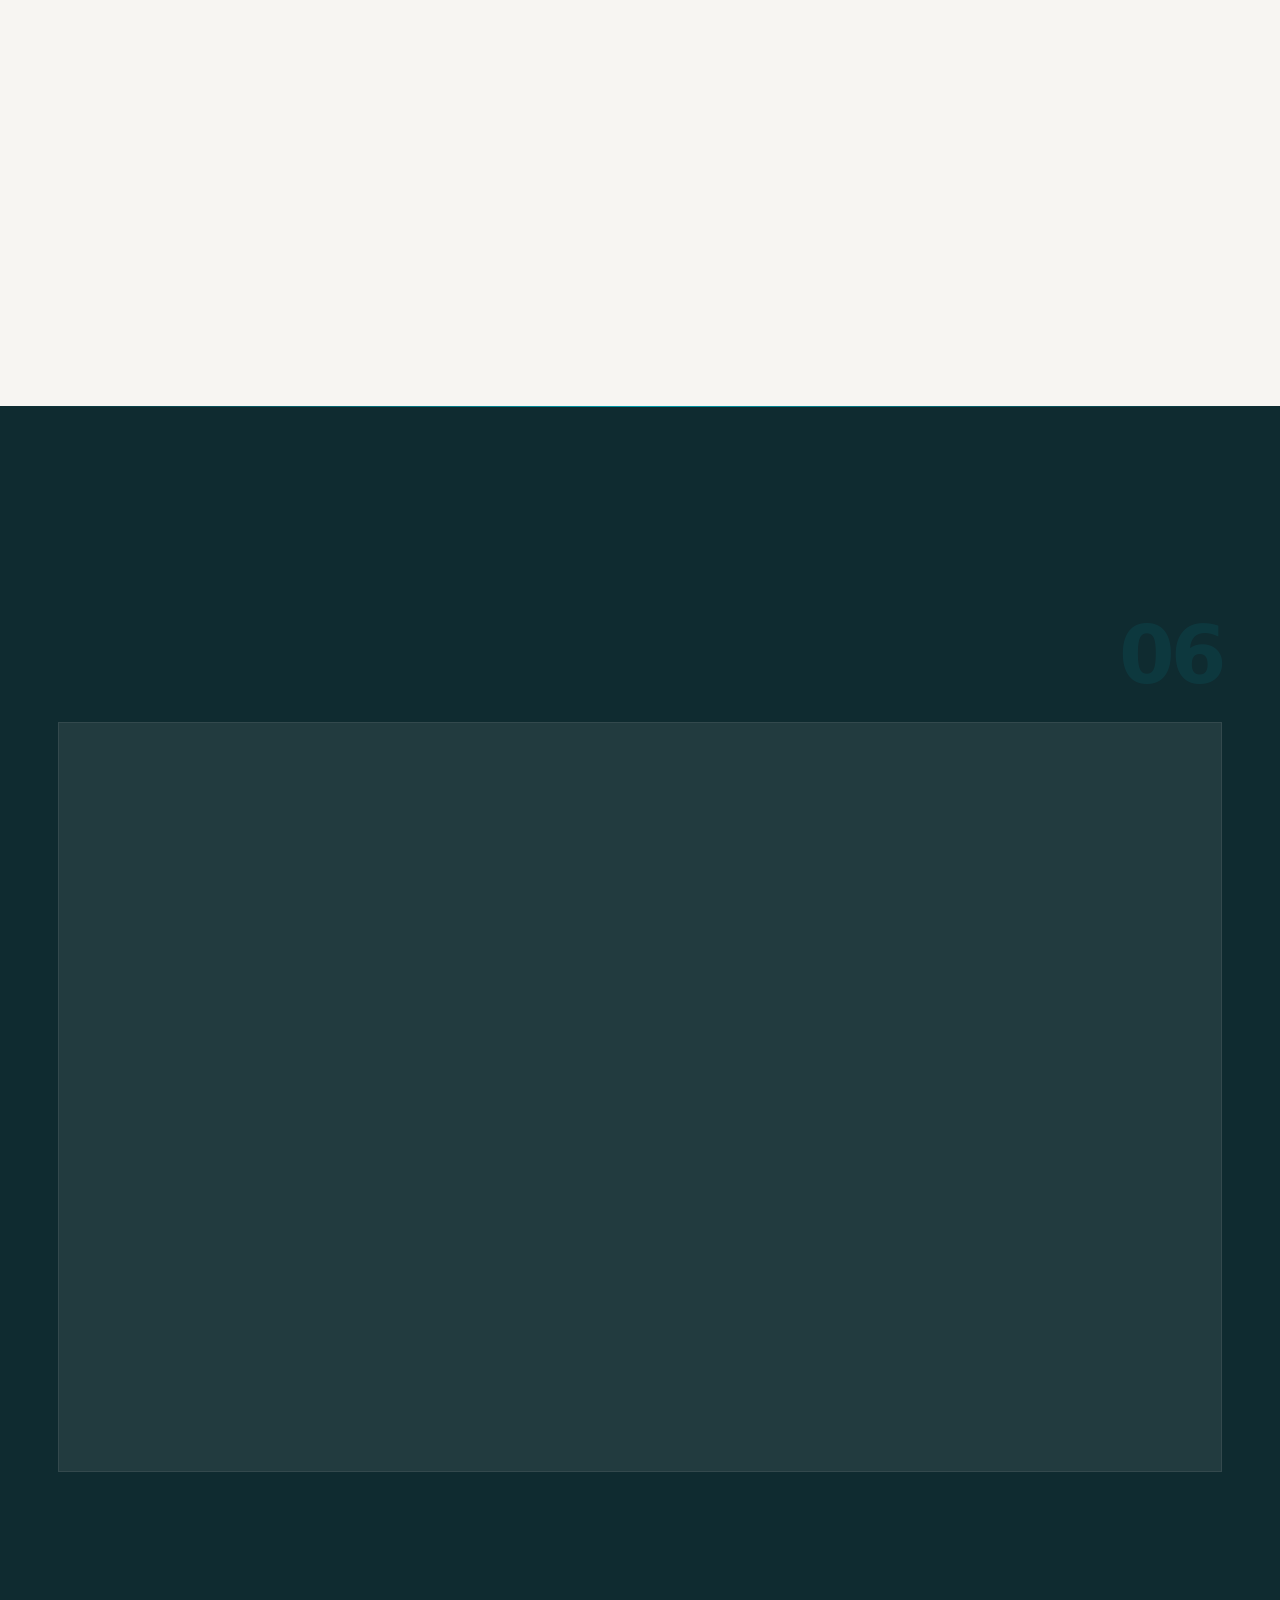
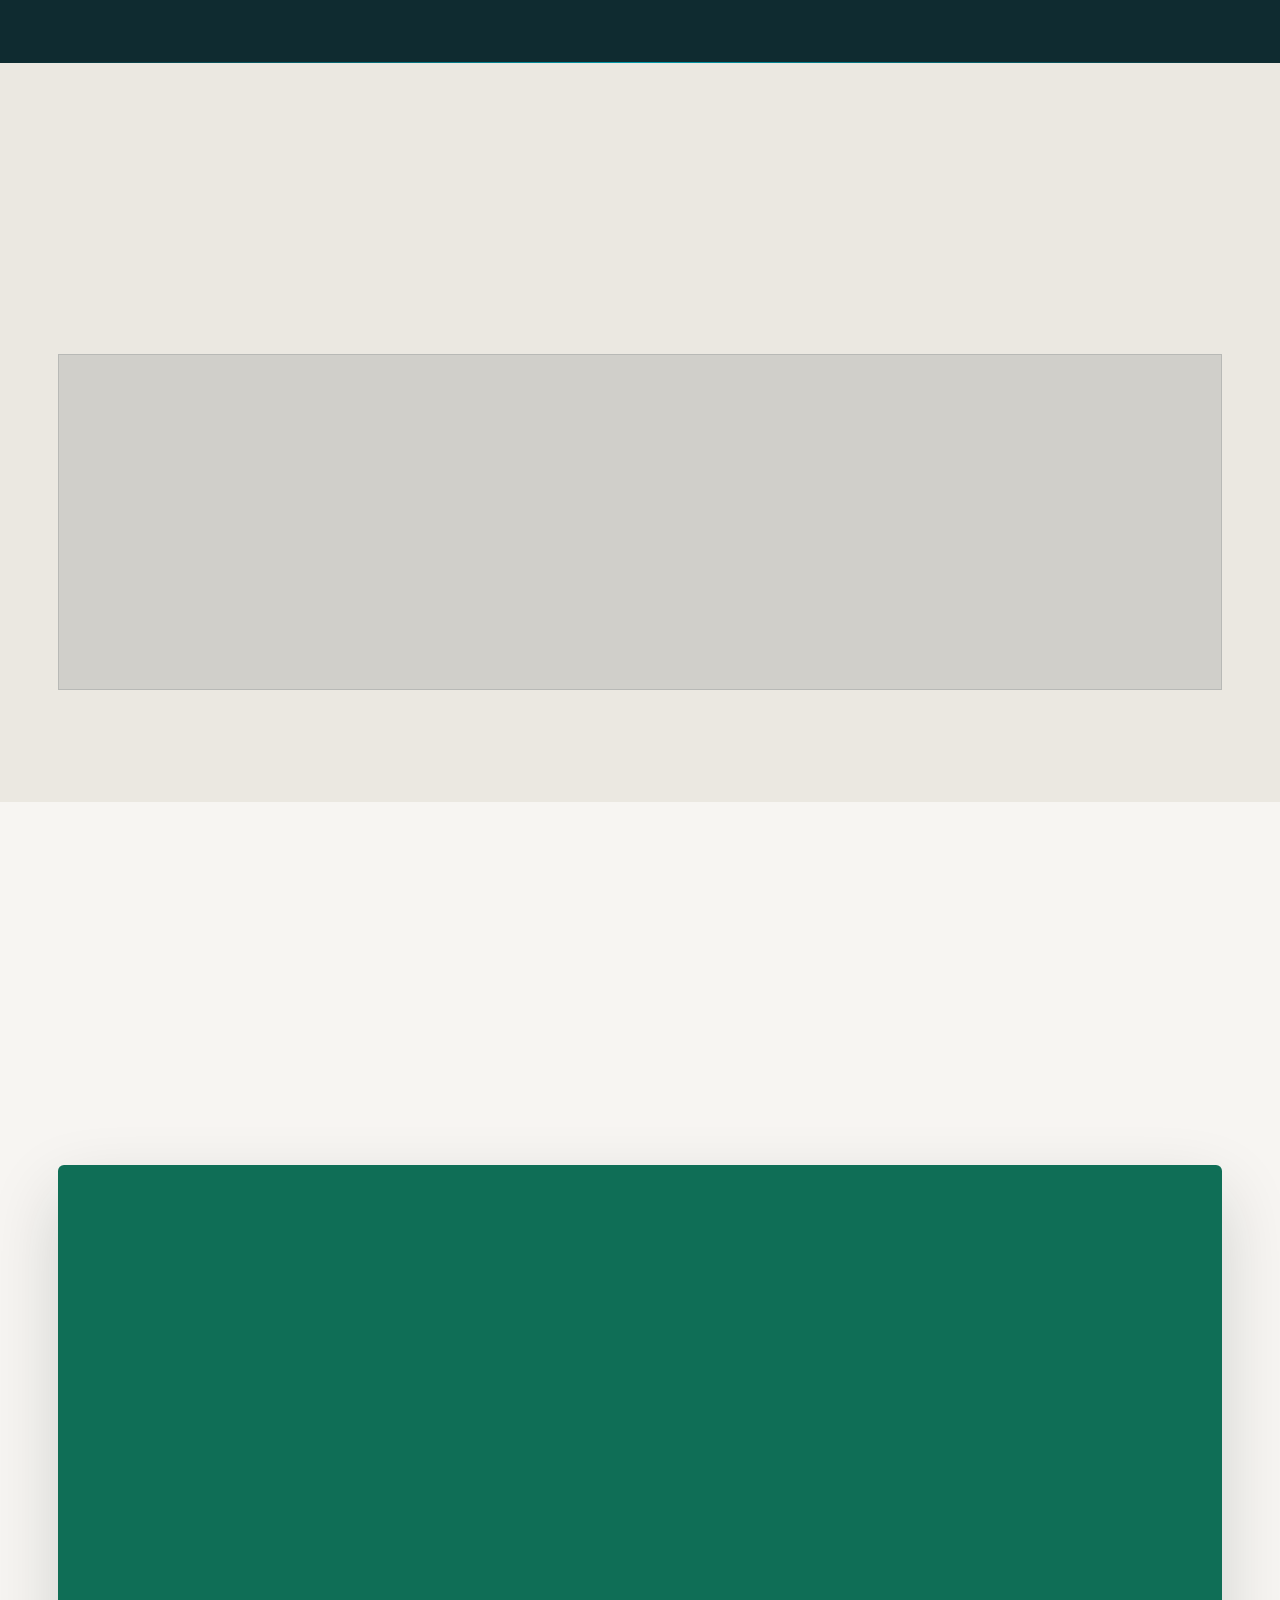
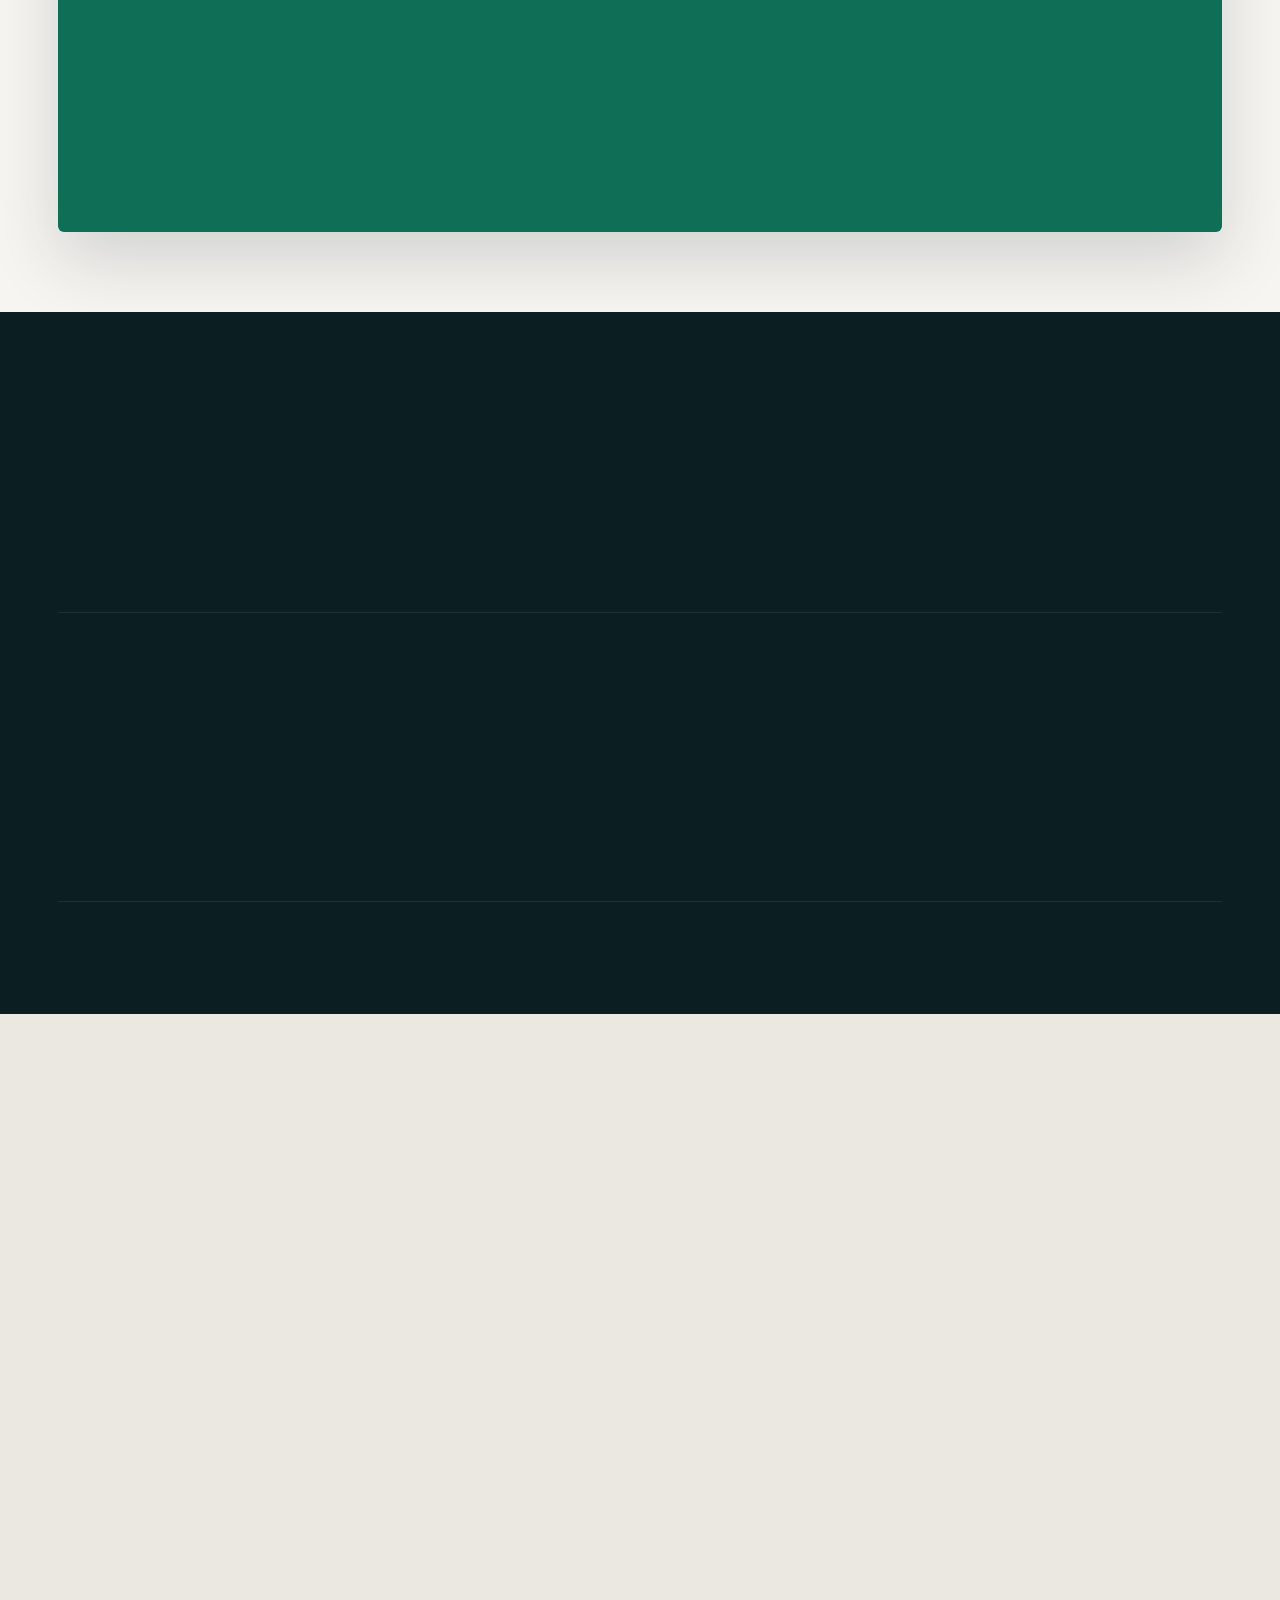
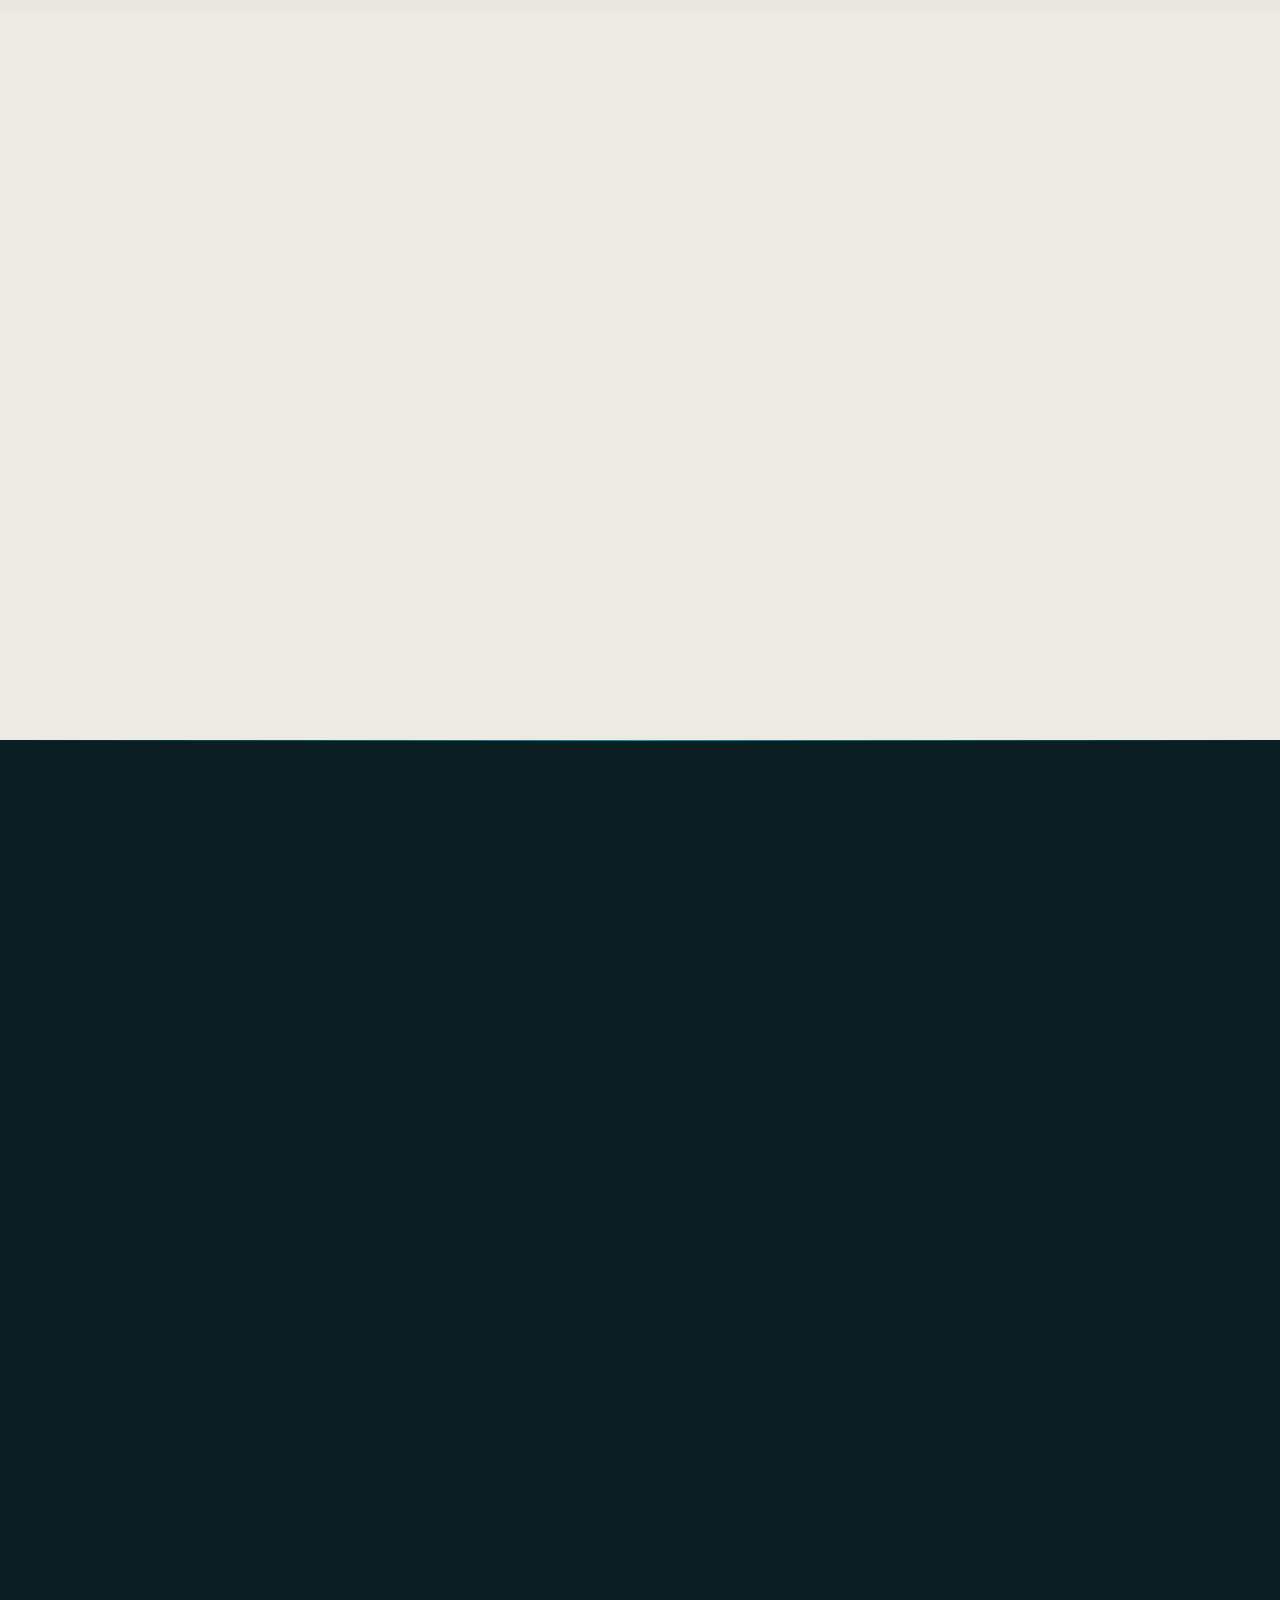
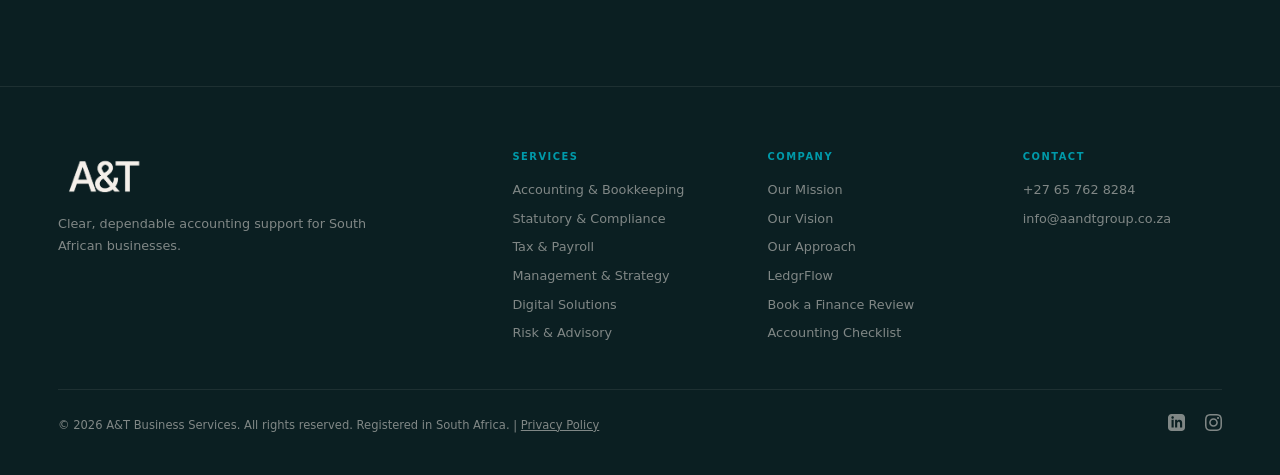
==== commit 2ef4e6b6: "Broaden A&T positioning beyond accounting" ====
--- a/index.html
+++ b/index.html
@@ -4,23 +4,23 @@
     <meta charset="UTF-8">
     <meta name="viewport" content="width=device-width, initial-scale=1.0">
     <meta http-equiv="Content-Security-Policy" content="default-src 'self'; base-uri 'self'; object-src 'none'; script-src 'self' 'sha256-s2CuUDOpTncBfDyTAWcVuBjfEQLFBSCFTuxo2DyQEmg='; style-src 'self' https://fonts.googleapis.com; font-src 'self' https://fonts.gstatic.com; img-src 'self' data: https://images.unsplash.com; connect-src 'self' https://formspree.io; form-action 'self' https://formspree.io; upgrade-insecure-requests;">
-    <title>A&amp;T Business Services | Accounting Services South Africa</title>
-
-    <meta name="description" content="A&amp;T Business Services provides bookkeeping, financial reporting, tax, payroll, compliance, and accounting support for South African businesses.">
-    <meta name="keywords" content="Accounting Services South Africa, Bookkeeping, Financial Reporting, Tax Services, Payroll, CIPC Compliance, A&amp;T Business Services">
+    <title>A&amp;T Business Services | Accounting, Compliance, Advisory and Digital Solutions</title>
+
+    <meta name="description" content="A&amp;T Business Services provides accounting, compliance, advisory, and digital solutions for South African businesses.">
+    <meta name="keywords" content="Business Services South Africa, Accounting, Compliance, Advisory, Digital Solutions, Tax, Payroll, A&amp;T Business Services">
     <meta name="author" content="A&amp;T Business Services">
     <link rel="canonical" href="https://aandtgroup.co.za/">
 
     <meta property="og:type" content="website">
     <meta property="og:url" content="https://aandtgroup.co.za/">
-    <meta property="og:title" content="A&amp;T Business Services | Accounting Services South Africa">
-    <meta property="og:description" content="Clear accounting, reliable compliance support, and financial reporting for South African businesses.">
+    <meta property="og:title" content="A&amp;T Business Services | Accounting, Compliance, Advisory and Digital Solutions">
+    <meta property="og:description" content="Accounting, compliance, advisory, and digital solutions for South African businesses.">
     <meta property="og:image" content="https://aandtgroup.co.za/assets/images/hero-office.jpg">
 
     <meta property="twitter:card" content="summary_large_image">
     <meta property="twitter:url" content="https://aandtgroup.co.za/">
-    <meta property="twitter:title" content="A&amp;T Business Services | Accounting Services South Africa">
-    <meta property="twitter:description" content="Clear accounting, reliable compliance support, and financial reporting for South African businesses.">
+    <meta property="twitter:title" content="A&amp;T Business Services | Accounting, Compliance, Advisory and Digital Solutions">
+    <meta property="twitter:description" content="Accounting, compliance, advisory, and digital solutions for South African businesses.">
     <meta property="twitter:image" content="https://aandtgroup.co.za/assets/images/hero-office.jpg">
 
     <link rel="preconnect" href="https://fonts.googleapis.com">
@@ -36,7 +36,7 @@
       "@context": "https://schema.org",
       "@type": "FinancialService",
       "name": "A&T Business Services",
-      "description": "Accounting services for South African businesses, including bookkeeping, reporting, tax, payroll, and compliance support.",
+      "description": "Business services for South African businesses, including accounting, compliance, advisory, and digital solutions.",
       "url": "https://aandtgroup.co.za/",
       "telephone": "+27657628284",
       "address": {
@@ -99,12 +99,12 @@
 <section id="home">
     <div class="hero-inner">
         <div class="hero-left">
-            <div class="hero-eyebrow">Accounting Services &middot; South Africa</div>
+            <div class="hero-eyebrow">Business Services &middot; South Africa</div>
             <h1 class="hero-h1">
-                Accounting that<br>gives you <em>clarity</em>.
+                Clarity that moves<br><em>business forward</em>.
             </h1>
             <p class="hero-sub">
-                Accurate books, reliable compliance support, and financial reporting for South African businesses.
+                Accounting, compliance, advisory, and digital solutions for South African businesses.
             </p>
             <div class="hero-actions">
                 <a href="#services" class="btn-teal">
@@ -123,7 +123,7 @@
                 </div>
                 <div class="proof-item">
                     <strong>What you get</strong>
-                    <span>Clear reporting, SARS and CIPC support, and sharper decisions</span>
+                    <span>Clear reporting, stronger compliance, practical advice, and better systems</span>
                 </div>
             </div>
         </div>
@@ -149,8 +149,8 @@
                 <div class="tag rv">About A&amp;T</div>
                 <h2 class="h2-light rv rv-d1">Built for the numbers<br>behind every <em>decision</em></h2>
                 <div class="rv rv-d2">
-                    <p class="company-intro">A&amp;T Business Services is a South African accounting firm led by <strong>experienced financial professionals</strong>. We bring bookkeeping, reporting, tax, payroll, and compliance support together in one dependable service.</p>
-                    <p>From growing SMEs navigating SARS and CIPC to established businesses requiring reliable financial reporting, we turn accurate accounting information into clearer decisions.</p>
+                    <p class="company-intro">A&amp;T Business Services is a South African business-services firm led by <strong>experienced financial professionals</strong>. We bring accounting, compliance, advisory, and digital solutions together in one dependable partnership.</p>
+                    <p>From growing SMEs building stronger foundations to established businesses improving reporting, compliance, and systems, we turn complexity into clearer decisions.</p>
                 </div>
                 <div class="trust-strip rv rv-d3" aria-label="Key trust signals">
                     <div class="trust-chip">CA(SA) oversight</div>
@@ -194,7 +194,7 @@
                 </div>
 
                 <div class="vision-card rv rv-d3">
-                    <p>Our mission is to give South African businesses <strong>clear, dependable accounting support</strong>, trusted for accuracy, valued for integrity, and designed to support better decisions.</p>
+                    <p>Our mission is to give South African businesses <strong>clear, dependable support across finance, compliance, strategy, and systems</strong>, trusted for accuracy, valued for integrity, and designed for better decisions.</p>
                 </div>
 
                 <div class="metrics-row rv rv-d4">
@@ -225,7 +225,7 @@
         <div class="services-head">
             <div>
                 <div class="tag tag-on-dark rv">What We Do</div>
-                <h2 class="h2-dark rv rv-d1">Accounting support<br><em>built around business</em></h2>
+                <h2 class="h2-dark rv rv-d1">Business support<br><em>built around clarity</em></h2>
             </div>
             <div class="services-count rv">06</div>
         </div>
@@ -233,7 +233,7 @@
             <div class="svc-tile rv">
                 <div class="svc-num">01</div>
                 <div class="svc-icon"><svg width="20" height="20" fill="none" stroke="currentColor" viewBox="0 0 24 24"><path stroke-linecap="round" stroke-linejoin="round" stroke-width="1.6" d="M9 12h6m-6 4h6m2 5H7a2 2 0 01-2-2V5a2 2 0 012-2h5.586a1 1 0 01.707.293l5.414 5.414a1 1 0 01.293.707V19a2 2 0 01-2 2z"/></svg></div>
-                <h3>Bookkeeping</h3>
+                <h3>Accounting &amp; Bookkeeping</h3>
                 <p>Meticulous recording of every transaction, bank reconciliation, and period-end reporting so your books are always current.</p>
                 <ul class="svc-list">
                     <li>Transaction recording &amp; categorisation</li>
@@ -246,7 +246,7 @@
             <div class="svc-tile rv rv-d1">
                 <div class="svc-num">02</div>
                 <div class="svc-icon"><svg width="20" height="20" fill="none" stroke="currentColor" viewBox="0 0 24 24"><path stroke-linecap="round" stroke-linejoin="round" stroke-width="1.6" d="M9 12l2 2 4-4m5.618-4.016A11.955 11.955 0 0112 2.944a11.955 11.955 0 01-8.618 3.04A12.02 12.02 0 003 9c0 5.591 3.824 10.29 9 11.622 5.176-1.332 9-6.03 9-11.622 0-1.042-.133-2.052-.382-3.016z"/></svg></div>
-                <h3>Statutory Services</h3>
+                <h3>Statutory &amp; Compliance</h3>
                 <p>IFRS-compliant financial statements and CIPC compliance management that keep your business regulator-ready.</p>
                 <ul class="svc-list">
                     <li>IFRS financial statements</li>
@@ -272,40 +272,39 @@
             <div class="svc-tile rv rv-d3">
                 <div class="svc-num">04</div>
                 <div class="svc-icon"><svg width="20" height="20" fill="none" stroke="currentColor" viewBox="0 0 24 24"><path stroke-linecap="round" stroke-linejoin="round" stroke-width="1.6" d="M9.663 17h4.673M12 3v1m6.364 1.636l-.707.707M21 12h-1M4 12H3m3.343-5.657l-.707-.707m2.828 9.9a5 5 0 117.072 0l-.548.547A3.374 3.374 0 0014 18.469V19a2 2 0 11-4 0v-.531c0-.895-.356-1.754-.988-2.386l-.548-.547z"/></svg></div>
-                <h3>Management Accounts</h3>
-                <p>Practical monthly reporting and financial insight that helps management understand performance and plan with confidence.</p>
+                <h3>Management &amp; Strategy</h3>
+                <p>Reporting, forecasting, and strategic support that help management understand performance and plan with confidence.</p>
                 <ul class="svc-list">
-                    <li>Monthly management accounts</li>
+                    <li>Management accounts</li>
                     <li>Budgeting and forecasting</li>
-                    <li>Cash flow reporting</li>
                     <li>Performance analysis</li>
+                    <li>Growth strategy support</li>
                 </ul>
             </div>
 
             <div class="svc-tile rv rv-d4">
                 <div class="svc-num">05</div>
                 <div class="svc-icon"><svg width="20" height="20" fill="none" stroke="currentColor" viewBox="0 0 24 24"><path stroke-linecap="round" stroke-linejoin="round" stroke-width="1.6" d="M9.75 17L9 20l-1 1h8l-1-1-.75-3M3 13h18M5 17h14a2 2 0 002-2V5a2 2 0 00-2-2H5a2 2 0 00-2 2v10a2 2 0 002 2z"/></svg></div>
-                <h3>Accounting Systems</h3>
-                <p>Set up practical accounting systems and workflows that keep financial information organised, current, and accessible.</p>
+                <h3>Digital Solutions</h3>
+                <p>Improve financial and operational workflows with practical cloud tools, automation, and integrated reporting.</p>
                 <ul class="svc-list">
-                    <li>Cloud accounting setup</li>
+                    <li>Cloud systems setup</li>
                     <li>LedgrFlow implementation</li>
-                    <li>Accounting workflow design</li>
-                    <li>Digital reporting support</li>
+                    <li>Process automation</li>
+                    <li>Digital reporting solutions</li>
                 </ul>
             </div>
 
             <div class="svc-tile rv rv-d5">
                 <div class="svc-num">06</div>
                 <div class="svc-icon"><svg width="20" height="20" fill="none" stroke="currentColor" viewBox="0 0 24 24"><path stroke-linecap="round" stroke-linejoin="round" stroke-width="1.6" d="M17 20h5v-2a3 3 0 00-5.356-1.857M17 20H7m10 0v-2c0-.656-.126-1.283-.356-1.857M7 20H2v-2a3 3 0 015.356-1.857M7 20v-2c0-.656.126-1.283.356-1.857m0 0a5.002 5.002 0 019.288 0M15 7a3 3 0 11-6 0 3 3 0 016 0z"/></svg></div>
-                <h3>Accounting Advisory</h3>
-                <p>Accounting-led guidance for complex reporting, controls, transactions, and financial decisions.</p>
+                <h3>Risk &amp; Advisory</h3>
+                <p>Practical guidance for complex reporting, controls, risk, transactions, and high-stakes business decisions.</p>
                 <ul class="svc-list">
-                    <li>Financial advisory &amp; planning</li>
-                    <li>Risk management consulting</li>
+                    <li>Risk and control reviews</li>
                     <li>M&amp;A and due diligence</li>
-                    <li>Business valuations &amp; restructuring</li>
-                    <li>AML Compliance</li>
+                    <li>Business valuations</li>
+                    <li>AML compliance support</li>
                 </ul>
             </div>
         </div>
@@ -328,17 +327,17 @@
             <article class="audience-card rv">
                 <span class="audience-number">01</span>
                 <h3>Growing SMEs</h3>
-                <p>Reliable bookkeeping, tax support, payroll, and reporting without the cost of building a full internal finance team.</p>
+                <p>Financial, compliance, and operational support without the cost of building multiple internal functions.</p>
             </article>
             <article class="audience-card rv rv-d1">
                 <span class="audience-number">02</span>
                 <h3>Established Businesses</h3>
-                <p>Stronger reporting, better controls, and accounting support for more complex operations and management decisions.</p>
+                <p>Stronger reporting, controls, advisory, and systems support for more complex operations and management decisions.</p>
             </article>
             <article class="audience-card rv rv-d2">
                 <span class="audience-number">03</span>
                 <h3>Founders Building Structure</h3>
-                <p>A clear accounting foundation that keeps records organised and gives the business room to grow properly.</p>
+                <p>A clear financial and compliance foundation, supported by practical systems that give the business room to grow properly.</p>
             </article>
         </div>
     </div>
@@ -378,7 +377,7 @@
     <div class="section-wrap">
         <div class="process-head">
             <div class="tag tag-on-dark rv">How We Work</div>
-            <h2 class="h2-dark rv rv-d1">A clearer accounting<br><em>rhythm for your business</em></h2>
+            <h2 class="h2-dark rv rv-d1">A clearer operating<br><em>rhythm for your business</em></h2>
         </div>
         <div class="process-grid">
             <article class="process-step rv">
@@ -389,17 +388,17 @@
             <article class="process-step rv rv-d1">
                 <span>02</span>
                 <h3>Organise</h3>
-                <p>We clean up the accounting structure, workflows, records, and responsibilities around the numbers.</p>
+                <p>We strengthen the financial structure, workflows, records, controls, and responsibilities around the business.</p>
             </article>
             <article class="process-step rv rv-d2">
                 <span>03</span>
                 <h3>Maintain</h3>
-                <p>We keep the books, submissions, and reporting current through a dependable monthly process.</p>
+                <p>We keep the finance, compliance, reporting, and support routines moving through a dependable process.</p>
             </article>
             <article class="process-step rv rv-d3">
                 <span>04</span>
                 <h3>Inform</h3>
-                <p>We turn accurate financial information into reporting that supports better decisions.</p>
+                <p>We connect accurate information, practical advice, and better systems to support stronger decisions.</p>
             </article>
         </div>
     </div>
@@ -522,12 +521,12 @@
                                 <label for="fs">Service of Interest</label>
                                 <select id="fs" name="service" class="fc">
                                     <option value="">Select a service...</option>
-                                    <option>Bookkeeping Services</option>
-                                    <option>Statutory Services</option>
+                                    <option>Accounting &amp; Bookkeeping</option>
+                                    <option>Statutory &amp; Compliance</option>
                                     <option>Tax &amp; Payroll</option>
-                                    <option>Management Accounts</option>
-                                    <option>Accounting Systems</option>
-                                    <option>Accounting Advisory</option>
+                                    <option>Management &amp; Strategy</option>
+                                    <option>Digital Solutions</option>
+                                    <option>Risk &amp; Advisory</option>
                                     <option>LedgrFlow</option>
                                     <option>General Enquiry</option>
                                 </select>
@@ -570,12 +569,12 @@
             <div class="f-col">
                 <h4>Services</h4>
                 <ul>
-                    <li><a href="services.html#bookkeeping">Bookkeeping</a></li>
-                    <li><a href="services.html#reporting">Financial Reporting</a></li>
+                    <li><a href="services.html#bookkeeping">Accounting &amp; Bookkeeping</a></li>
+                    <li><a href="services.html#reporting">Statutory &amp; Compliance</a></li>
                     <li><a href="services.html#tax">Tax &amp; Payroll</a></li>
-                    <li><a href="services.html#management">Management Accounts</a></li>
-                    <li><a href="services.html#systems">Accounting Systems</a></li>
-                    <li><a href="services.html#advisory">Accounting Advisory</a></li>
+                    <li><a href="services.html#management">Management &amp; Strategy</a></li>
+                    <li><a href="services.html#systems">Digital Solutions</a></li>
+                    <li><a href="services.html#advisory">Risk &amp; Advisory</a></li>
                 </ul>
             </div>
             <div class="f-col">
--- a/css/style.css
+++ b/css/style.css
@@ -1764,14 +1764,19 @@
   font-size: 0.9rem;
 }
 
+.ledgrflow-bridge {
+  background: var(--cream);
+  padding: 5rem 0;
+}
+
 .ledgrflow-heading {
   max-width: 900px;
-  margin-bottom: 3.5rem;
+  margin-bottom: 2.5rem;
 }
 
 .ledgrflow-heading h2 {
   color: var(--ink);
-  font-size: clamp(2.8rem, 5vw, 5.8rem);
+  font-size: clamp(2.6rem, 4.5vw, 4.9rem);
   line-height: 0.96;
   letter-spacing: -0.055em;
   margin: 1.2rem 0 1.5rem;
@@ -1790,7 +1795,7 @@
 
 .ledgrflow-showcase {
   display: grid;
-  grid-template-columns: minmax(330px, 0.72fr) minmax(0, 1.28fr);
+  grid-template-columns: minmax(330px, 0.78fr) minmax(0, 1.22fr);
   background: #0f6e56;
   overflow: hidden;
   border-radius: 6px;
@@ -1798,7 +1803,7 @@
 }
 
 .ledgrflow-product-copy {
-  padding: clamp(2.5rem, 4vw, 4.5rem);
+  padding: clamp(2.4rem, 3.5vw, 3.8rem);
   color: #f5f2ec;
   display: flex;
   flex-direction: column;
@@ -1872,41 +1877,46 @@
 }
 
 .ledgrflow-screen {
-  display: block;
-  position: relative;
+  display: flex;
+  flex-direction: column;
+  align-items: center;
+  justify-content: center;
   min-width: 0;
-  min-height: 590px;
+  min-height: 510px;
   overflow: hidden;
   text-decoration: none;
   background: #dfeae5;
+  padding: clamp(1.5rem, 3vw, 2.5rem);
 }
 
 .ledgrflow-dashboard {
-  width: 100%;
-  height: 100%;
-  min-height: 590px;
+  width: 90%;
+  height: auto;
+  max-height: 410px;
   display: block;
-  object-fit: cover;
-  object-position: left top;
+  object-fit: contain;
+  object-position: center;
+  border-radius: 5px;
+  box-shadow: 0 20px 45px rgba(13, 31, 34, 0.16);
   transition: transform 0.6s var(--ease-out);
 }
 
 .ledgrflow-screen:hover .ledgrflow-dashboard {
-  transform: scale(1.015);
+  transform: translateY(-3px);
 }
 
 .screen-caption {
-  position: absolute;
-  right: 1.5rem;
-  bottom: 1.5rem;
-  background: #f5f2ec;
-  color: #0f6e56;
+  position: static;
+  align-self: flex-end;
+  margin-top: 1.25rem;
+  background: var(--ink);
+  color: #f5f2ec;
   padding: 0.8rem 1rem;
   font-size: 0.66rem;
   font-weight: 700;
   letter-spacing: 0.1em;
   text-transform: uppercase;
-  box-shadow: 0 10px 25px rgba(13, 31, 34, 0.1);
+  box-shadow: none;
 }
 
 .process-section {
@@ -2398,7 +2408,12 @@
   }
 
   .ledgrflow-screen {
-    min-height: 470px;
+    min-height: 450px;
+  }
+
+  .ledgrflow-dashboard {
+    width: min(92%, 720px);
+    max-height: 360px;
   }
 
 
@@ -2500,15 +2515,24 @@
     border-bottom: none;
   }
 
-  .ledgrflow-screen,
+  .ledgrflow-bridge {
+    padding: 4rem 0;
+  }
+
+  .ledgrflow-screen {
+    min-height: 0;
+    padding: 1.25rem;
+  }
+
   .ledgrflow-dashboard {
-    min-height: 390px;
-  }
-
+    width: 100%;
+    max-height: none;
+  }
 
   .screen-caption {
-    right: 1rem;
-    bottom: 1rem;
+    align-self: stretch;
+    text-align: center;
+    margin-top: 1rem;
   }
 
   .ledgrflow-actions {
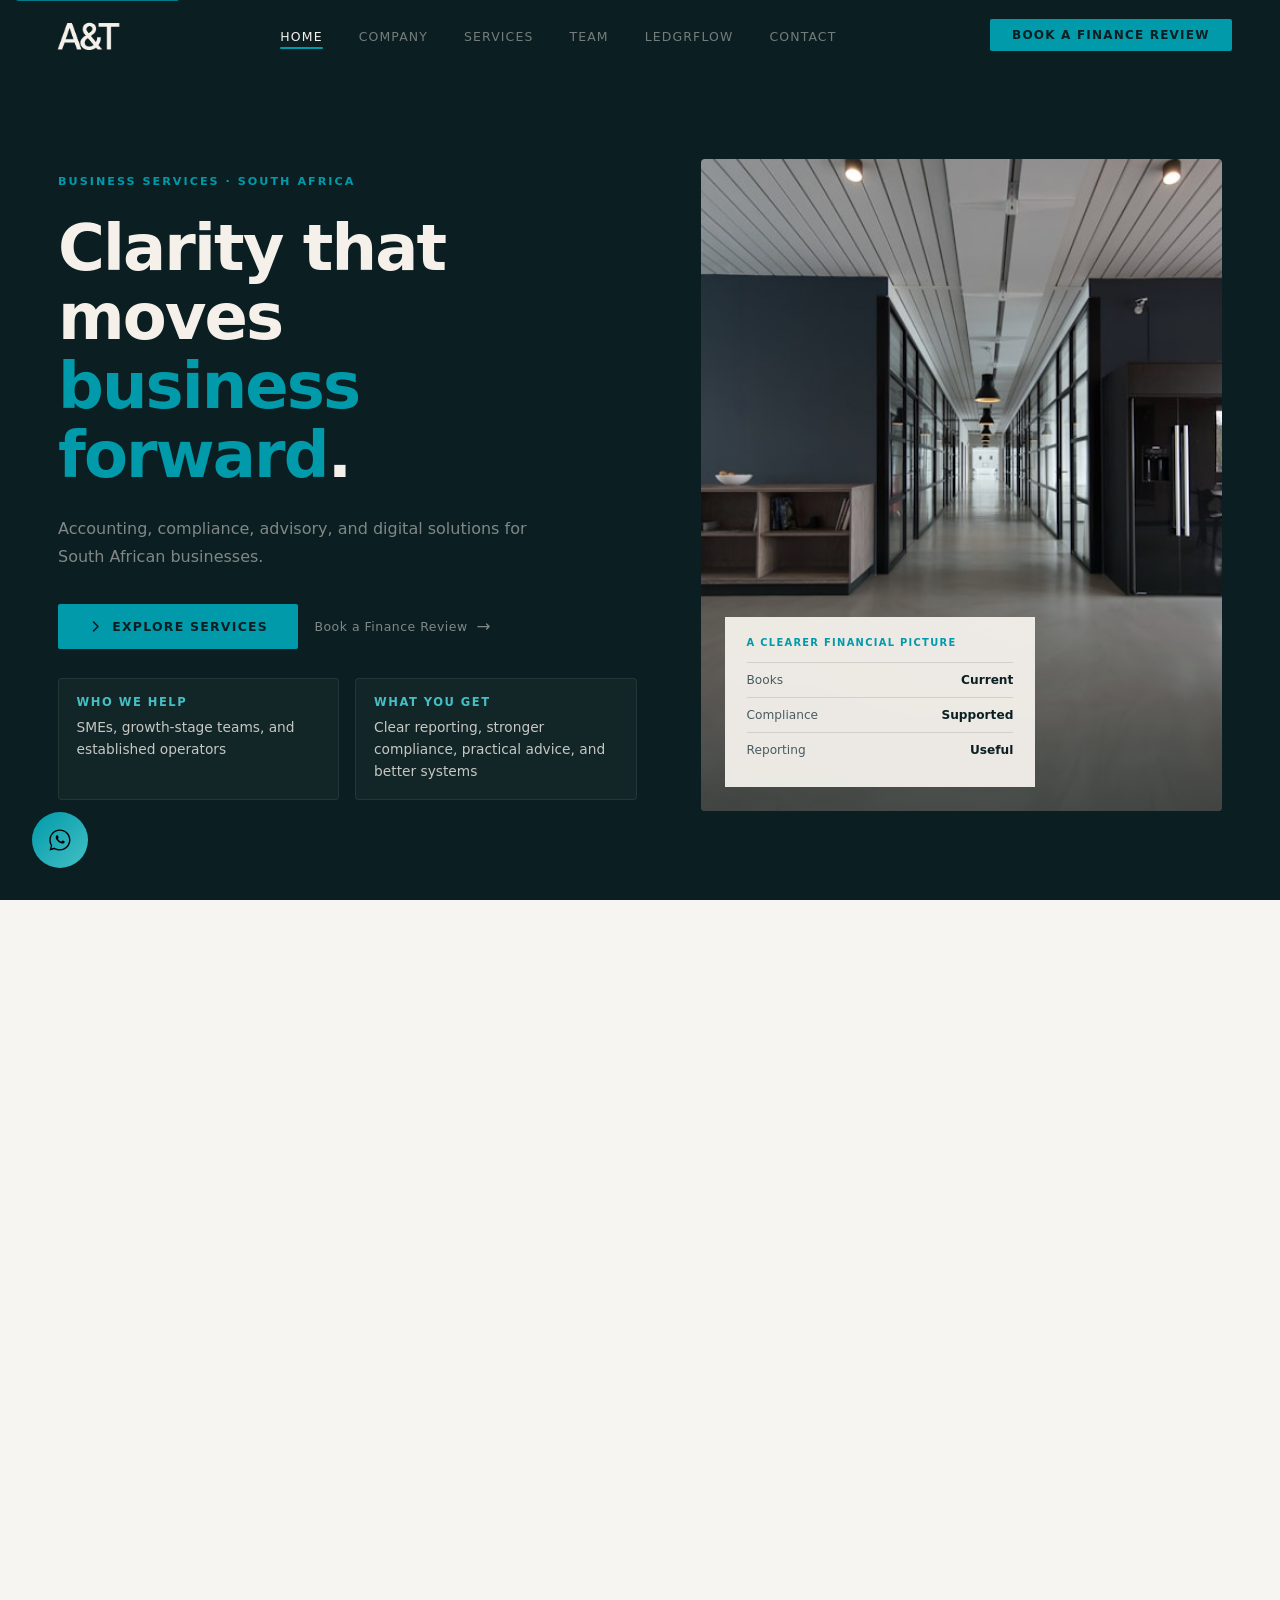
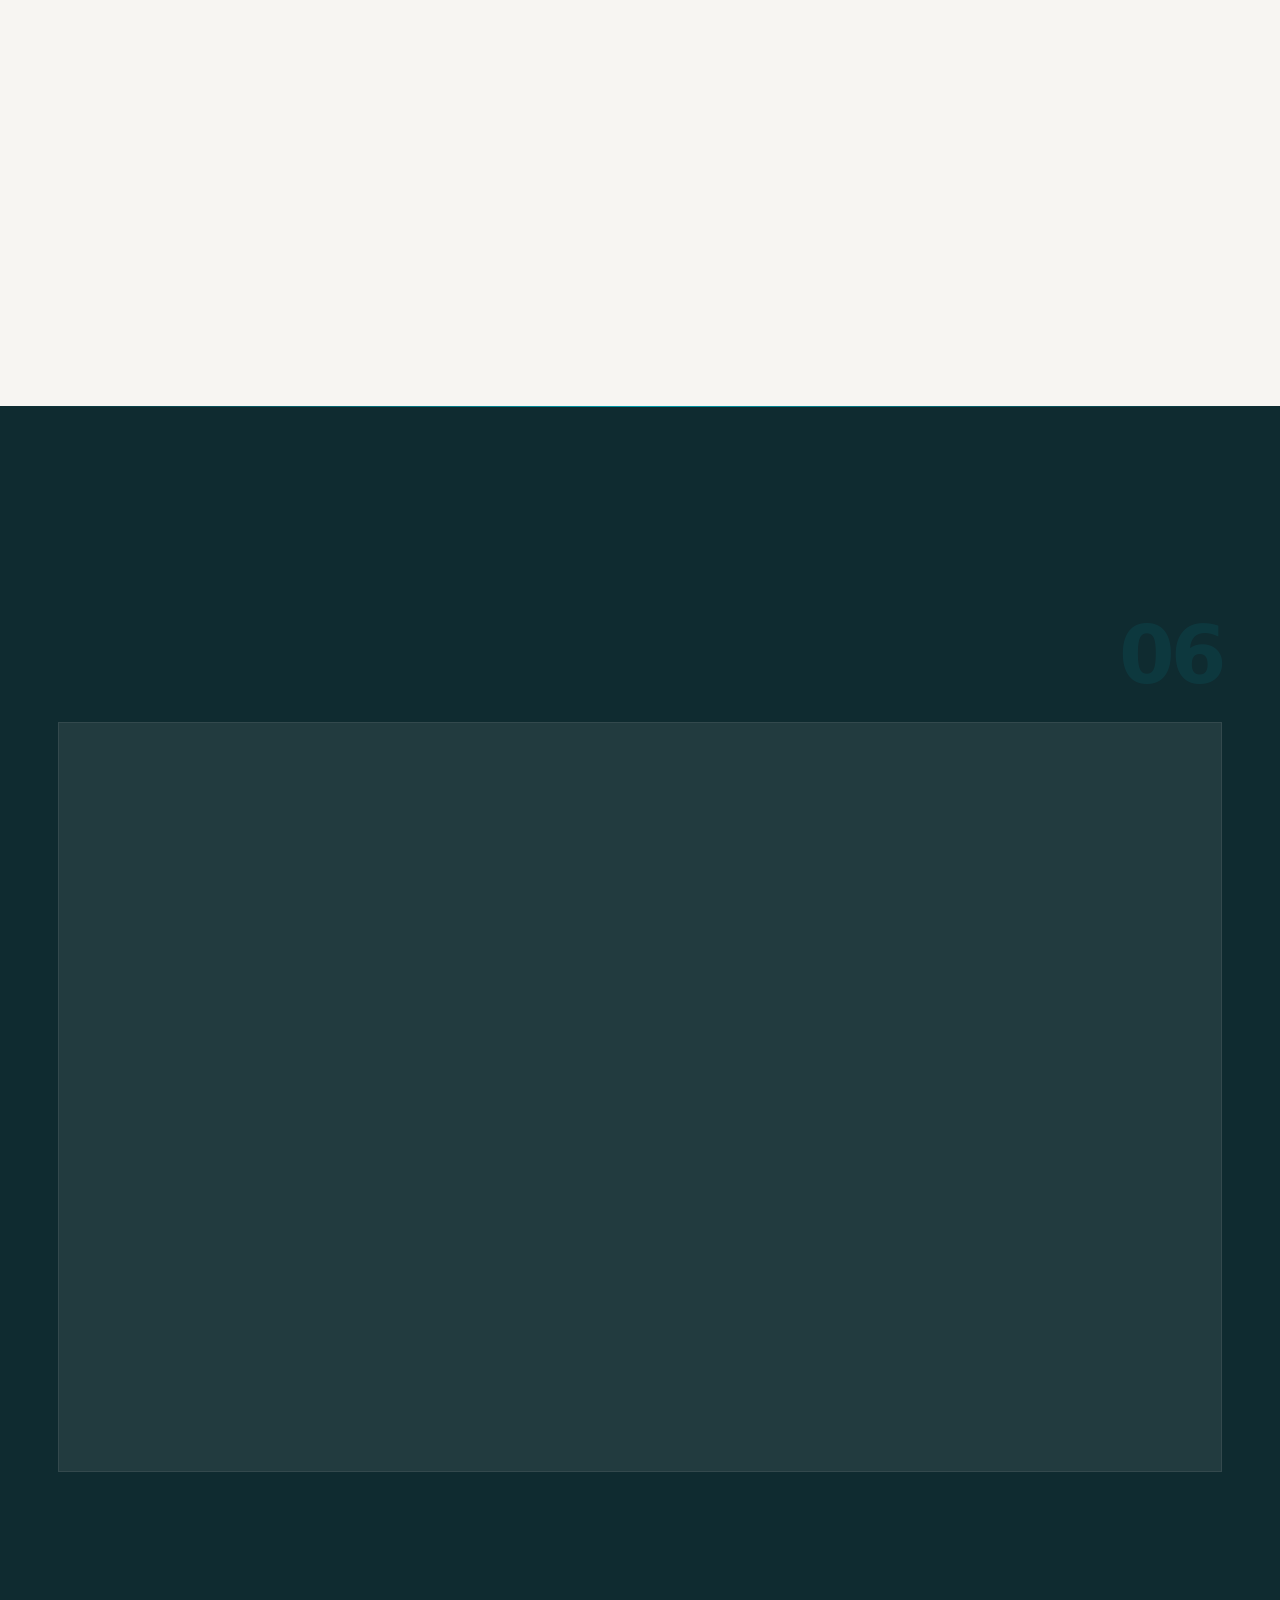
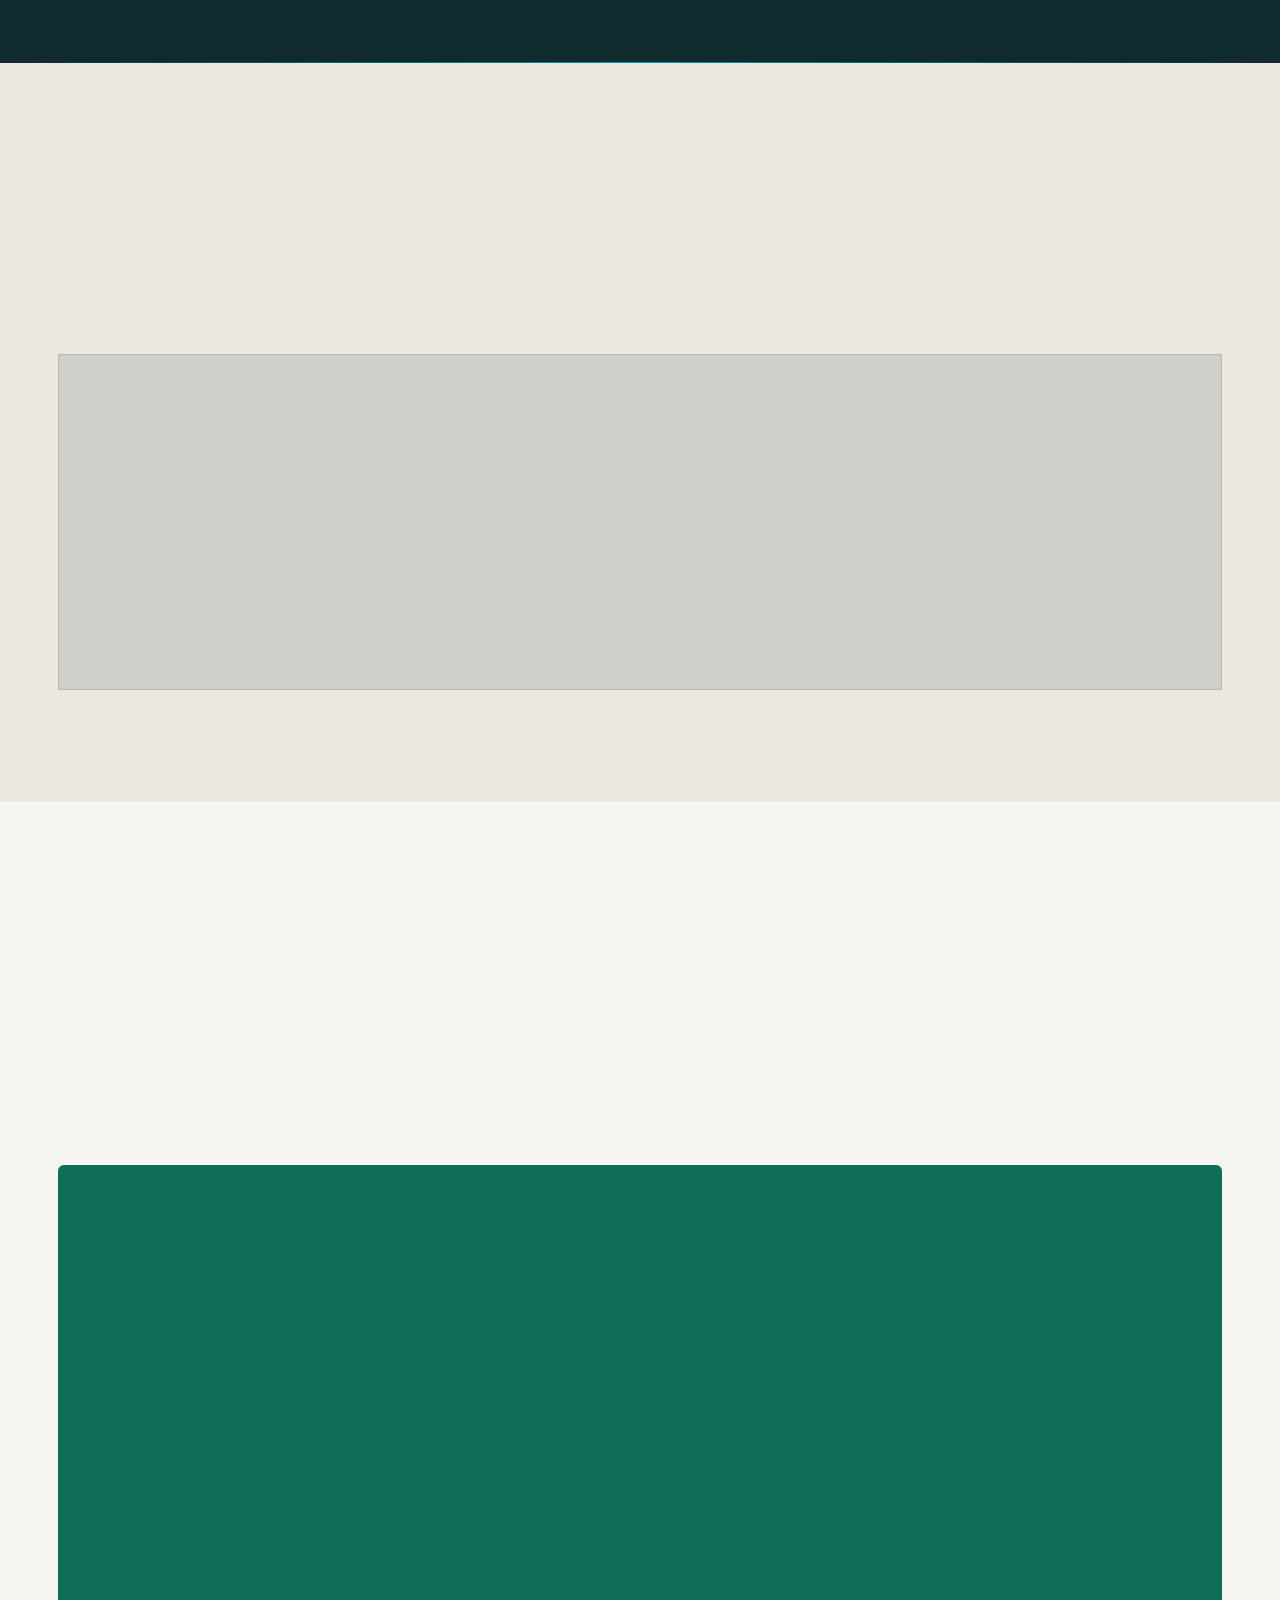
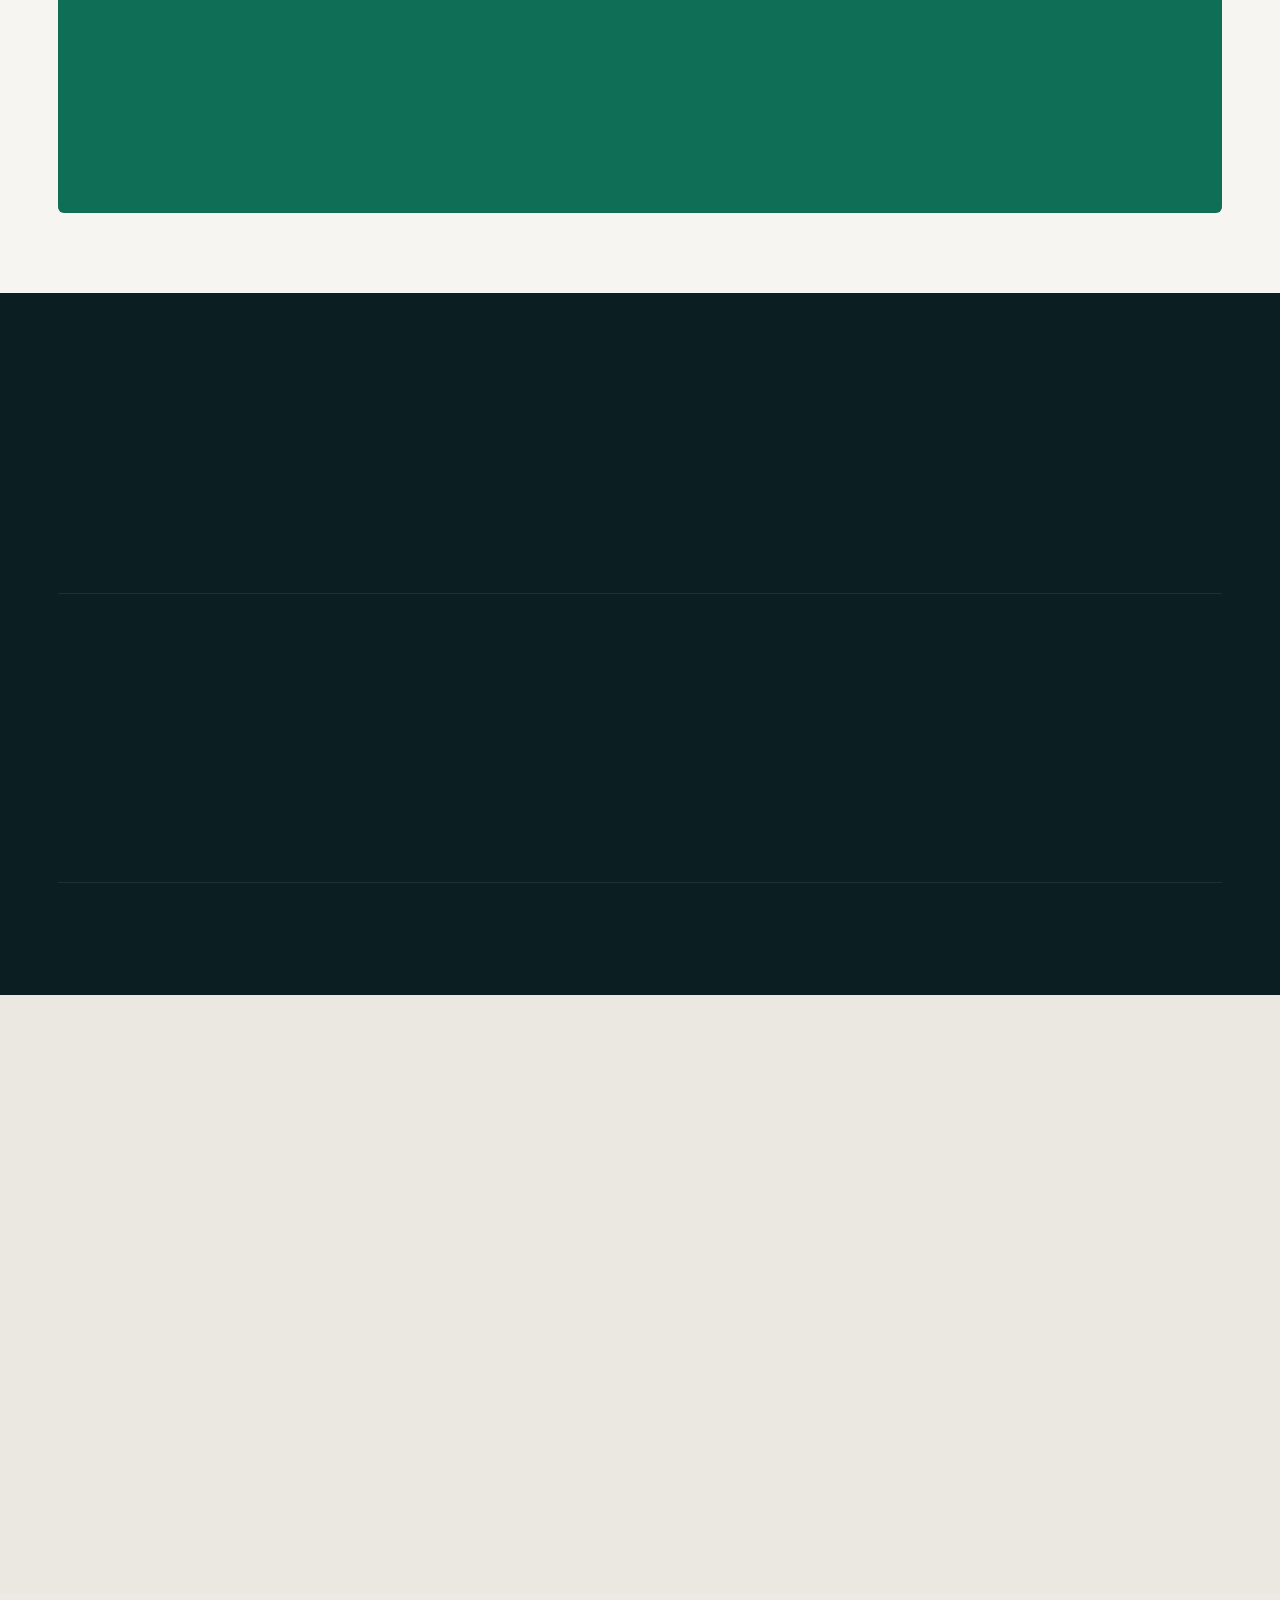
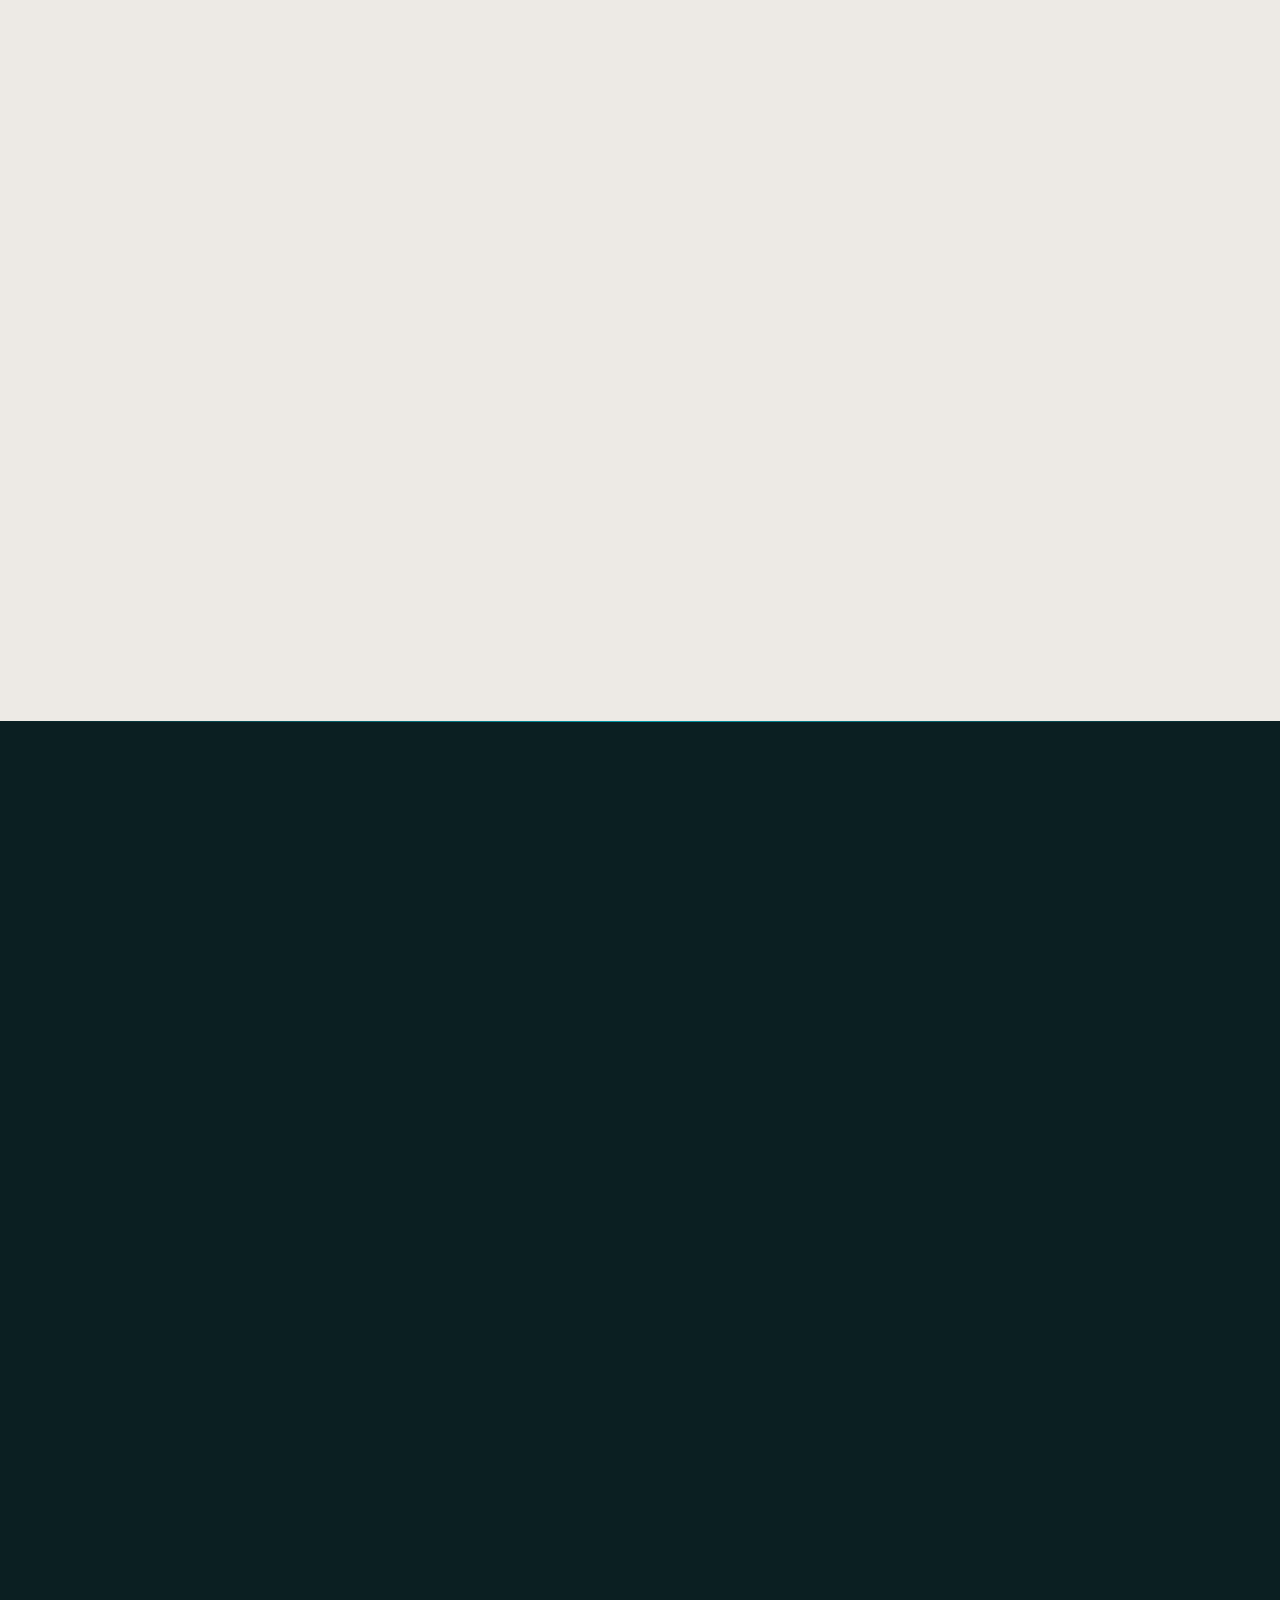
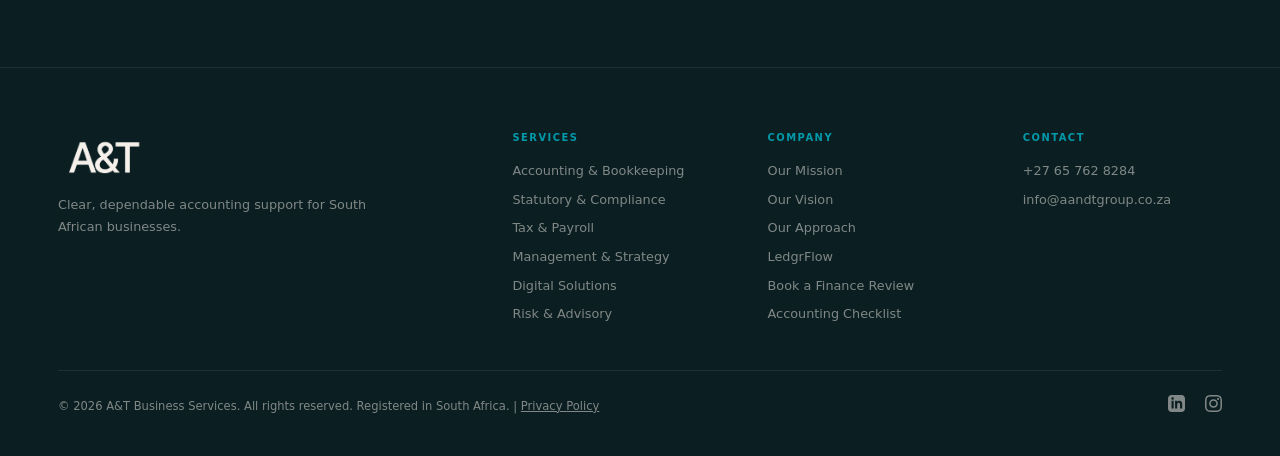
==== commit 5b4f4cc4: "Simplify LedgrFlow call to action" ====
--- a/index.html
+++ b/index.html
@@ -362,7 +362,6 @@
                 </ul>
                 <div class="ledgrflow-actions">
                     <a href="https://ledgrflow.co.za" class="btn-teal">Explore LedgrFlow</a>
-                    <a href="https://app.ledgrflow.co.za" class="ledgrflow-text-link">Create your free company</a>
                 </div>
             </div>
             <a class="ledgrflow-screen rv rv-d2" href="https://ledgrflow.co.za" aria-label="View LedgrFlow">
--- a/css/style.css
+++ b/css/style.css
@@ -104,7 +104,7 @@
   backdrop-filter: blur(20px);
   -webkit-backdrop-filter: blur(20px);
   border-bottom: 1px solid var(--white-08);
-  box-shadow: 0 10px 30px -10px rgba(0, 0, 0, 0.3);
+  box-shadow: none;
 }
 
 .nav-logo {
@@ -185,8 +185,8 @@
 
 .nav-cta:hover {
   background: var(--teal-light);
-  transform: translateY(-2px);
-  box-shadow: 0 5px 15px rgba(0, 154, 170, 0.3);
+  transform: none;
+  box-shadow: none;
 }
 
 .hamburger {
@@ -360,8 +360,8 @@
 
 .btn-teal:hover {
   background: var(--teal-light);
-  transform: translateY(-2px);
-  box-shadow: 0 12px 28px rgba(0, 154, 170, 0.3);
+  transform: none;
+  box-shadow: none;
 }
 
 .btn-teal:hover::after,
@@ -437,7 +437,7 @@
   aspect-ratio: 4 / 5;
   object-fit: cover;
   border-radius: 4px;
-  box-shadow: 0 40px 80px rgba(0, 0, 0, 0.5);
+  box-shadow: none;
   display: block;
 }
 
@@ -456,7 +456,7 @@
   color: var(--ink);
   padding: 1.1rem 1.6rem;
   border-radius: 2px;
-  box-shadow: 0 16px 40px rgba(0, 154, 170, 0.35);
+  box-shadow: none;
 }
 
 .hero-badge-num {
@@ -494,7 +494,7 @@
   height: 8px;
   background: #4ade80;
   border-radius: 50%;
-  box-shadow: 0 0 0 3px rgba(74, 222, 128, 0.2);
+  box-shadow: none;
   animation: blink 2s ease-in-out infinite;
 }
 
@@ -757,7 +757,7 @@
   position: relative;
   border-radius: 4px;
   overflow: hidden;
-  box-shadow: 0 24px 60px rgba(0, 0, 0, 0.12);
+  box-shadow: none;
 }
 
 .company-photo {
@@ -770,7 +770,7 @@
 }
 
 .company-photo-wrap:hover .company-photo {
-  transform: scale(1.03);
+  transform: none;
   filter: brightness(1) saturate(1);
 }
 
@@ -1100,8 +1100,8 @@
 }
 
 .team-card:hover .tc-badge {
-  transform: scale(1.08);
-  box-shadow: 0 6px 20px rgba(0, 154, 170, 0.25);
+  transform: none;
+  box-shadow: none;
 }
 
 .tc-badge-compact {
@@ -1328,7 +1328,7 @@
 
 .fc:focus {
   border-color: var(--teal);
-  box-shadow: 0 0 0 3px rgba(0, 154, 170, 0.08);
+  box-shadow: none;
 }
 
 .fc.err {
@@ -1401,8 +1401,8 @@
 }
 
 .btn-submit:hover {
-  transform: translateY(-2px);
-  box-shadow: 0 12px 28px rgba(0, 154, 170, 0.3);
+  transform: none;
+  box-shadow: none;
 }
 
 .btn-submit:disabled {
@@ -1431,7 +1431,7 @@
   align-items: center;
   justify-content: center;
   margin: 0 auto 1.5rem;
-  box-shadow: 0 10px 24px rgba(0, 154, 170, 0.2);
+  box-shadow: none;
 }
 
 .form-success h3 {
@@ -1560,7 +1560,7 @@
 
 .social-link:hover {
   color: var(--teal);
-  transform: translateY(-2px);
+  transform: none;
 }
 
 #toast {
@@ -1609,7 +1609,7 @@
   display: flex;
   align-items: center;
   justify-content: center;
-  box-shadow: 0 12px 28px rgba(0, 154, 170, 0.35);
+  box-shadow: none;
   z-index: 9990;
   text-decoration: none;
   transition: transform 0.3s var(--ease-out), box-shadow 0.3s;
@@ -1621,8 +1621,8 @@
 }
 
 .wa-float:hover {
-  transform: translateY(-4px);
-  box-shadow: 0 16px 36px rgba(0, 154, 170, 0.45);
+  transform: none;
+  box-shadow: none;
 }
 
 @keyframes slideUp {
@@ -1799,7 +1799,7 @@
   background: #0f6e56;
   overflow: hidden;
   border-radius: 6px;
-  box-shadow: 0 28px 70px rgba(13, 31, 34, 0.16);
+  box-shadow: none;
 }
 
 .ledgrflow-product-copy {
@@ -1897,12 +1897,12 @@
   object-fit: contain;
   object-position: center;
   border-radius: 5px;
-  box-shadow: 0 20px 45px rgba(13, 31, 34, 0.16);
+  box-shadow: none;
   transition: transform 0.6s var(--ease-out);
 }
 
 .ledgrflow-screen:hover .ledgrflow-dashboard {
-  transform: translateY(-3px);
+  transform: none;
 }
 
 .screen-caption {
@@ -1973,7 +1973,7 @@
   color: var(--ink);
   padding: 1.25rem 1.35rem;
   backdrop-filter: blur(14px);
-  box-shadow: 0 18px 45px rgba(0, 0, 0, 0.18);
+  box-shadow: none;
 }
 
 .insight-label {
@@ -2044,7 +2044,7 @@
   background: var(--cream);
   border: 1px solid rgba(13, 31, 34, 0.12);
   padding: clamp(2rem, 4vw, 3.5rem);
-  box-shadow: 0 24px 55px rgba(13, 31, 34, 0.1);
+  box-shadow: none;
 }
 
 .resource-kicker {
@@ -2259,7 +2259,7 @@
   background: #fff;
   padding: clamp(2rem, 5vw, 4rem);
   border: 1px solid rgba(13, 31, 34, 0.1);
-  box-shadow: 0 24px 60px rgba(13, 31, 34, 0.08);
+  box-shadow: none;
 }
 
 .light-form .fg label {
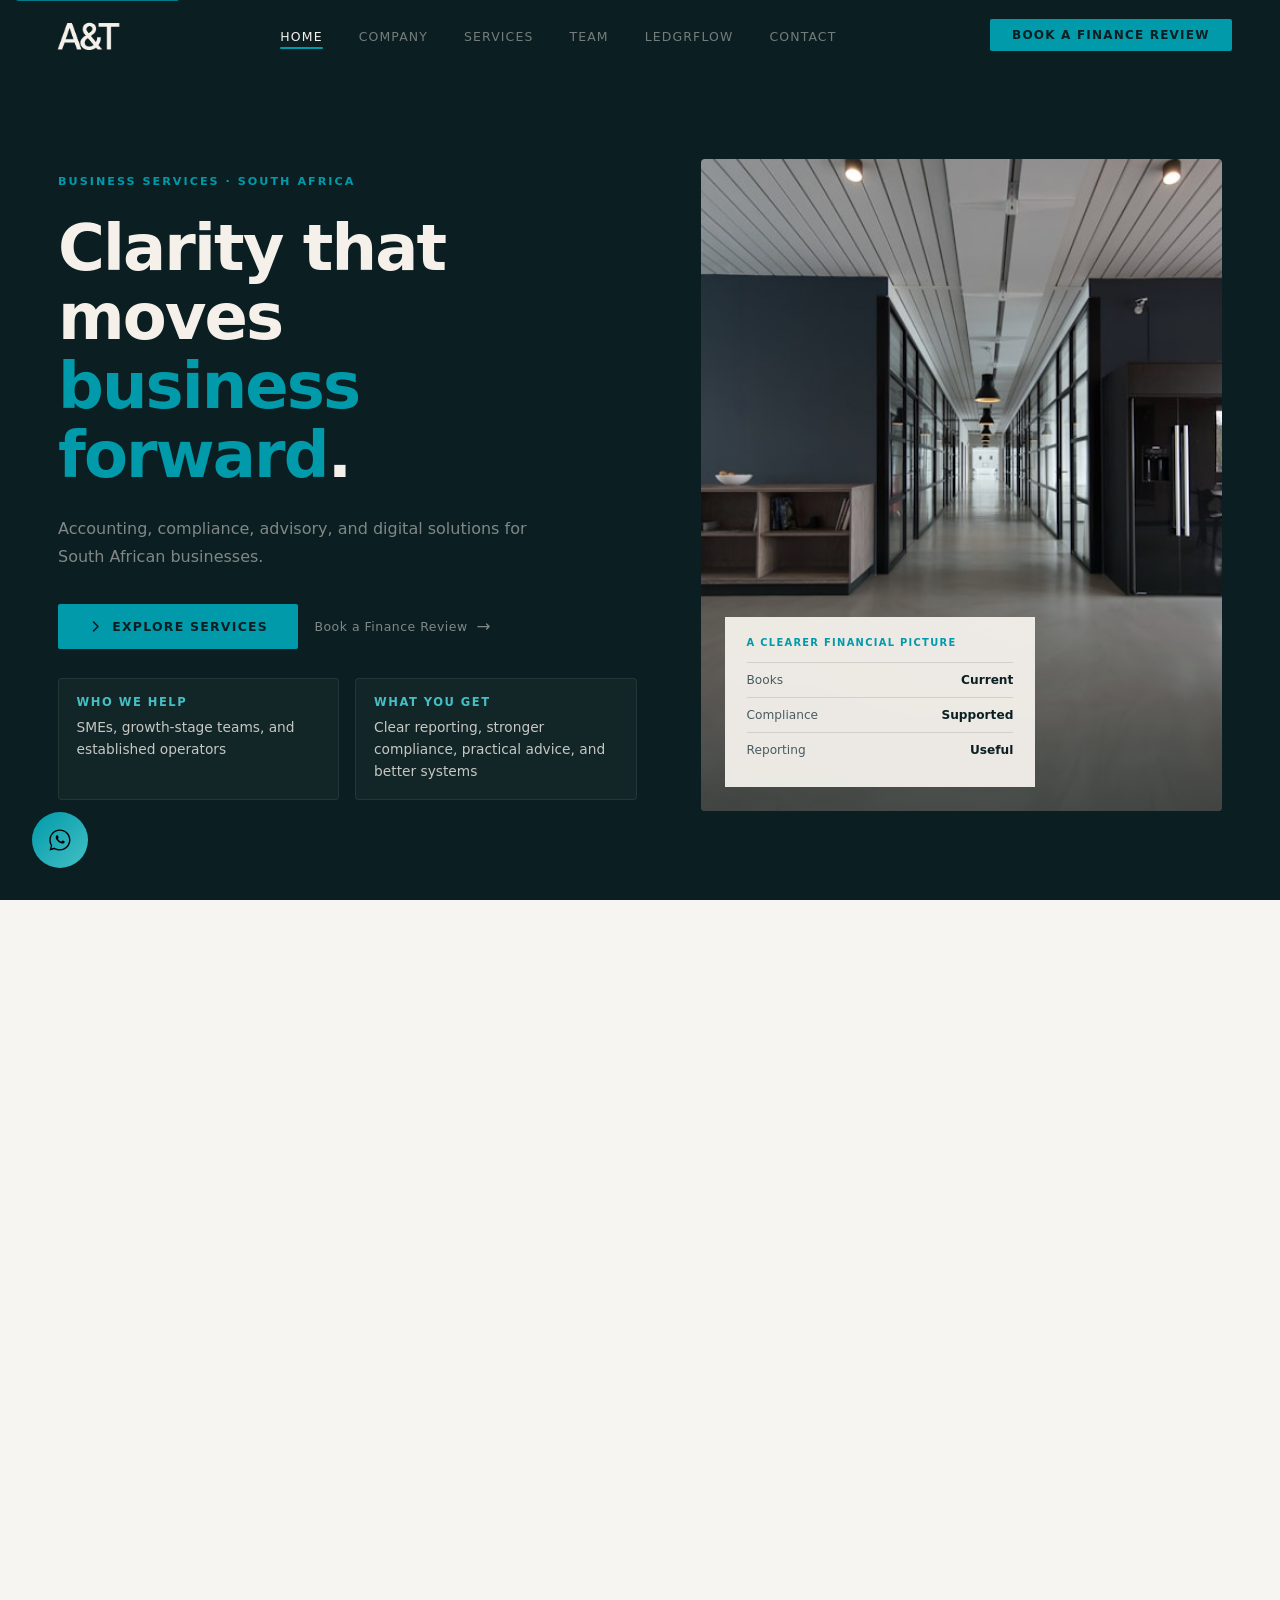
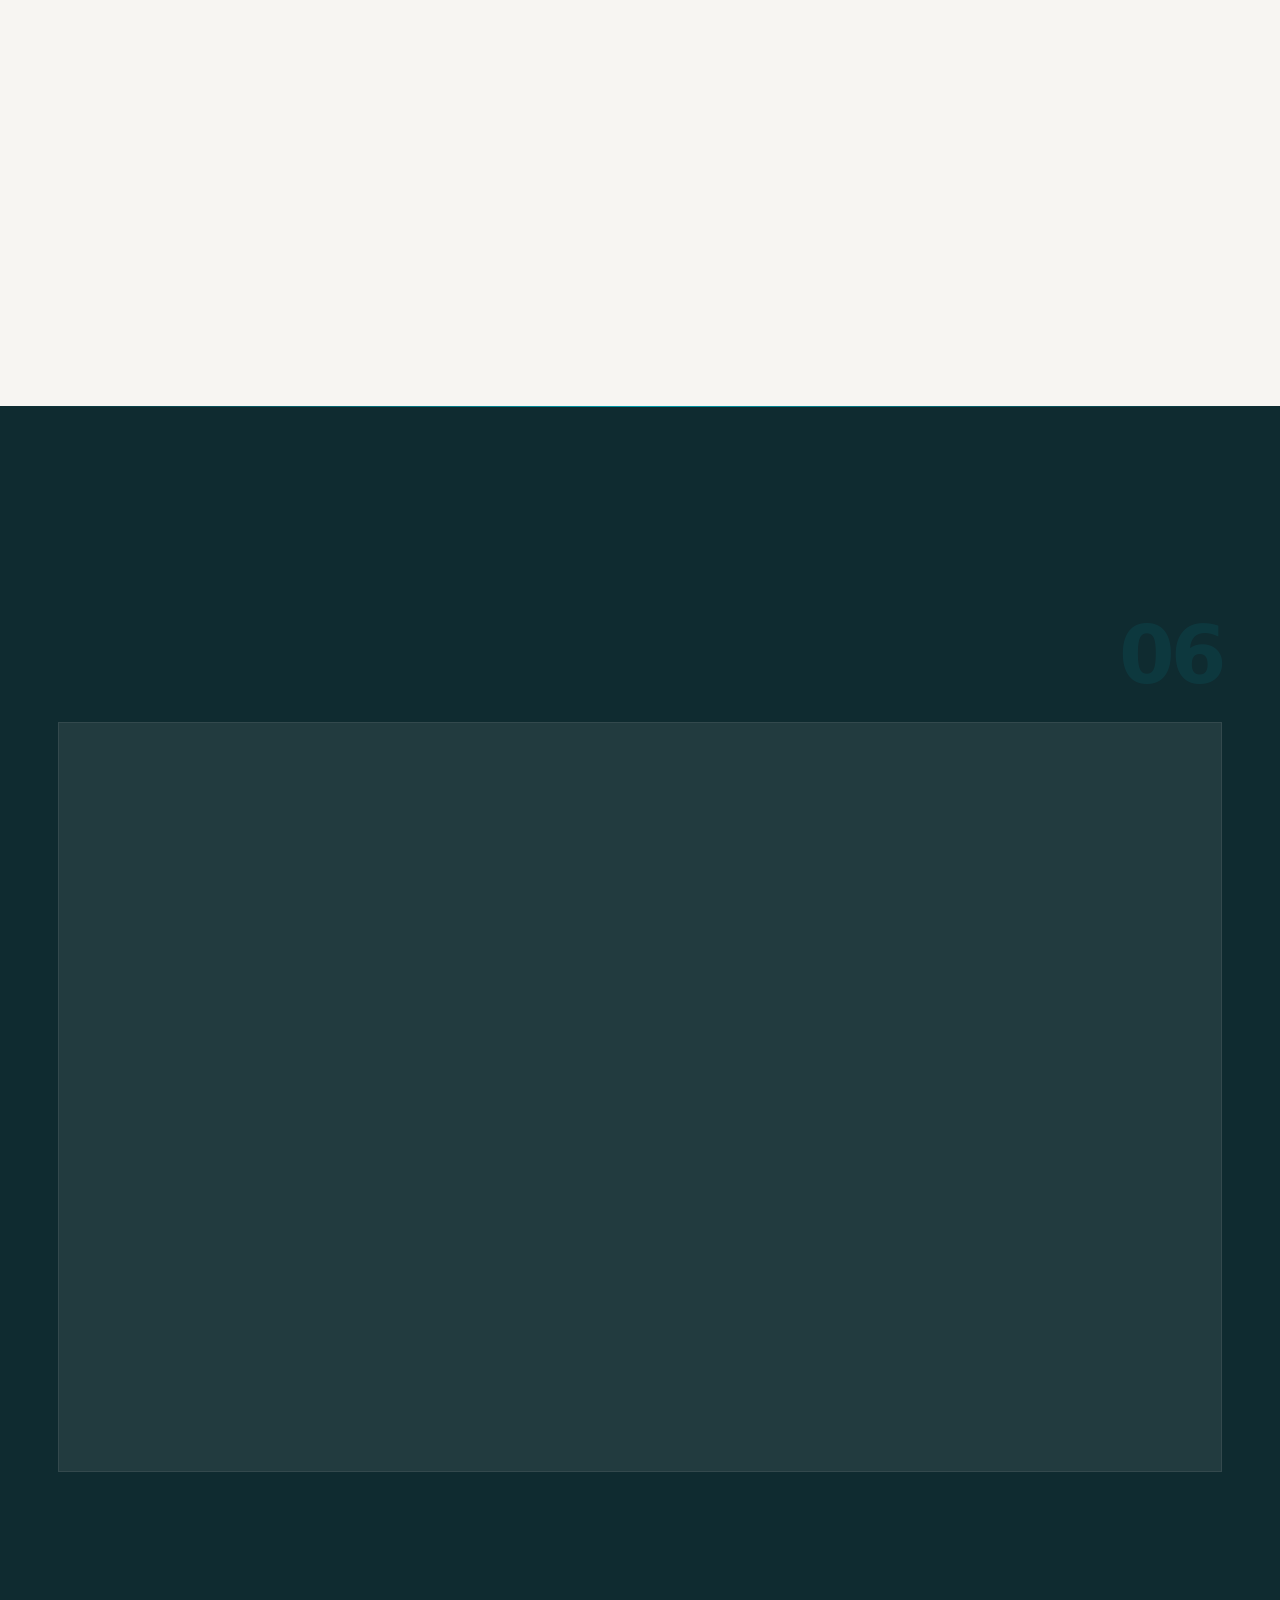
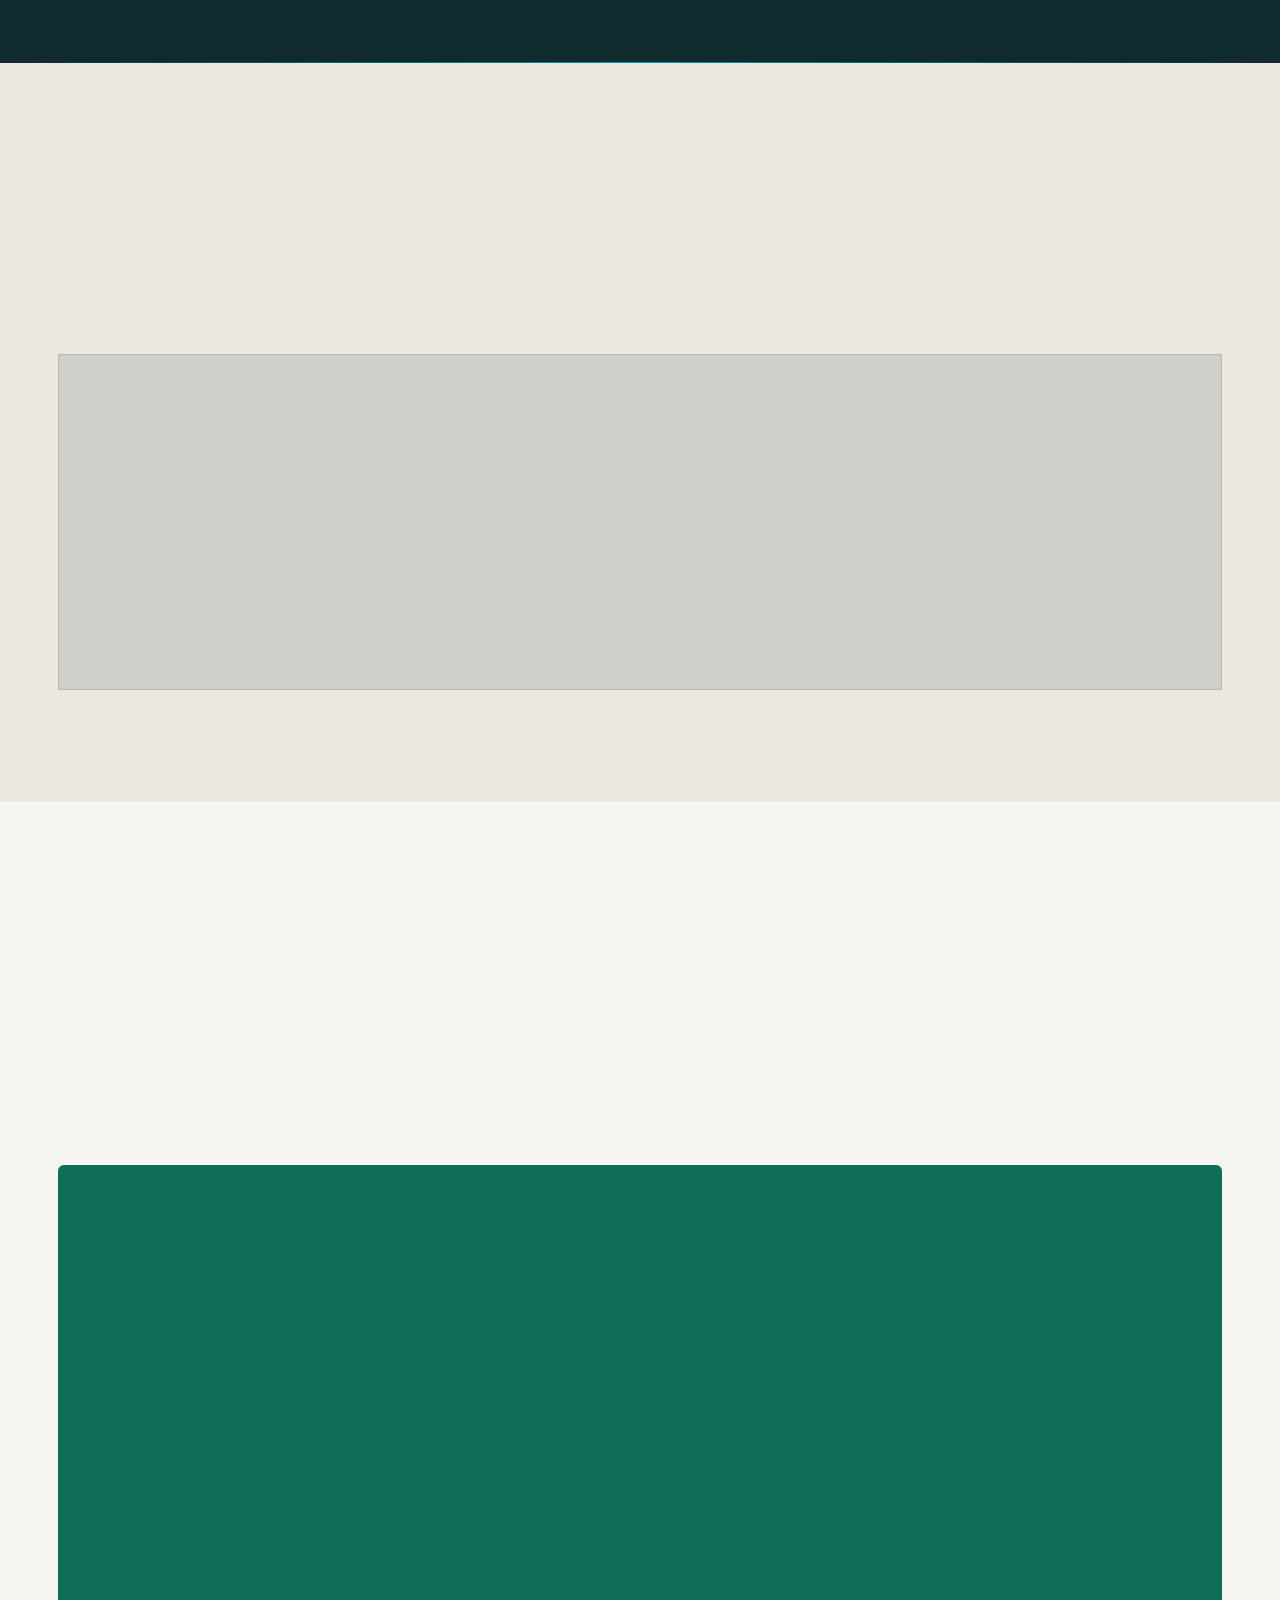
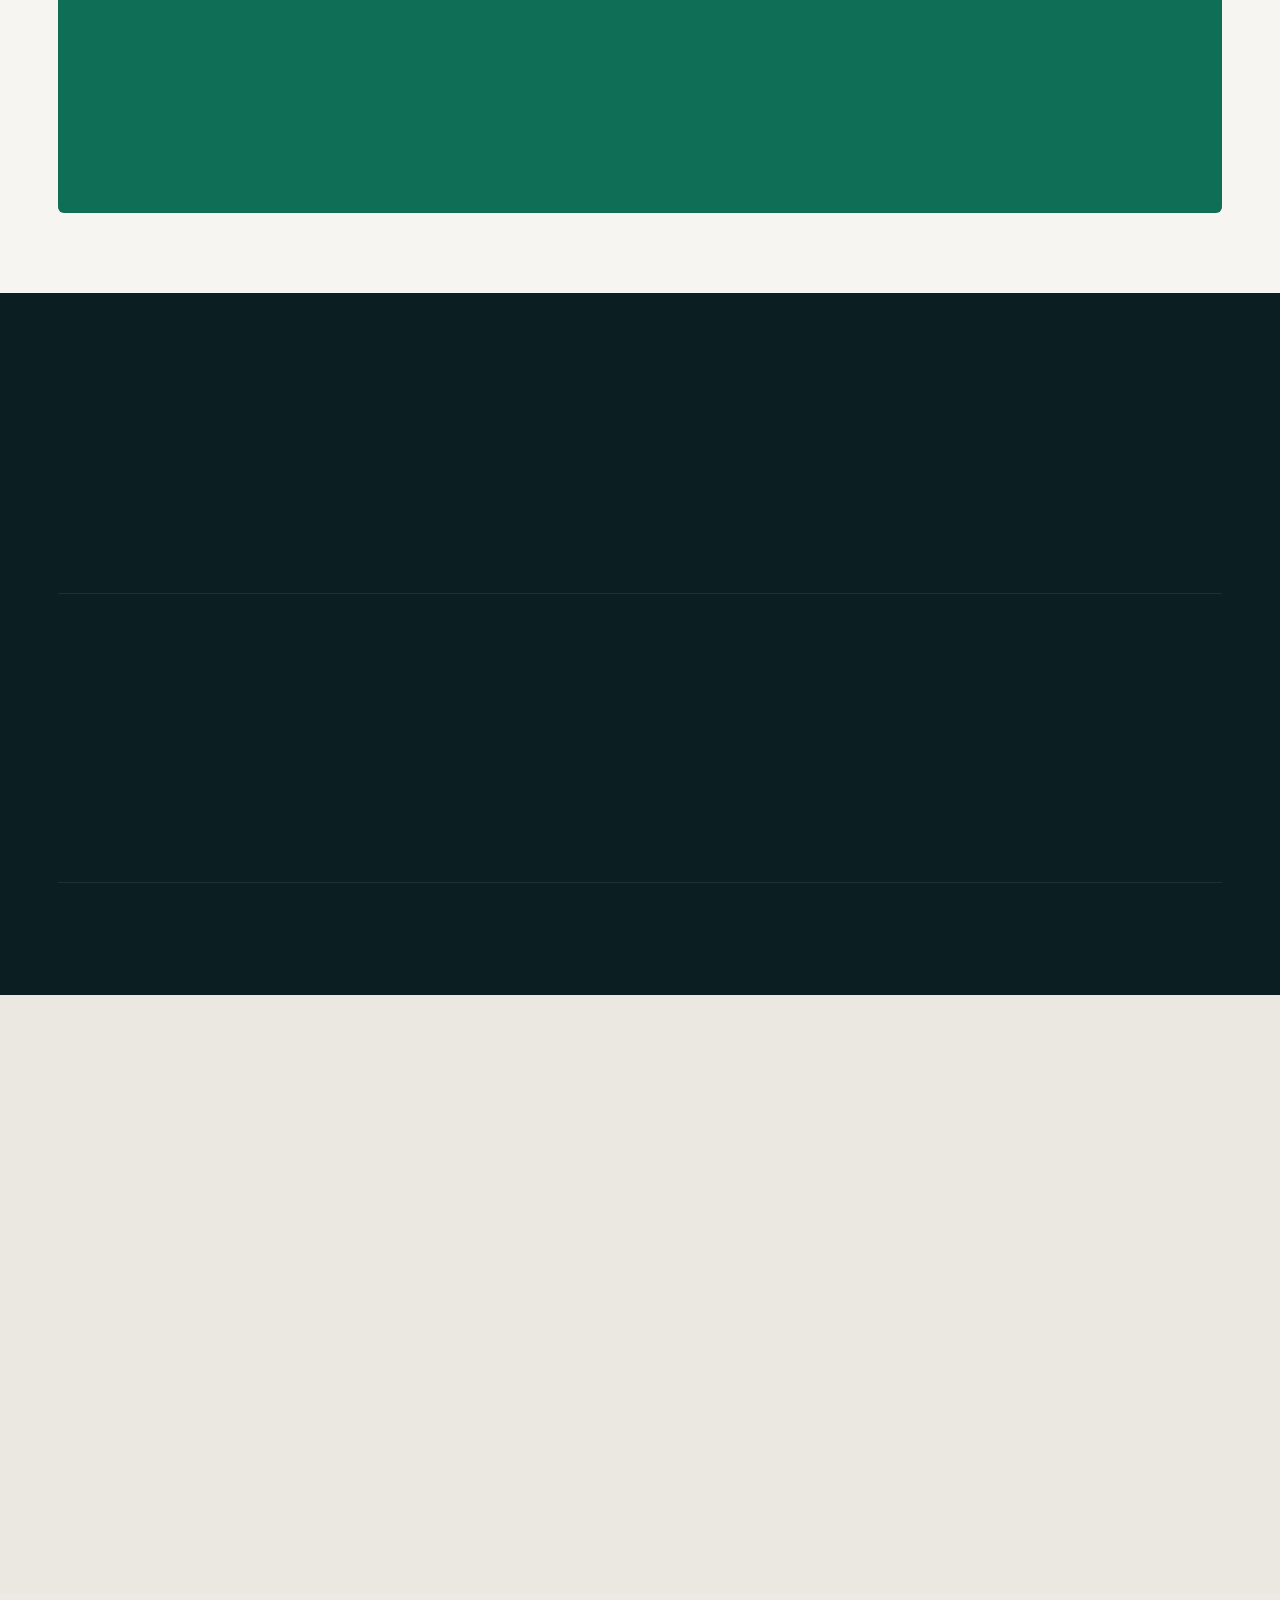
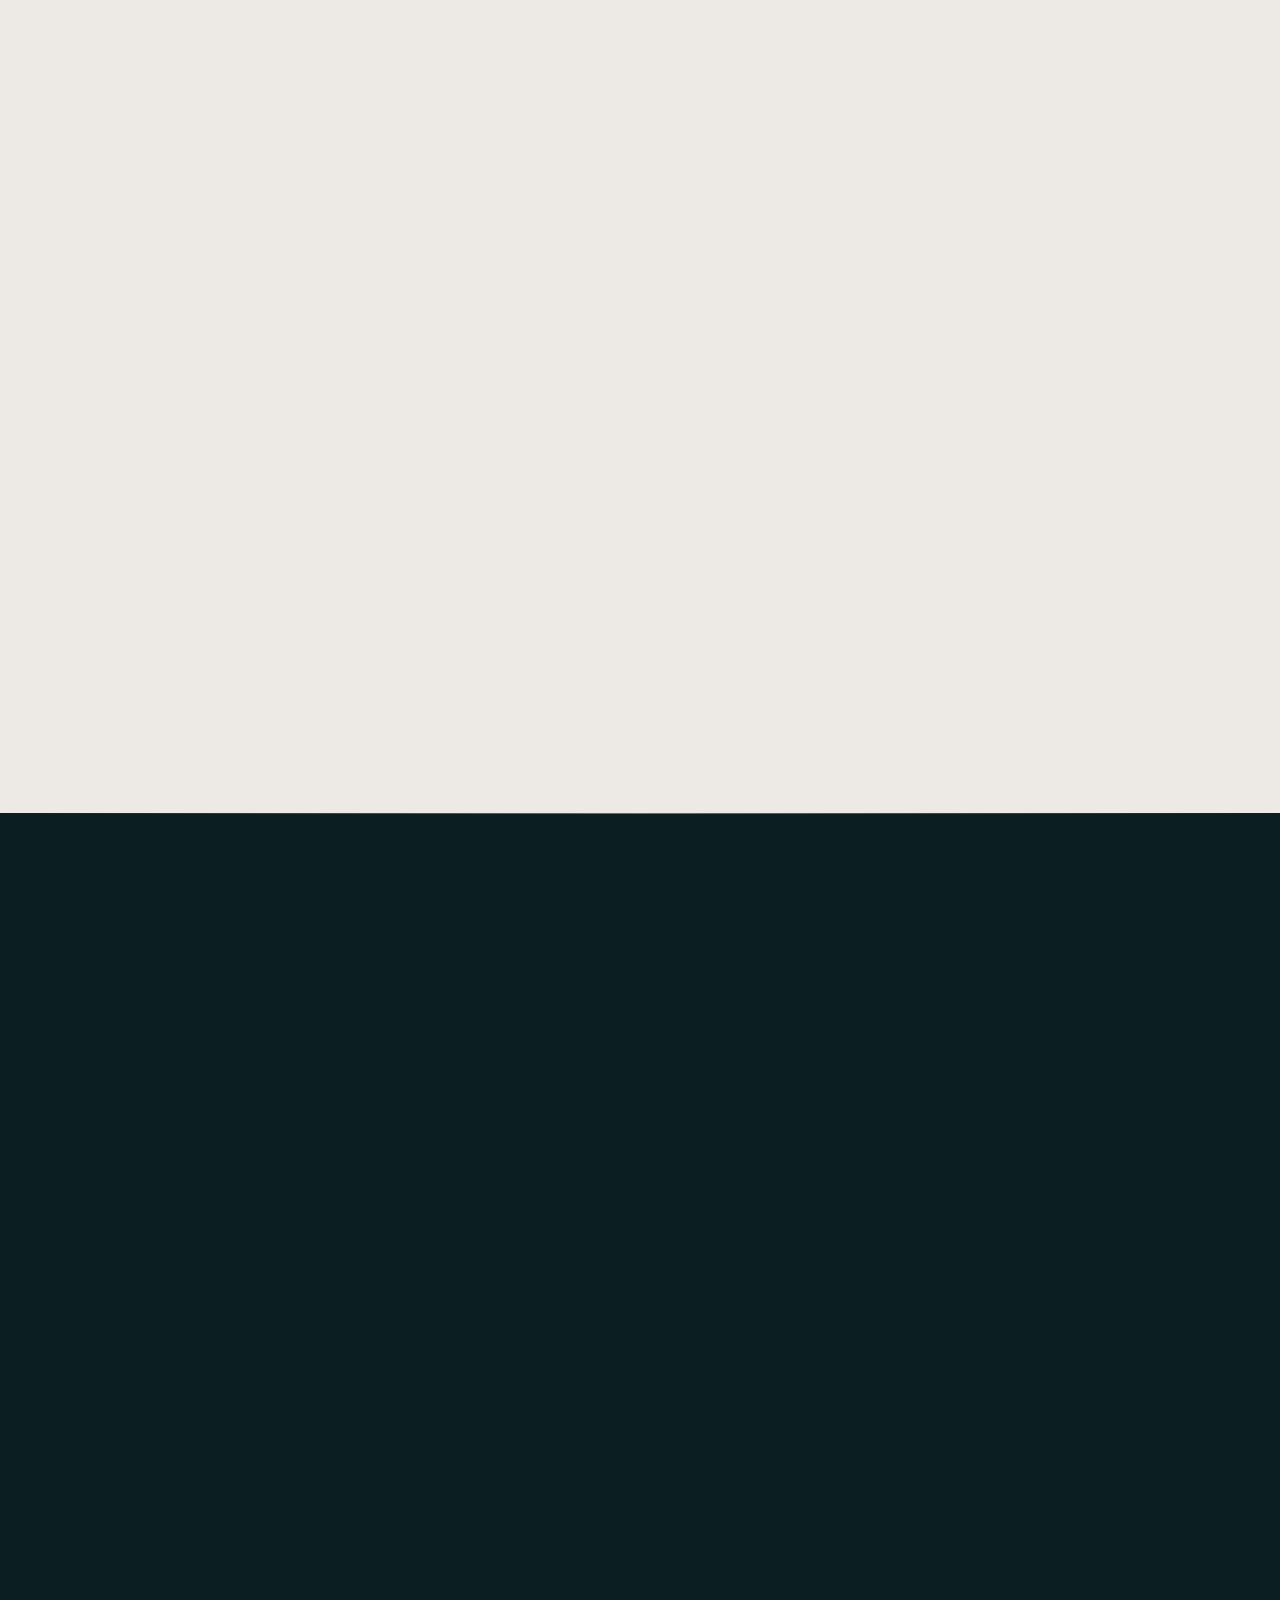
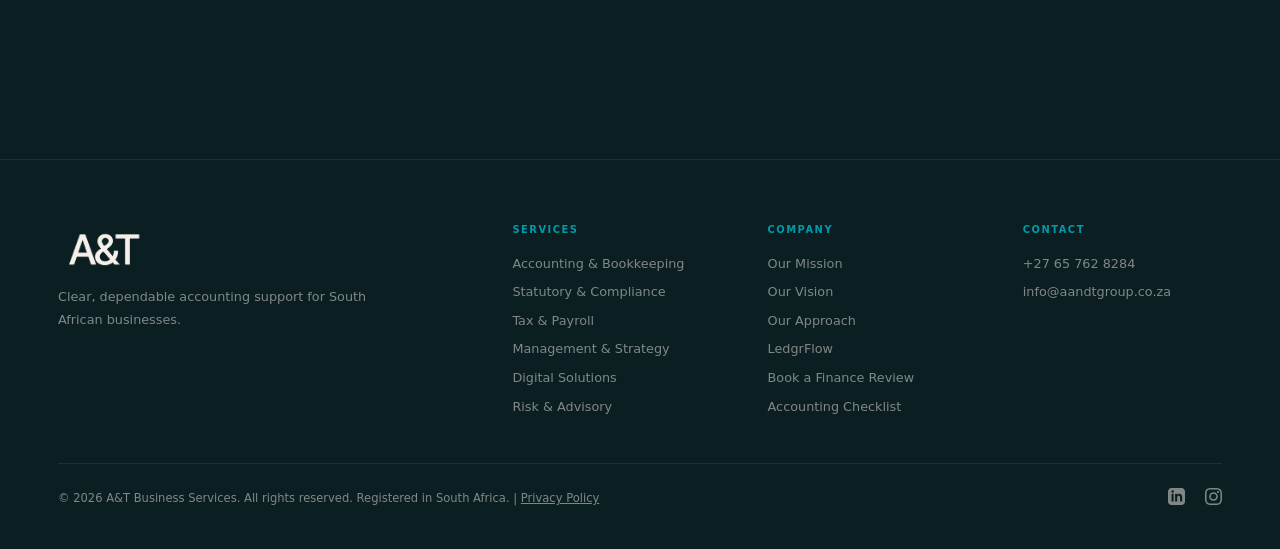
==== commit 1630853f: "Make the team section describe the team" ====
--- a/index.html
+++ b/index.html
@@ -357,7 +357,7 @@
                 <p>Bring invoicing, ledgers, VAT tracking, and financial reporting into one focused workspace designed around South African business realities.</p>
                 <ul>
                     <li>First company free</li>
-                    <li>Financial-year aware reporting</li>
+                    <li>Built from real accounting experience</li>
                     <li>Built for businesses and bookkeepers</li>
                 </ul>
                 <div class="ledgrflow-actions">
@@ -426,30 +426,30 @@
     <div class="section-wrap">
         <div class="team-grid">
             <div>
-                <div class="tag rv">Our Approach</div>
-                <h2 class="h2-light rv rv-d1">Careful work.<br>Clear <em>communication</em>.</h2>
-                <p class="rv rv-d2">Good accounting is more than producing reports. It is knowing that the information is accurate, the obligations are understood, and someone is paying attention.</p>
+                <div class="tag rv">The Team</div>
+                <h2 class="h2-light rv rv-d1">The right expertise,<br><em>around your business</em>.</h2>
+                <p class="rv rv-d2">A&amp;T brings together financial professionals and business specialists across accounting, compliance, advisory, risk, and digital solutions. Clients work with a responsive team that understands both the numbers and the operational decisions behind them.</p>
                 <div class="promise-box rv rv-d3">
-                    <p>We make the numbers easier to trust, easier to understand, and easier to use.</p>
+                    <p>One connected team. Clear ownership. Practical support.</p>
                 </div>
             </div>
             <div class="rv rv-d2">
                 <div class="team-cards">
                     <div class="team-card">
                         <div class="tc-badge">01</div>
-                        <div><div class="tc-title">Accuracy</div><div class="tc-desc">Careful records, reconciliations, and reporting that give the business a dependable financial picture.</div></div>
+                        <div><div class="tc-title">Financial leadership</div><div class="tc-desc">CA(SA) oversight and experienced financial professionals focused on reliable reporting and sound decisions.</div></div>
                     </div>
                     <div class="team-card">
                         <div class="tc-badge">02</div>
-                        <div><div class="tc-title">Context</div><div class="tc-desc">We explain what the numbers mean and connect the accounting work to the decisions you need to make.</div></div>
+                        <div><div class="tc-title">Accounting &amp; compliance</div><div class="tc-desc">Hands-on support that keeps records current, submissions organised, and obligations under control.</div></div>
                     </div>
                     <div class="team-card">
                         <div class="tc-badge">03</div>
-                        <div><div class="tc-title">Consistency</div><div class="tc-desc">A repeatable monthly rhythm keeps records, compliance, and reporting from becoming last-minute problems.</div></div>
+                        <div><div class="tc-title">Advisory &amp; risk</div><div class="tc-desc">Practical guidance on performance, controls, transactions, and the decisions carrying the most weight.</div></div>
                     </div>
                     <div class="team-card">
                         <div class="tc-badge">04</div>
-                        <div><div class="tc-title">Accessibility</div><div class="tc-desc">Clear communication, practical guidance, and accounting support that stays connected to the business.</div></div>
+                        <div><div class="tc-title">Digital solutions</div><div class="tc-desc">Business and finance experience translated into better systems, simpler workflows, and useful technology.</div></div>
                     </div>
                 </div>
             </div>
--- a/css/style.css
+++ b/css/style.css
@@ -633,9 +633,6 @@
 
 .h2-dark {
   color: var(--white);
-  background: linear-gradient(135deg, #fff 0%, var(--white-50) 100%);
-  -webkit-background-clip: text;
-  -webkit-text-fill-color: transparent;
 }
 
 .rv {
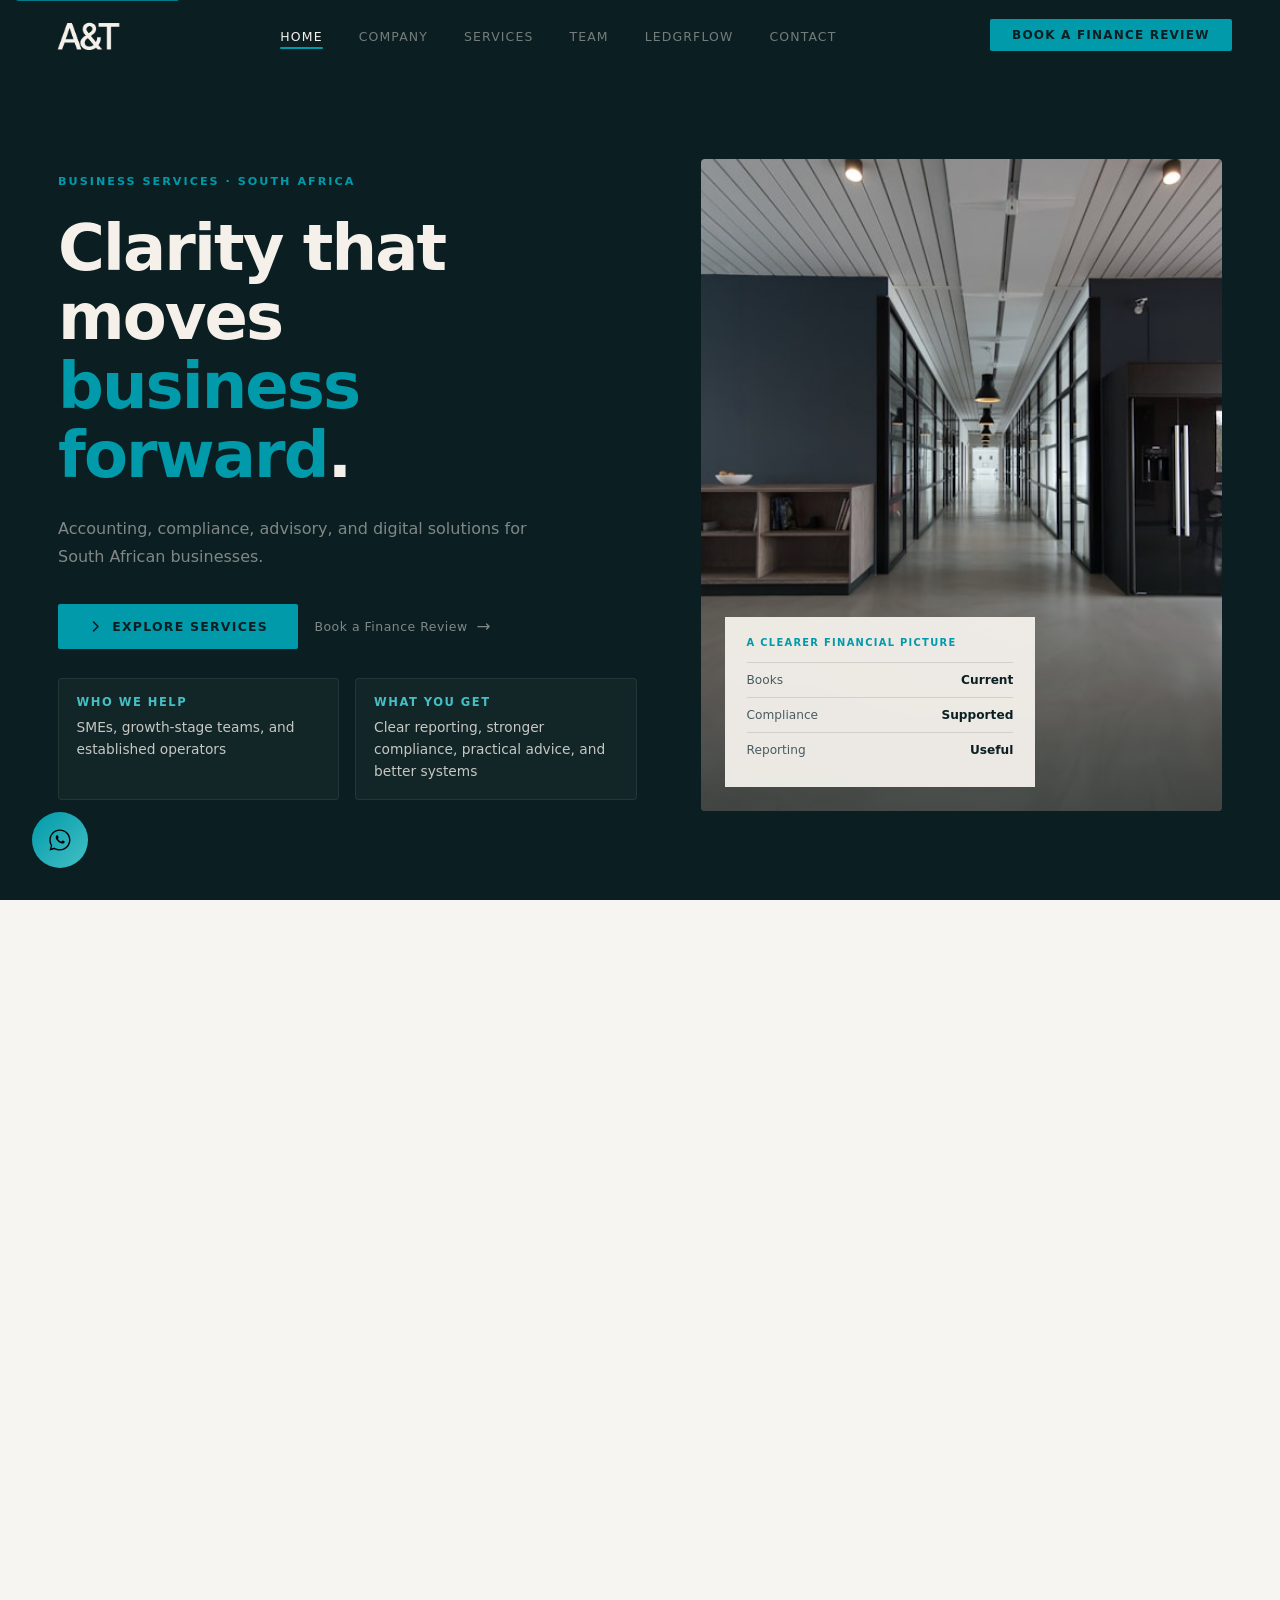
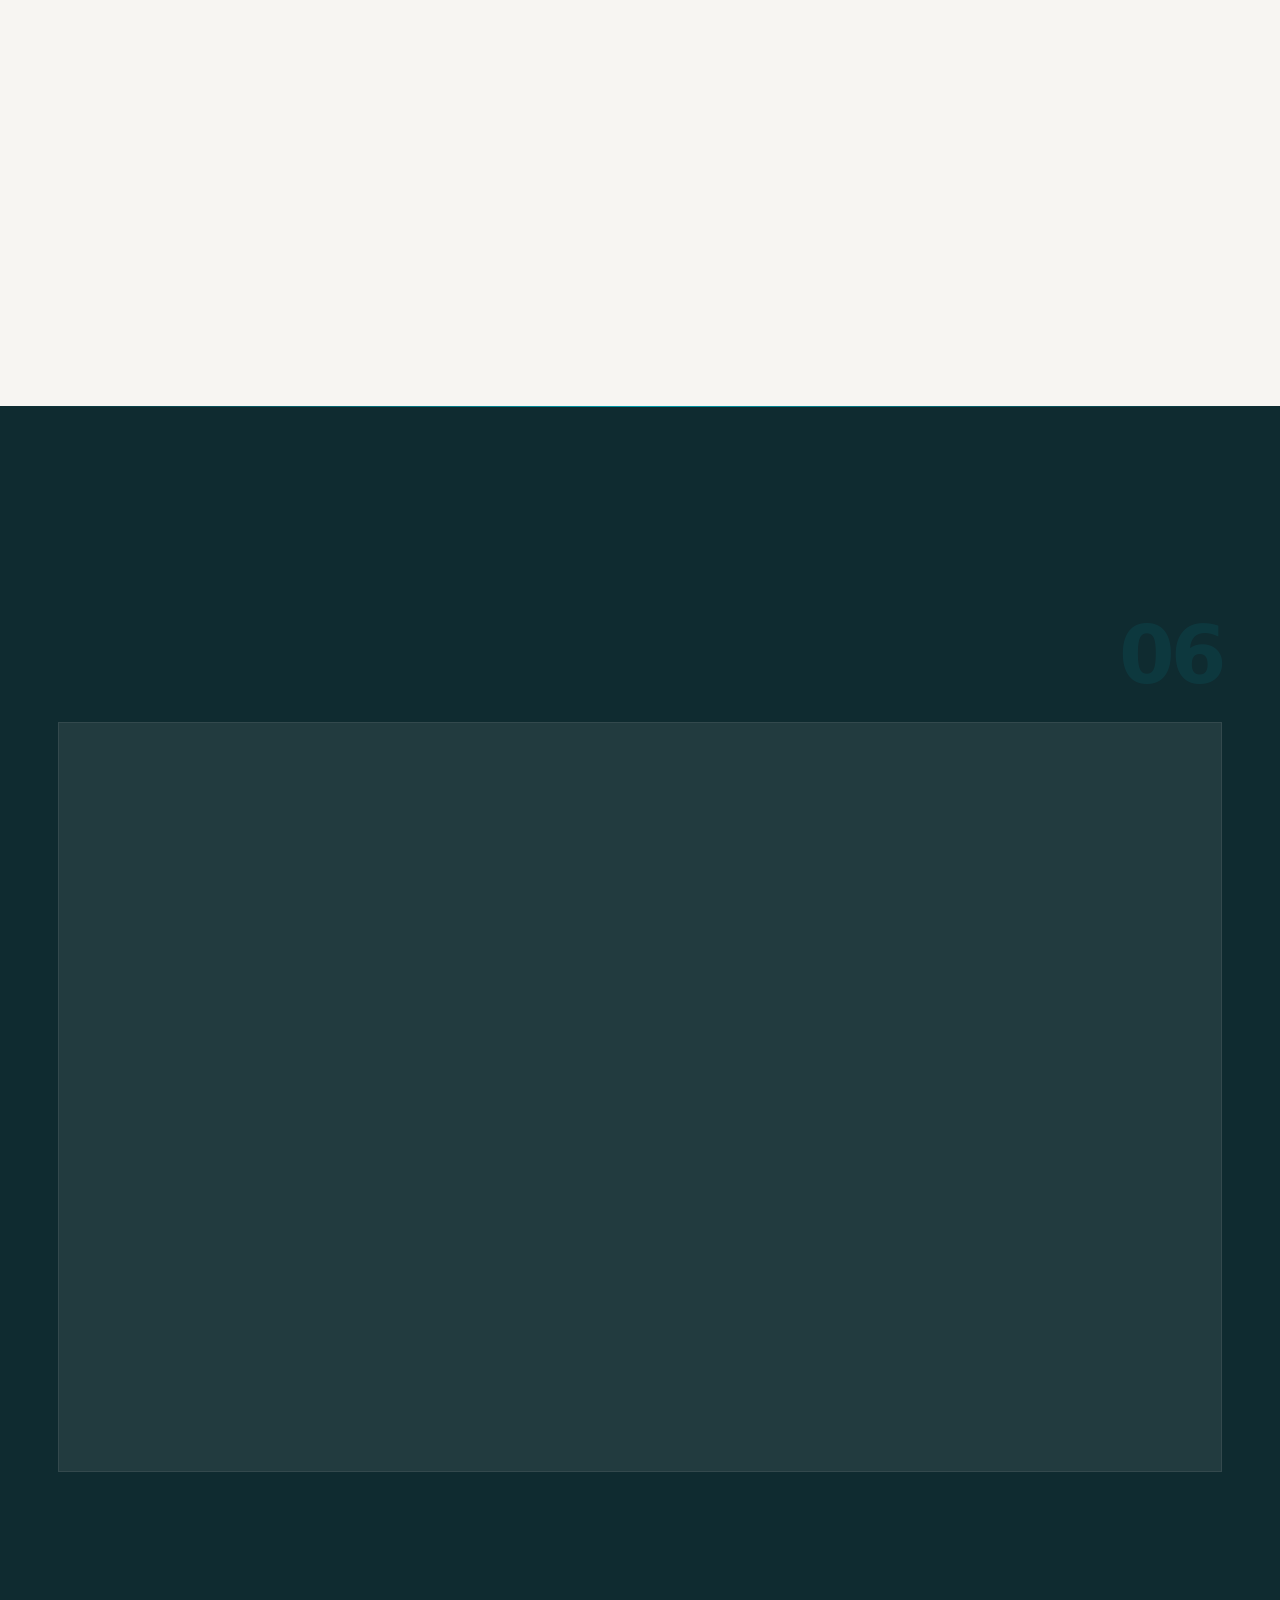
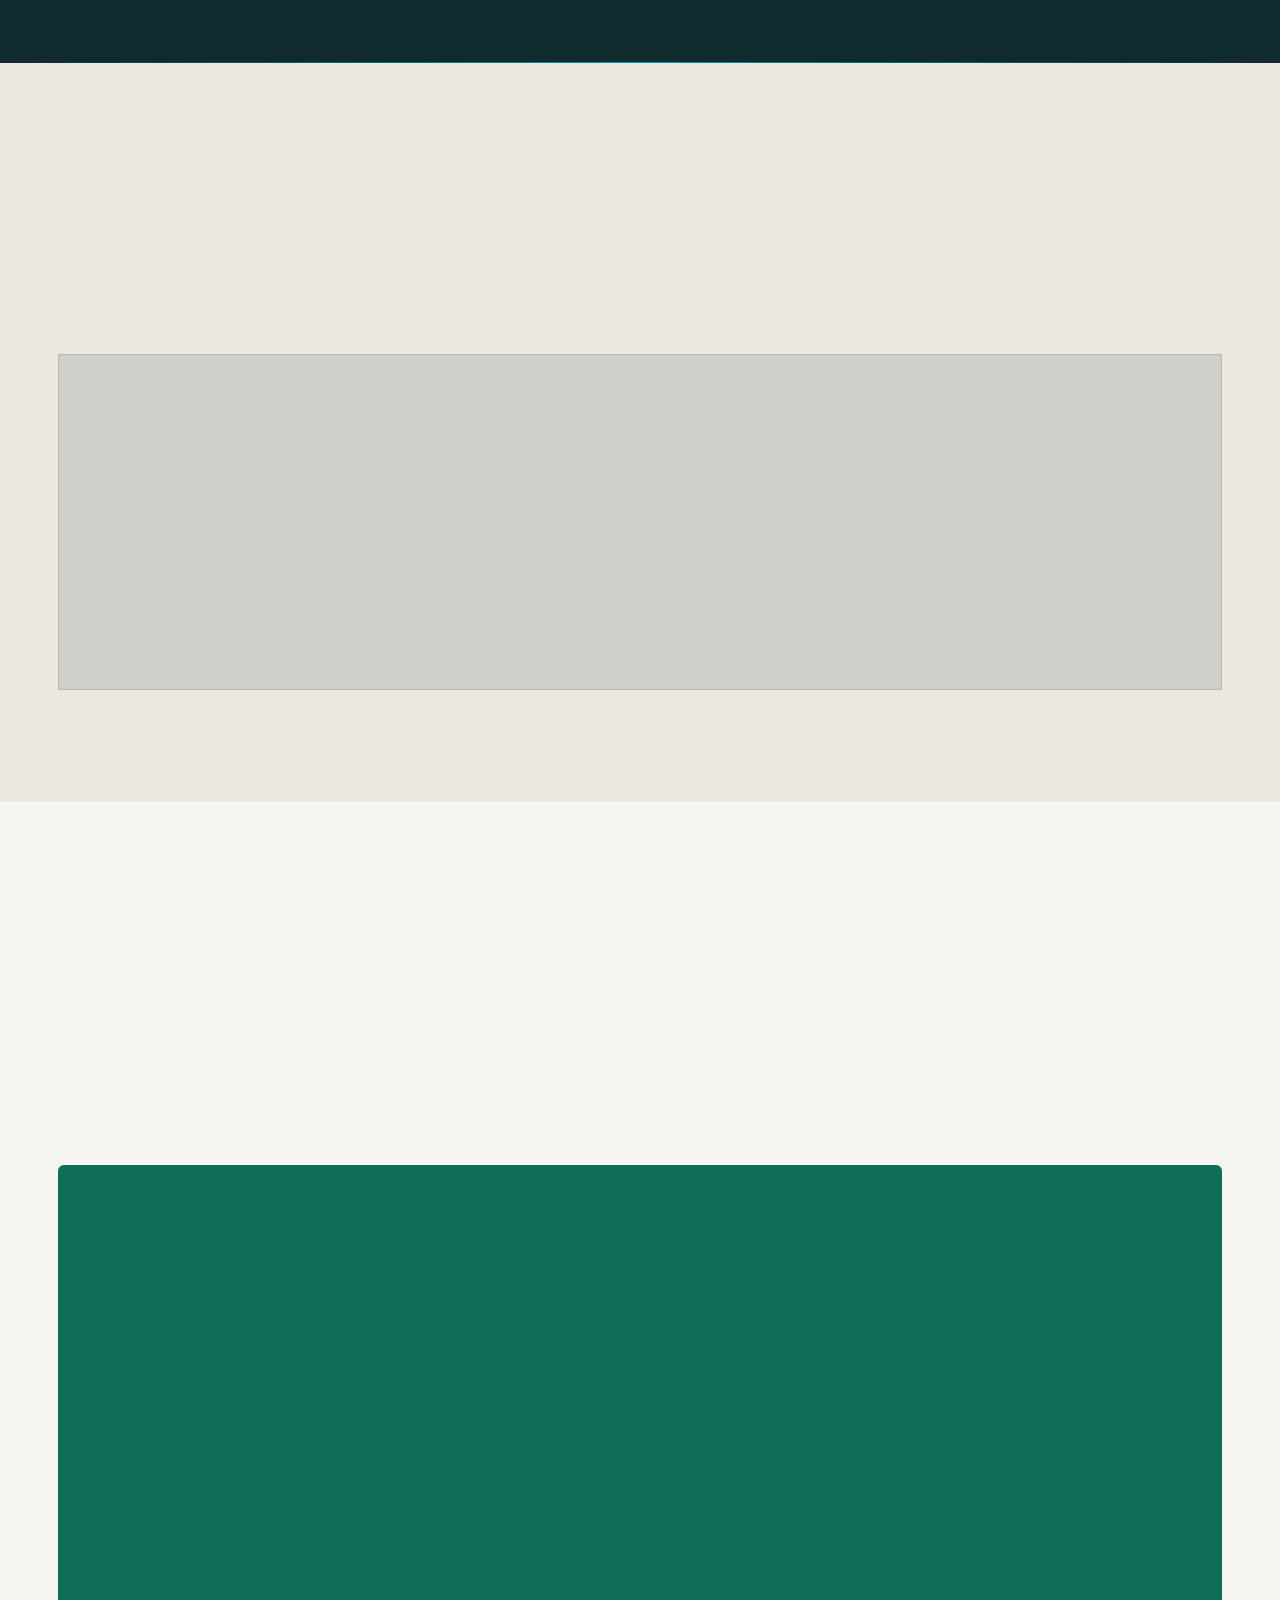
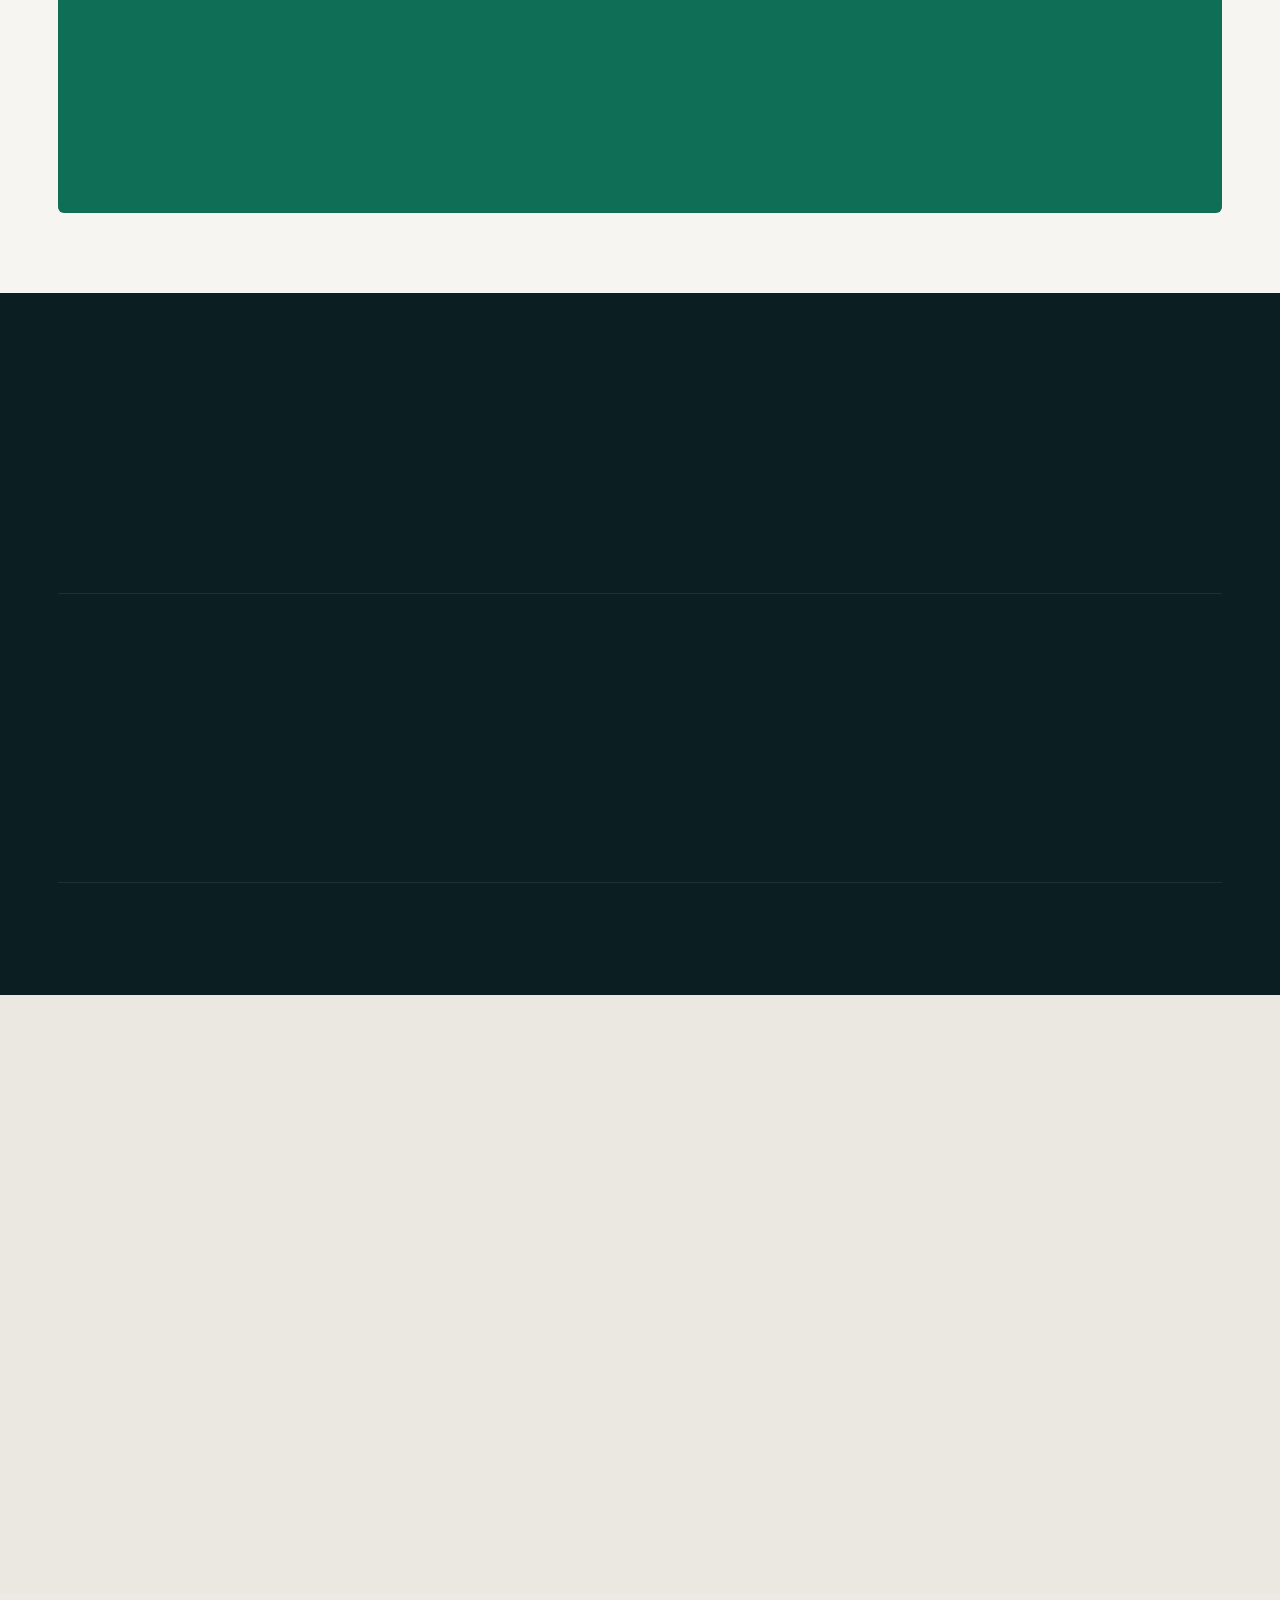
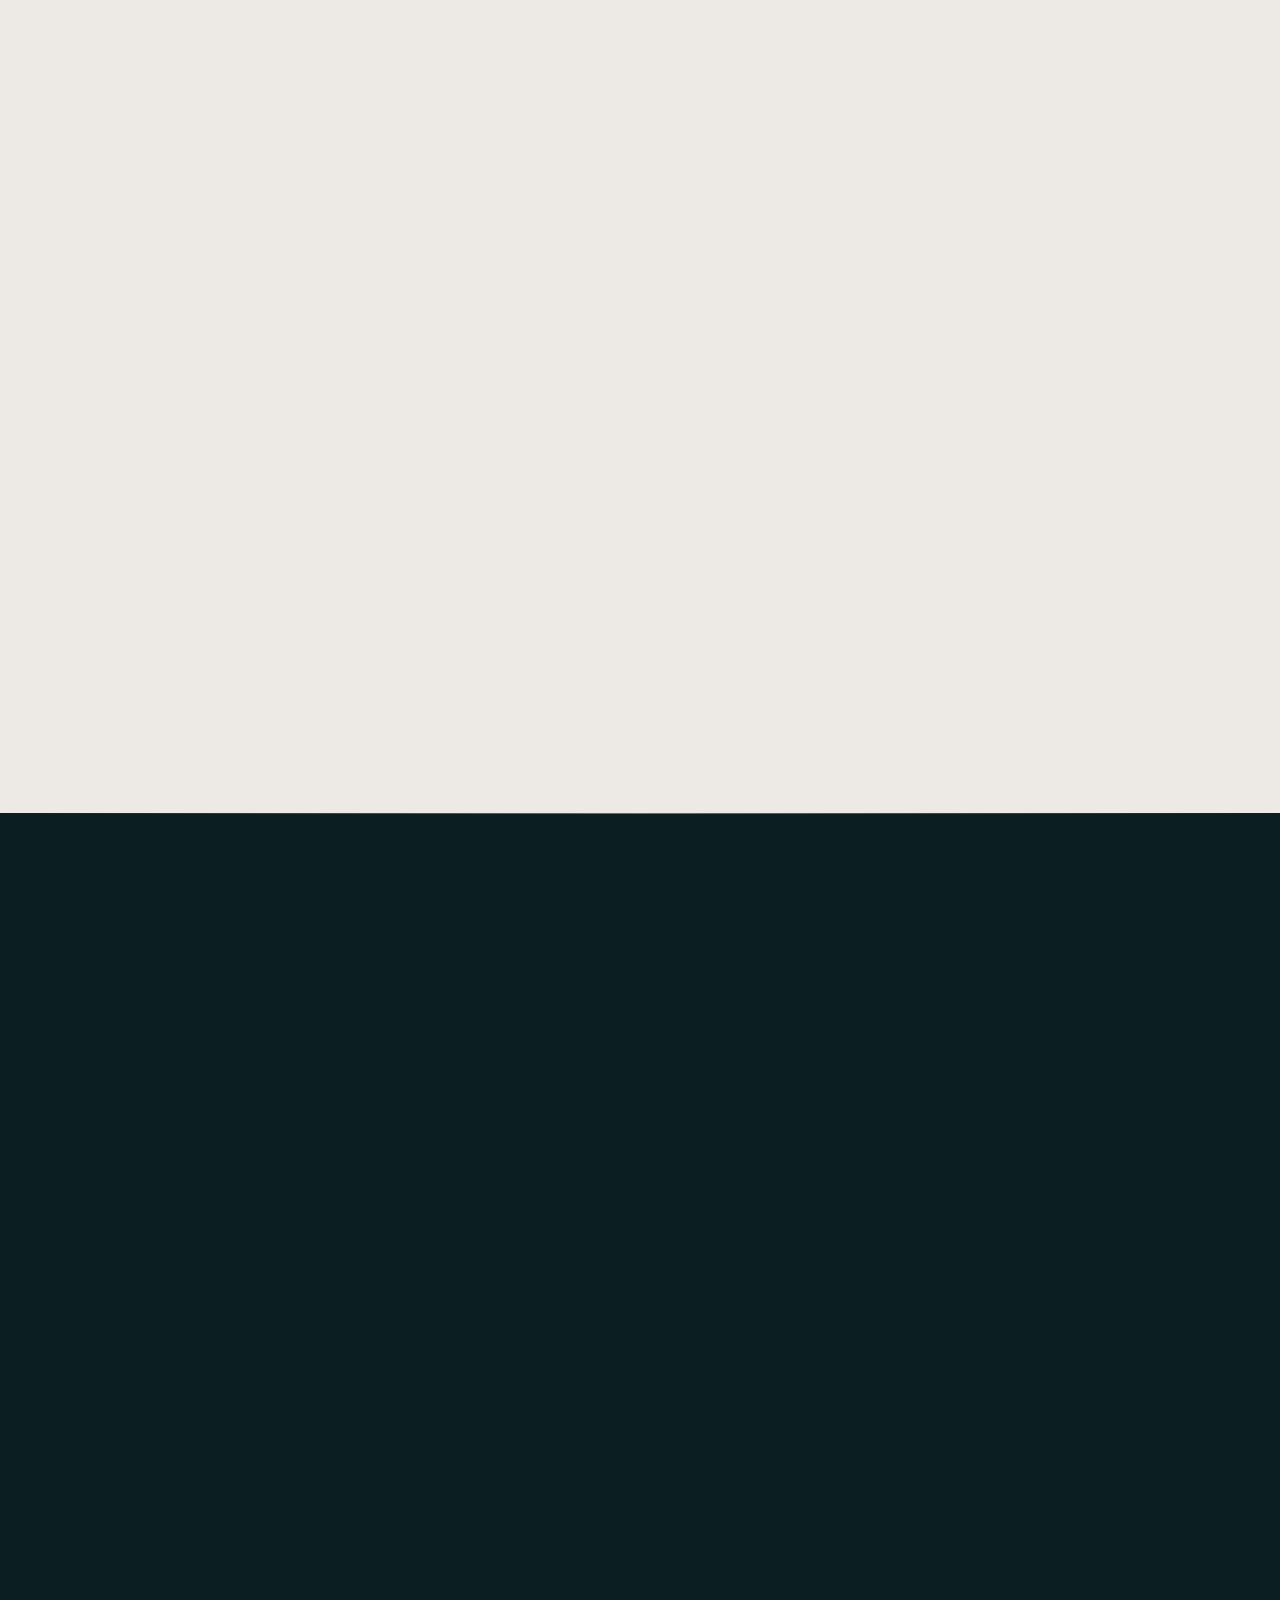
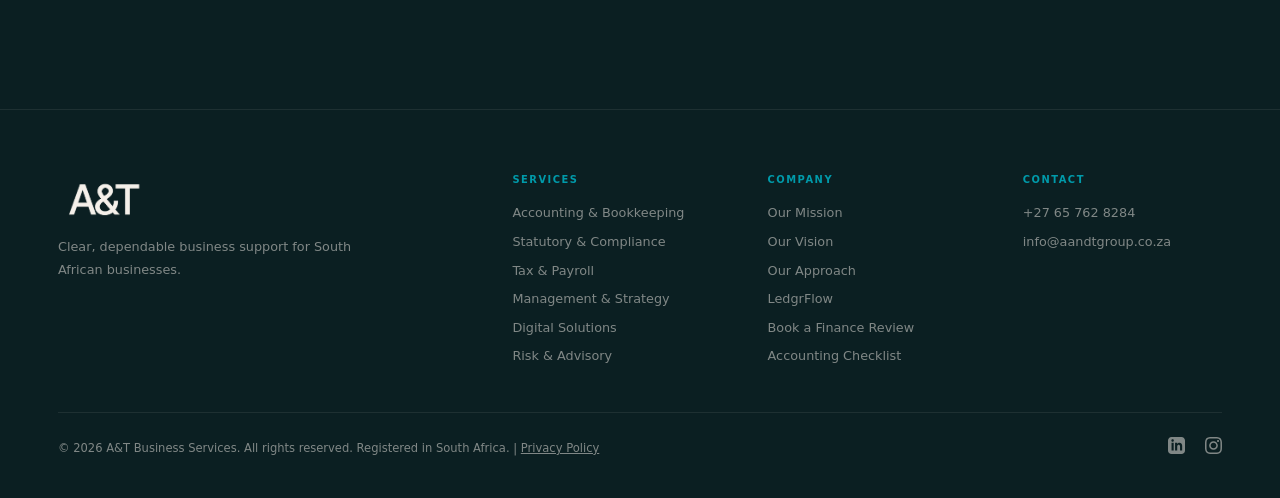
==== commit 8a7edc29: "Align homepage copy with the full A&T offering" ====
--- a/index.html
+++ b/index.html
@@ -4,23 +4,23 @@
     <meta charset="UTF-8">
     <meta name="viewport" content="width=device-width, initial-scale=1.0">
     <meta http-equiv="Content-Security-Policy" content="default-src 'self'; base-uri 'self'; object-src 'none'; script-src 'self' 'sha256-s2CuUDOpTncBfDyTAWcVuBjfEQLFBSCFTuxo2DyQEmg='; style-src 'self' https://fonts.googleapis.com; font-src 'self' https://fonts.gstatic.com; img-src 'self' data: https://images.unsplash.com; connect-src 'self' https://formspree.io; form-action 'self' https://formspree.io; upgrade-insecure-requests;">
-    <title>A&amp;T Business Services | Accounting, Compliance, Advisory and Digital Solutions</title>
-
-    <meta name="description" content="A&amp;T Business Services provides accounting, compliance, advisory, and digital solutions for South African businesses.">
+    <title>A&amp;T Business Services | Finance, Compliance, Advisory and Digital Solutions</title>
+
+    <meta name="description" content="A&amp;T Business Services provides financial, compliance, advisory, risk, and digital solutions for South African businesses.">
     <meta name="keywords" content="Business Services South Africa, Accounting, Compliance, Advisory, Digital Solutions, Tax, Payroll, A&amp;T Business Services">
     <meta name="author" content="A&amp;T Business Services">
     <link rel="canonical" href="https://aandtgroup.co.za/">
 
     <meta property="og:type" content="website">
     <meta property="og:url" content="https://aandtgroup.co.za/">
-    <meta property="og:title" content="A&amp;T Business Services | Accounting, Compliance, Advisory and Digital Solutions">
-    <meta property="og:description" content="Accounting, compliance, advisory, and digital solutions for South African businesses.">
+    <meta property="og:title" content="A&amp;T Business Services | Finance, Compliance, Advisory and Digital Solutions">
+    <meta property="og:description" content="Financial, compliance, advisory, risk, and digital solutions for South African businesses.">
     <meta property="og:image" content="https://aandtgroup.co.za/assets/images/hero-office.jpg">
 
     <meta property="twitter:card" content="summary_large_image">
     <meta property="twitter:url" content="https://aandtgroup.co.za/">
-    <meta property="twitter:title" content="A&amp;T Business Services | Accounting, Compliance, Advisory and Digital Solutions">
-    <meta property="twitter:description" content="Accounting, compliance, advisory, and digital solutions for South African businesses.">
+    <meta property="twitter:title" content="A&amp;T Business Services | Finance, Compliance, Advisory and Digital Solutions">
+    <meta property="twitter:description" content="Financial, compliance, advisory, risk, and digital solutions for South African businesses.">
     <meta property="twitter:image" content="https://aandtgroup.co.za/assets/images/hero-office.jpg">
 
     <link rel="preconnect" href="https://fonts.googleapis.com">
@@ -309,7 +309,7 @@
             </div>
         </div>
         <div class="section-action rv">
-            <a href="services.html" class="btn-outline">Explore all accounting services</a>
+            <a href="services.html" class="btn-outline">Explore all business services</a>
         </div>
     </div>
 </section>
@@ -319,9 +319,9 @@
         <div class="audience-head">
             <div>
                 <div class="tag rv">Who We Help</div>
-                <h2 class="h2-light rv rv-d1">Accounting support that<br>meets you <em>where you are</em></h2>
-            </div>
-            <p class="rv rv-d2">Different businesses need different levels of structure. We shape the accounting support around the stage, complexity, and decisions in front of you.</p>
+                <h2 class="h2-light rv rv-d1">Business support that<br>meets you <em>where you are</em></h2>
+            </div>
+            <p class="rv rv-d2">Different businesses need different levels of structure. We shape the support around the stage, complexity, and decisions in front of you.</p>
         </div>
         <div class="audience-grid">
             <article class="audience-card rv">
@@ -462,7 +462,7 @@
         <div class="contact-grid">
             <div class="contact-left">
                 <div class="tag tag-on-dark rv">Get In Touch</div>
-                <h2 class="h2-dark rv rv-d1">Let's get your<br><em>accounting in order</em></h2>
+                <h2 class="h2-dark rv rv-d1">Let's bring clarity<br><em>to your business</em></h2>
                 <p class="rv rv-d2">Tell us what is happening in the business and where you need support. We will help you identify the clearest next step.</p>
 
                 <div class="contact-items rv rv-d3">
@@ -563,7 +563,7 @@
                 <div class="f-logo">
                     <img src="assets/at-logo.png" alt="A&amp;T Business Services" class="brand-lockup">
                 </div>
-                <p>Clear, dependable accounting support for South African businesses.</p>
+                <p>Clear, dependable business support for South African businesses.</p>
             </div>
             <div class="f-col">
                 <h4>Services</h4>
--- a/css/style.css
+++ b/css/style.css
@@ -2271,24 +2271,125 @@
 
 .checklist-intro {
   display: grid;
-  grid-template-columns: minmax(0, 0.7fr) minmax(0, 1.3fr);
+  grid-template-columns: minmax(260px, 0.72fr) minmax(0, 1.28fr);
   gap: clamp(3rem, 8vw, 8rem);
+  align-items: start;
 }
 
 .score-card {
+  position: sticky;
+  top: 7rem;
   background: var(--ink);
   color: var(--white);
-  padding: 2.5rem;
+  padding: clamp(1.75rem, 4vw, 2.5rem);
+}
+
+.score-eyebrow {
+  color: var(--teal-light);
+  font-size: 0.7rem;
+  font-weight: 700;
+  letter-spacing: 0.16em;
+  text-transform: uppercase;
+  margin-bottom: 0.8rem;
+}
+
+.readiness-score {
+  display: flex;
+  align-items: baseline;
+  gap: 0.3rem;
+  margin-bottom: 0.75rem;
+}
+
+.readiness-score strong {
+  font-size: clamp(3.4rem, 7vw, 5.5rem);
+  line-height: 1;
+  letter-spacing: -0.06em;
+}
+
+.readiness-score span {
+  color: var(--white-50);
+  font-size: 1rem;
+}
+
+.score-progress {
+  height: 4px;
+  background: rgba(255, 255, 255, 0.14);
+  margin-bottom: 1.5rem;
+  overflow: hidden;
+}
+
+.score-progress span {
+  display: block;
+  width: 0;
+  height: 100%;
+  background: var(--teal);
+  transition: width 0.25s ease;
 }
 
 .score-card h3 {
-  margin-bottom: 1rem;
+  margin-bottom: 0.65rem;
 }
 
 .score-card p {
   color: var(--white-50);
-  line-height: 1.7;
+  line-height: 1.65;
   font-size: 0.88rem;
+}
+
+.score-count {
+  color: var(--white);
+  font-size: 0.76rem;
+  font-weight: 600;
+  margin-top: 1.15rem;
+}
+
+.priority-wrap {
+  border-top: 1px solid rgba(255, 255, 255, 0.15);
+  margin-top: 1.25rem;
+  padding-top: 1.1rem;
+}
+
+.priority-wrap h4 {
+  color: var(--teal-light);
+  font-size: 0.7rem;
+  letter-spacing: 0.12em;
+  text-transform: uppercase;
+  margin-bottom: 0.65rem;
+}
+
+.priority-wrap ul {
+  list-style: none;
+  display: grid;
+  gap: 0.45rem;
+}
+
+.priority-wrap li {
+  color: var(--white);
+  font-size: 0.8rem;
+}
+
+.priority-wrap li::before {
+  content: "•";
+  color: var(--teal);
+  margin-right: 0.55rem;
+}
+
+.score-reset {
+  margin-top: 1.5rem;
+  border: 1px solid rgba(255, 255, 255, 0.3);
+  background: transparent;
+  color: var(--white);
+  padding: 0.7rem 1rem;
+  font: inherit;
+  font-size: 0.72rem;
+  font-weight: 600;
+  cursor: pointer;
+}
+
+.score-reset:hover,
+.score-reset:focus-visible {
+  border-color: var(--teal-light);
+  color: var(--teal-light);
 }
 
 .checklist-groups {
@@ -2300,14 +2401,18 @@
   background: #fff;
   border: 1px solid rgba(13, 31, 34, 0.1);
   padding: clamp(1.5rem, 4vw, 2.5rem);
-}
-
-.checklist-group h2 {
+  min-width: 0;
+}
+
+.checklist-group legend {
   font-size: 1.35rem;
+  font-weight: 700;
+  padding: 0 0.6rem 0 0;
   margin-bottom: 1rem;
 }
 
 .check-item {
+  position: relative;
   display: flex;
   gap: 0.85rem;
   padding: 0.8rem 0;
@@ -2315,14 +2420,156 @@
   color: var(--body-text);
   line-height: 1.55;
   font-size: 0.88rem;
+  cursor: pointer;
+}
+
+.check-item input {
+  position: absolute;
+  opacity: 0;
+  pointer-events: none;
 }
 
 .check-box {
-  width: 17px;
-  height: 17px;
+  width: 18px;
+  height: 18px;
   border: 1px solid var(--teal);
   margin-top: 0.08rem;
   flex-shrink: 0;
+  display: grid;
+  place-items: center;
+}
+
+.check-item input:checked + .check-box {
+  background: var(--teal);
+}
+
+.check-item input:checked + .check-box::after {
+  content: "";
+  width: 4px;
+  height: 8px;
+  border: solid var(--white);
+  border-width: 0 2px 2px 0;
+  transform: translateY(-1px) rotate(45deg);
+}
+
+.check-item input:focus-visible + .check-box {
+  outline: 2px solid var(--ink);
+  outline-offset: 3px;
+}
+
+.check-item:has(input:checked) {
+  color: var(--ink);
+}
+
+.assessment-result-actions {
+  display: grid;
+  gap: 0.65rem;
+  margin-top: 1.5rem;
+}
+
+.score-primary-action,
+.score-secondary-action {
+  display: inline-flex;
+  justify-content: center;
+  align-items: center;
+  min-height: 42px;
+  padding: 0.7rem 1rem;
+  font: inherit;
+  font-size: 0.72rem;
+  font-weight: 700;
+  text-align: center;
+  cursor: pointer;
+}
+
+.score-primary-action {
+  border: 1px solid var(--teal);
+  background: var(--teal);
+  color: var(--ink);
+}
+
+.score-secondary-action {
+  border: 1px solid rgba(255, 255, 255, 0.3);
+  color: var(--white);
+}
+
+.score-primary-action:hover,
+.score-primary-action:focus-visible {
+  background: var(--teal-light);
+  border-color: var(--teal-light);
+}
+
+.score-secondary-action:hover,
+.score-secondary-action:focus-visible {
+  border-color: var(--teal-light);
+  color: var(--teal-light);
+}
+
+.assessment-contact {
+  display: grid;
+  grid-template-columns: minmax(0, 0.78fr) minmax(0, 1.22fr);
+  gap: clamp(3rem, 8vw, 8rem);
+  align-items: start;
+  border-top: 1px solid rgba(13, 31, 34, 0.12);
+  margin-top: clamp(4rem, 8vw, 7rem);
+  padding-top: clamp(3rem, 6vw, 5rem);
+}
+
+.assessment-contact-copy h2 {
+  margin: 1rem 0;
+  max-width: 12ch;
+}
+
+.assessment-contact-copy p,
+.assessment-form-intro {
+  color: var(--body-text);
+  line-height: 1.7;
+}
+
+.assessment-send-card h3 {
+  font-size: 1.4rem;
+  margin-bottom: 0.55rem;
+}
+
+.assessment-form-intro {
+  font-size: 0.86rem;
+  margin-bottom: 1.5rem;
+}
+
+.assessment-consent {
+  display: flex;
+  align-items: flex-start;
+  gap: 0.7rem;
+  color: var(--body-text);
+  font-size: 0.78rem;
+  line-height: 1.5;
+  margin: 0.25rem 0 1.25rem;
+  cursor: pointer;
+}
+
+.assessment-consent input {
+  accent-color: var(--teal);
+  margin-top: 0.18rem;
+}
+
+.assessment-form-status {
+  min-height: 1.25rem;
+  color: var(--body-text);
+  font-size: 0.78rem;
+  margin-top: 0.8rem;
+}
+
+.assessment-form-success {
+  text-align: center;
+  padding: 2rem 0;
+}
+
+.assessment-form-success h3 {
+  margin-bottom: 0.7rem;
+}
+
+.assessment-form-success p {
+  color: var(--body-text);
+  line-height: 1.6;
 }
 
 @media (max-width: 1024px) {
@@ -2380,6 +2627,10 @@
     gap: 3rem;
   }
 
+  .score-card {
+    position: static;
+  }
+
   .services-grid {
     grid-template-columns: 1fr 1fr;
   }
@@ -2617,3 +2868,96 @@
     transform: none;
   }
 }
+
+
+@media (max-width: 1024px) {
+  .assessment-contact {
+    grid-template-columns: 1fr;
+    gap: 2.5rem;
+  }
+
+  .assessment-contact-copy h2 {
+    max-width: 18ch;
+  }
+}
+
+@media print {
+  nav,
+  .mob-menu,
+  .inner-hero,
+  .assessment-contact,
+  .inner-cta,
+  footer,
+  .assessment-result-actions,
+  .score-reset {
+    display: none !important;
+  }
+
+  body,
+  .inner-page,
+  .inner-main,
+  .inner-content {
+    background: #fff !important;
+  }
+
+  .inner-main {
+    padding-top: 0 !important;
+  }
+
+  .inner-content {
+    padding: 0 !important;
+  }
+
+  .checklist-intro {
+    display: grid !important;
+    grid-template-columns: 220px 1fr !important;
+    gap: 24px !important;
+    padding: 0 !important;
+  }
+
+  .score-card {
+    position: static !important;
+    background: #fff !important;
+    color: #0d1f22 !important;
+    border: 1px solid rgba(13, 31, 34, 0.2);
+    padding: 20px !important;
+  }
+
+  .score-card p,
+  .readiness-score span,
+  .score-count {
+    color: #334447 !important;
+  }
+
+  .score-eyebrow,
+  .priority-wrap h4 {
+    color: #007a65 !important;
+  }
+
+  .priority-wrap {
+    border-color: rgba(13, 31, 34, 0.2) !important;
+  }
+
+  .priority-wrap li {
+    color: #0d1f22 !important;
+  }
+
+  .checklist-groups {
+    gap: 12px !important;
+  }
+
+  .checklist-group {
+    break-inside: avoid;
+    padding: 16px !important;
+  }
+
+  .check-item {
+    padding: 6px 0 !important;
+  }
+
+  .check-item input:checked + .check-box {
+    background: #007a65 !important;
+    print-color-adjust: exact;
+    -webkit-print-color-adjust: exact;
+  }
+}
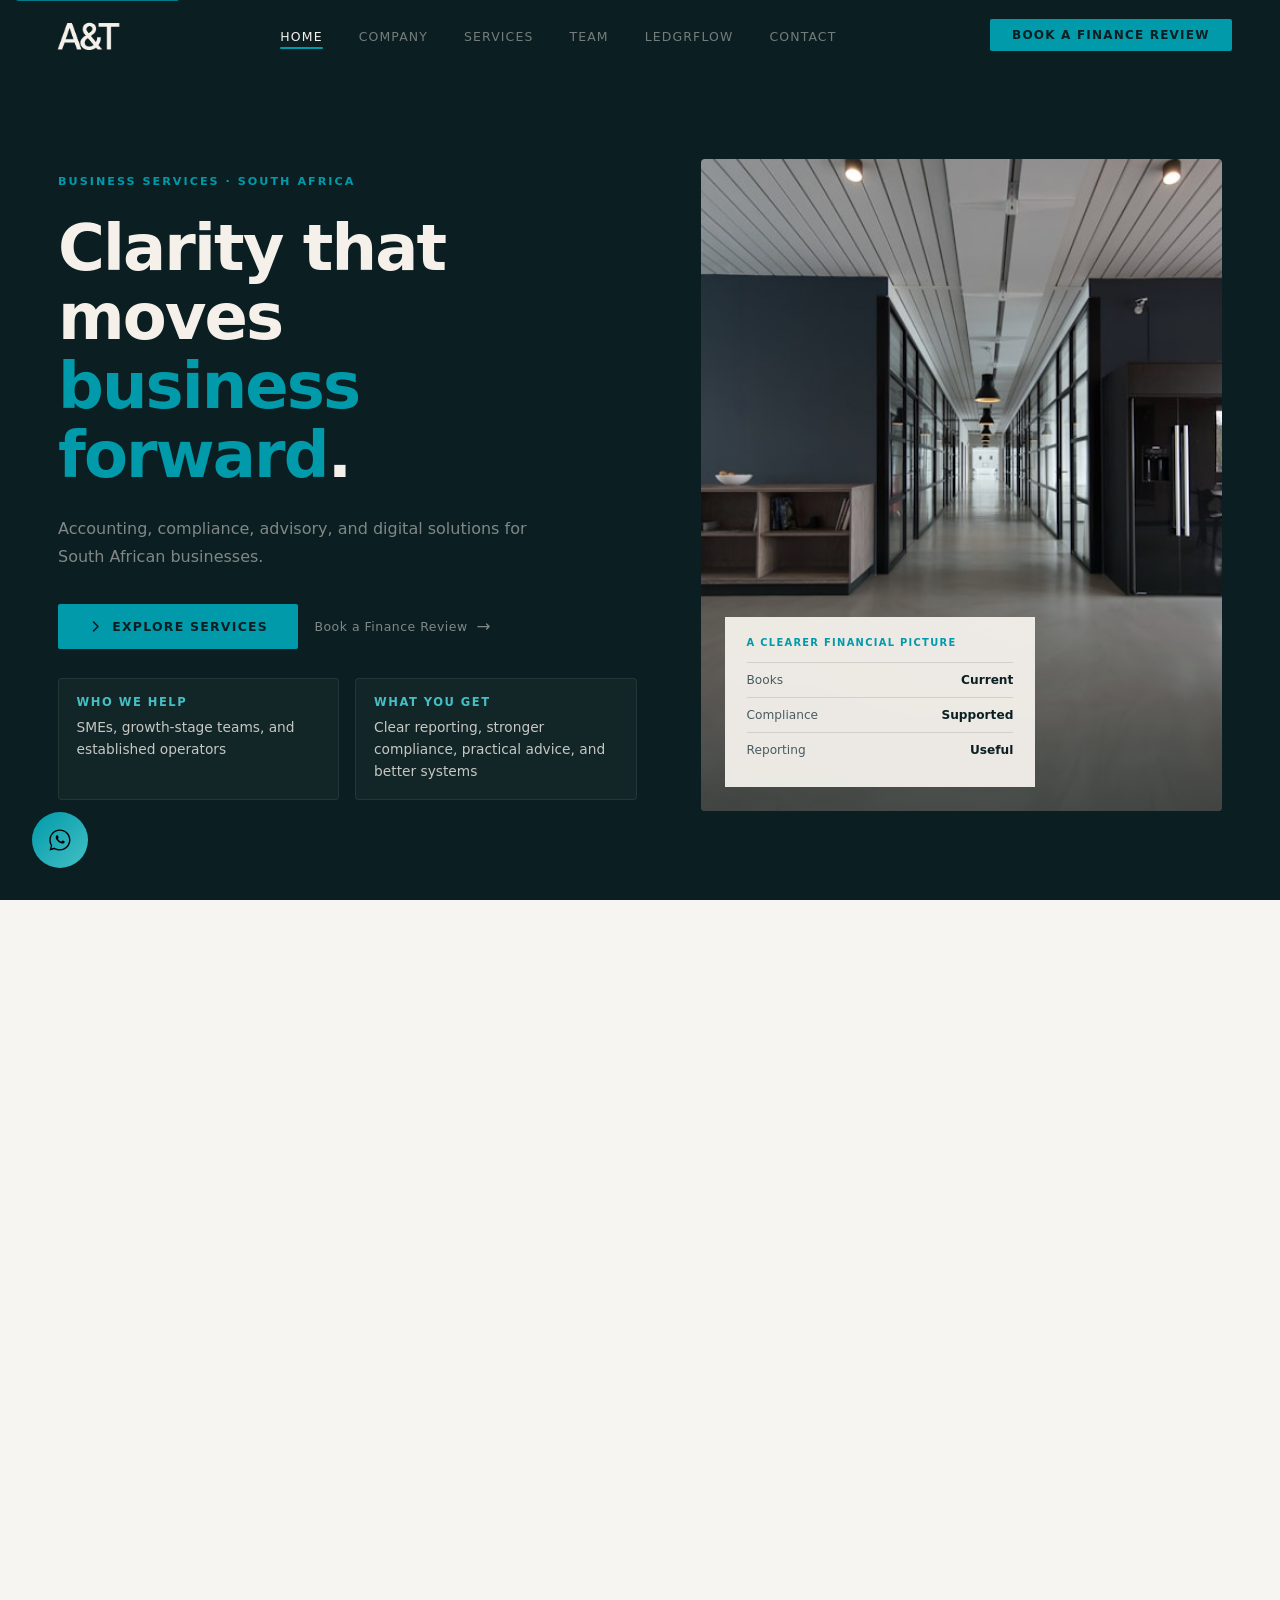
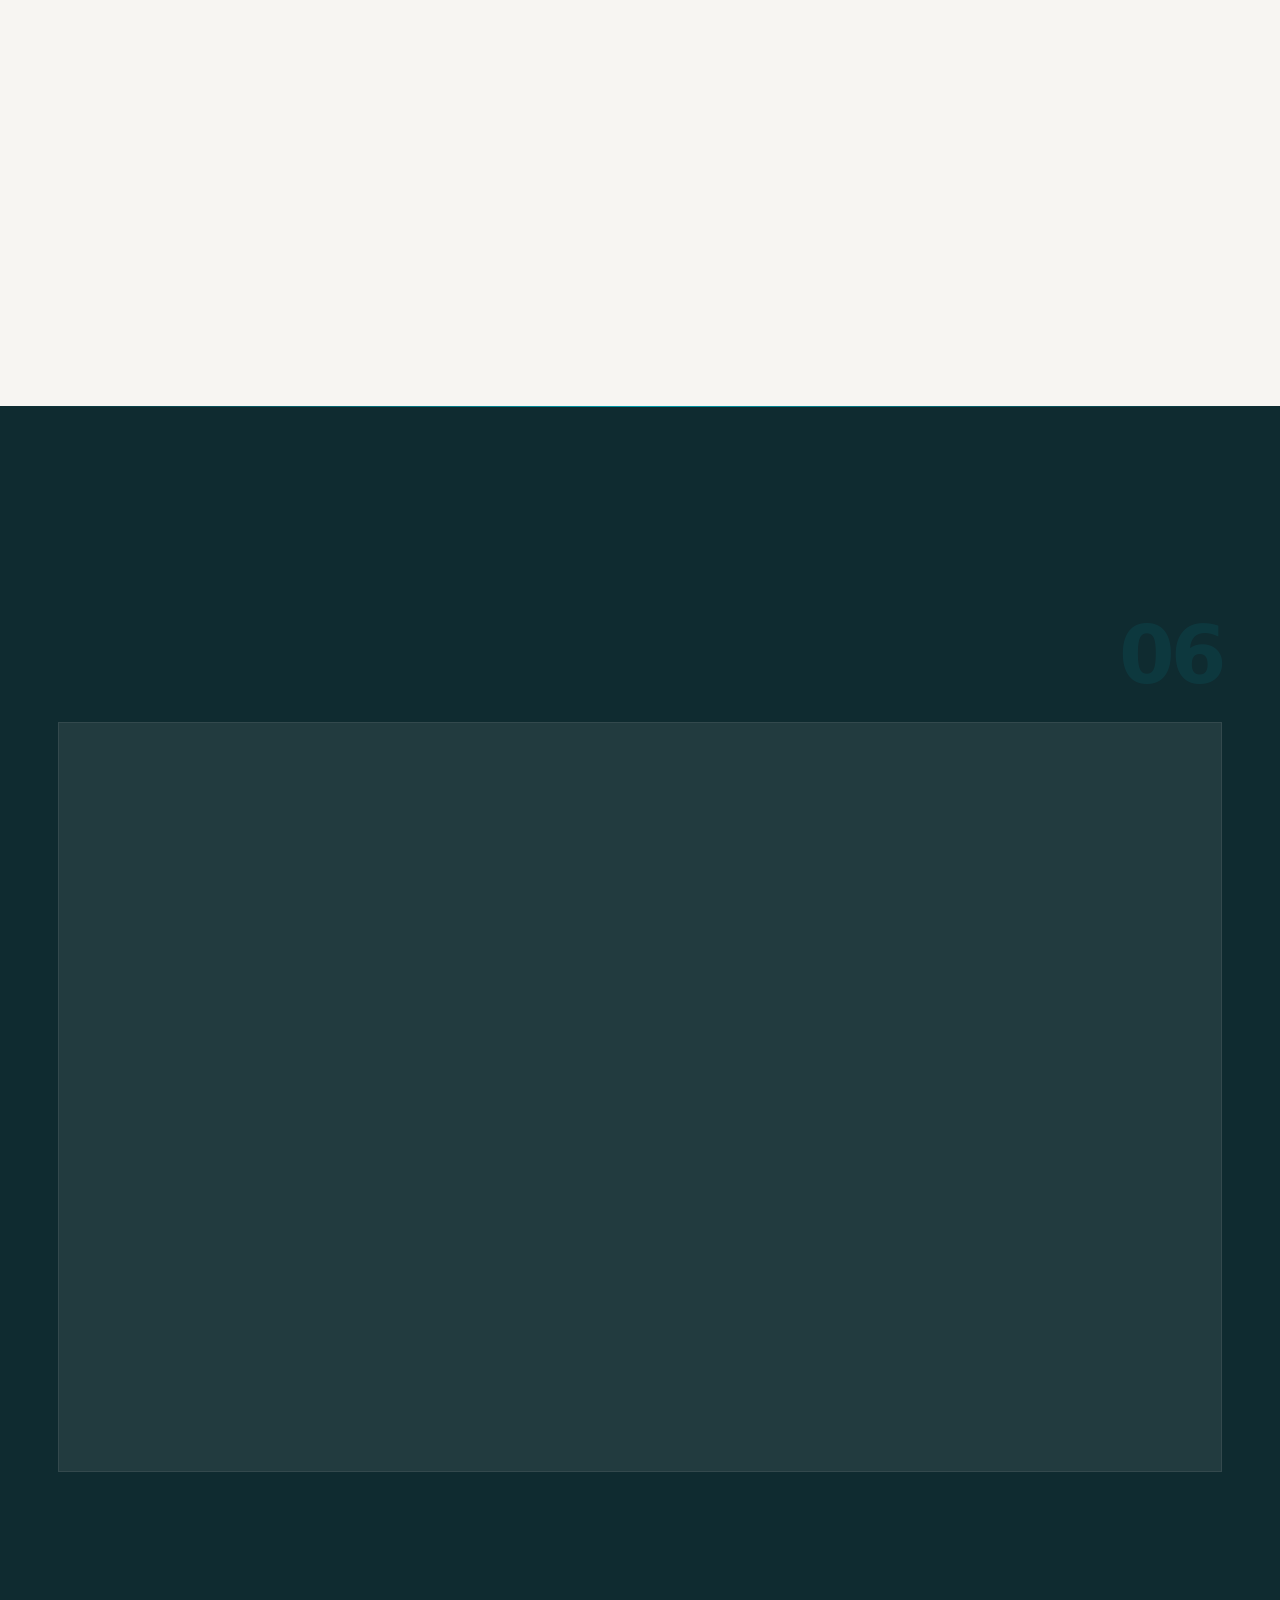
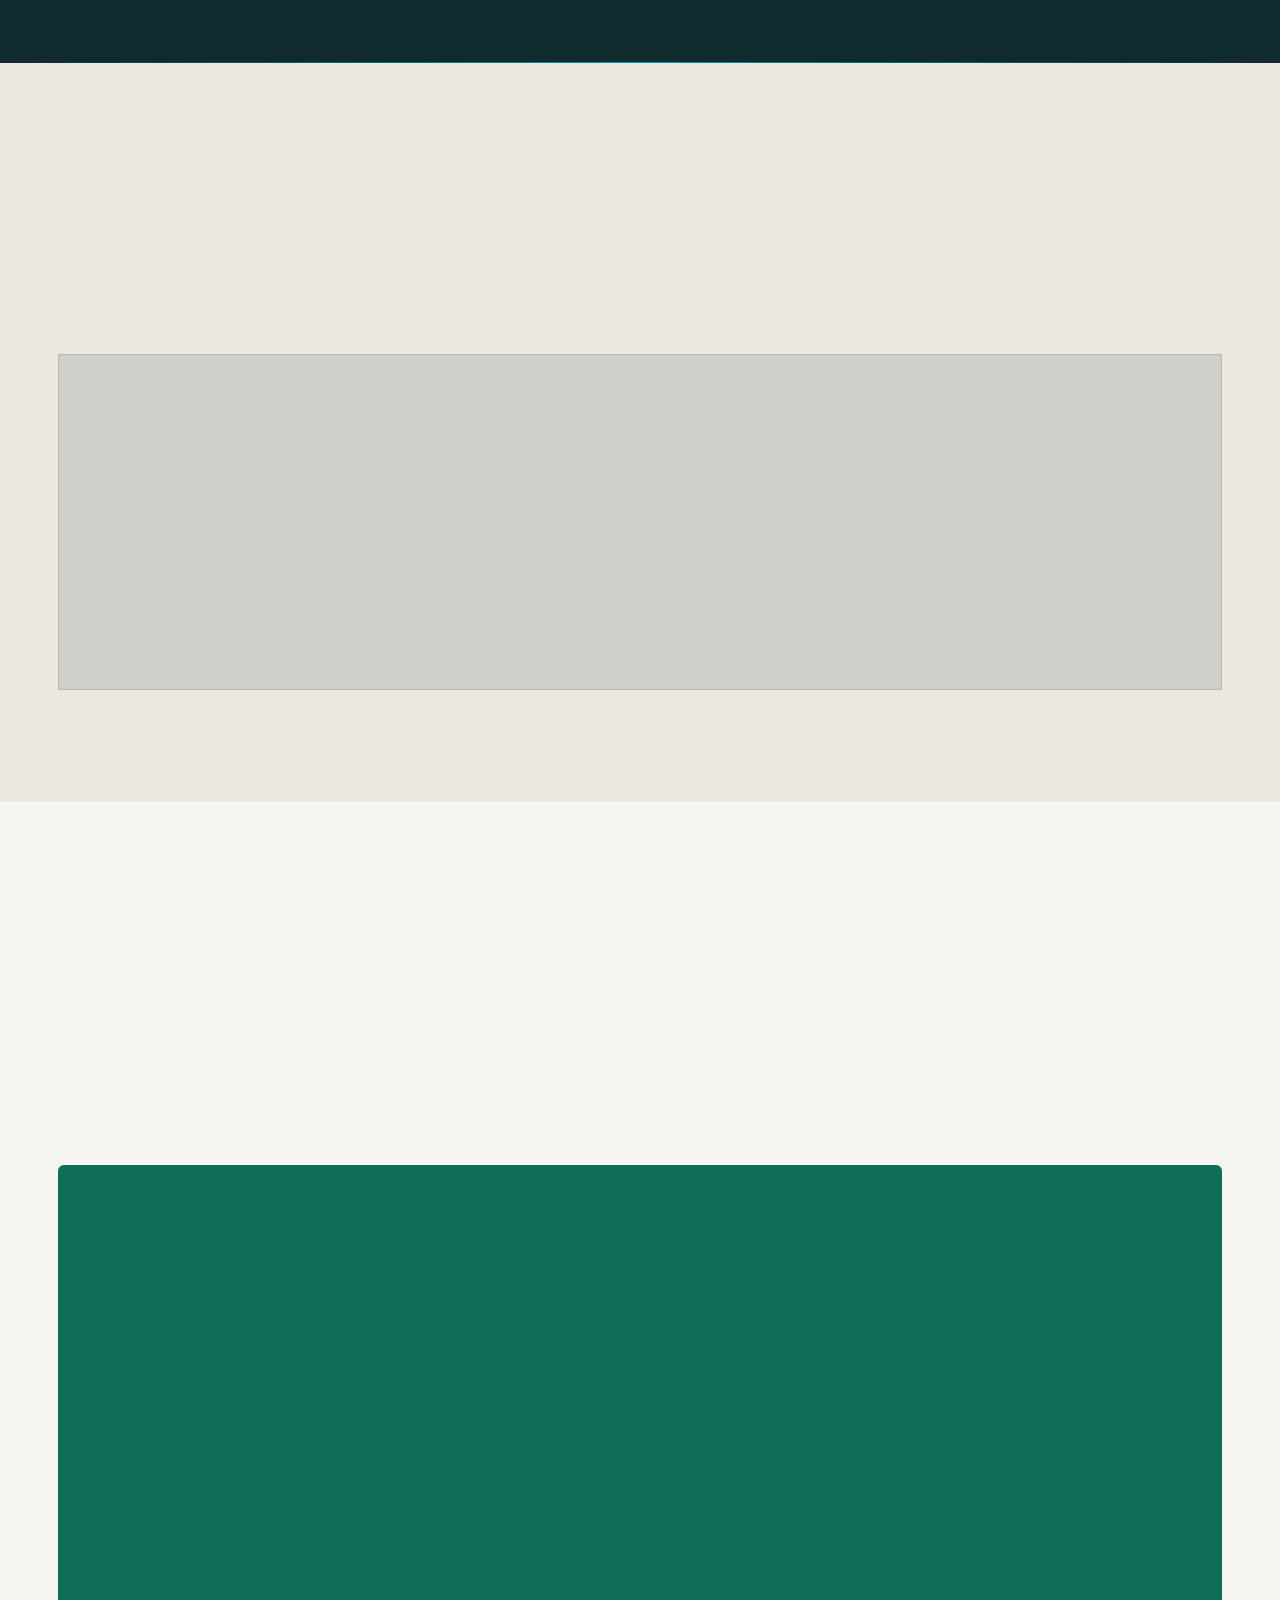
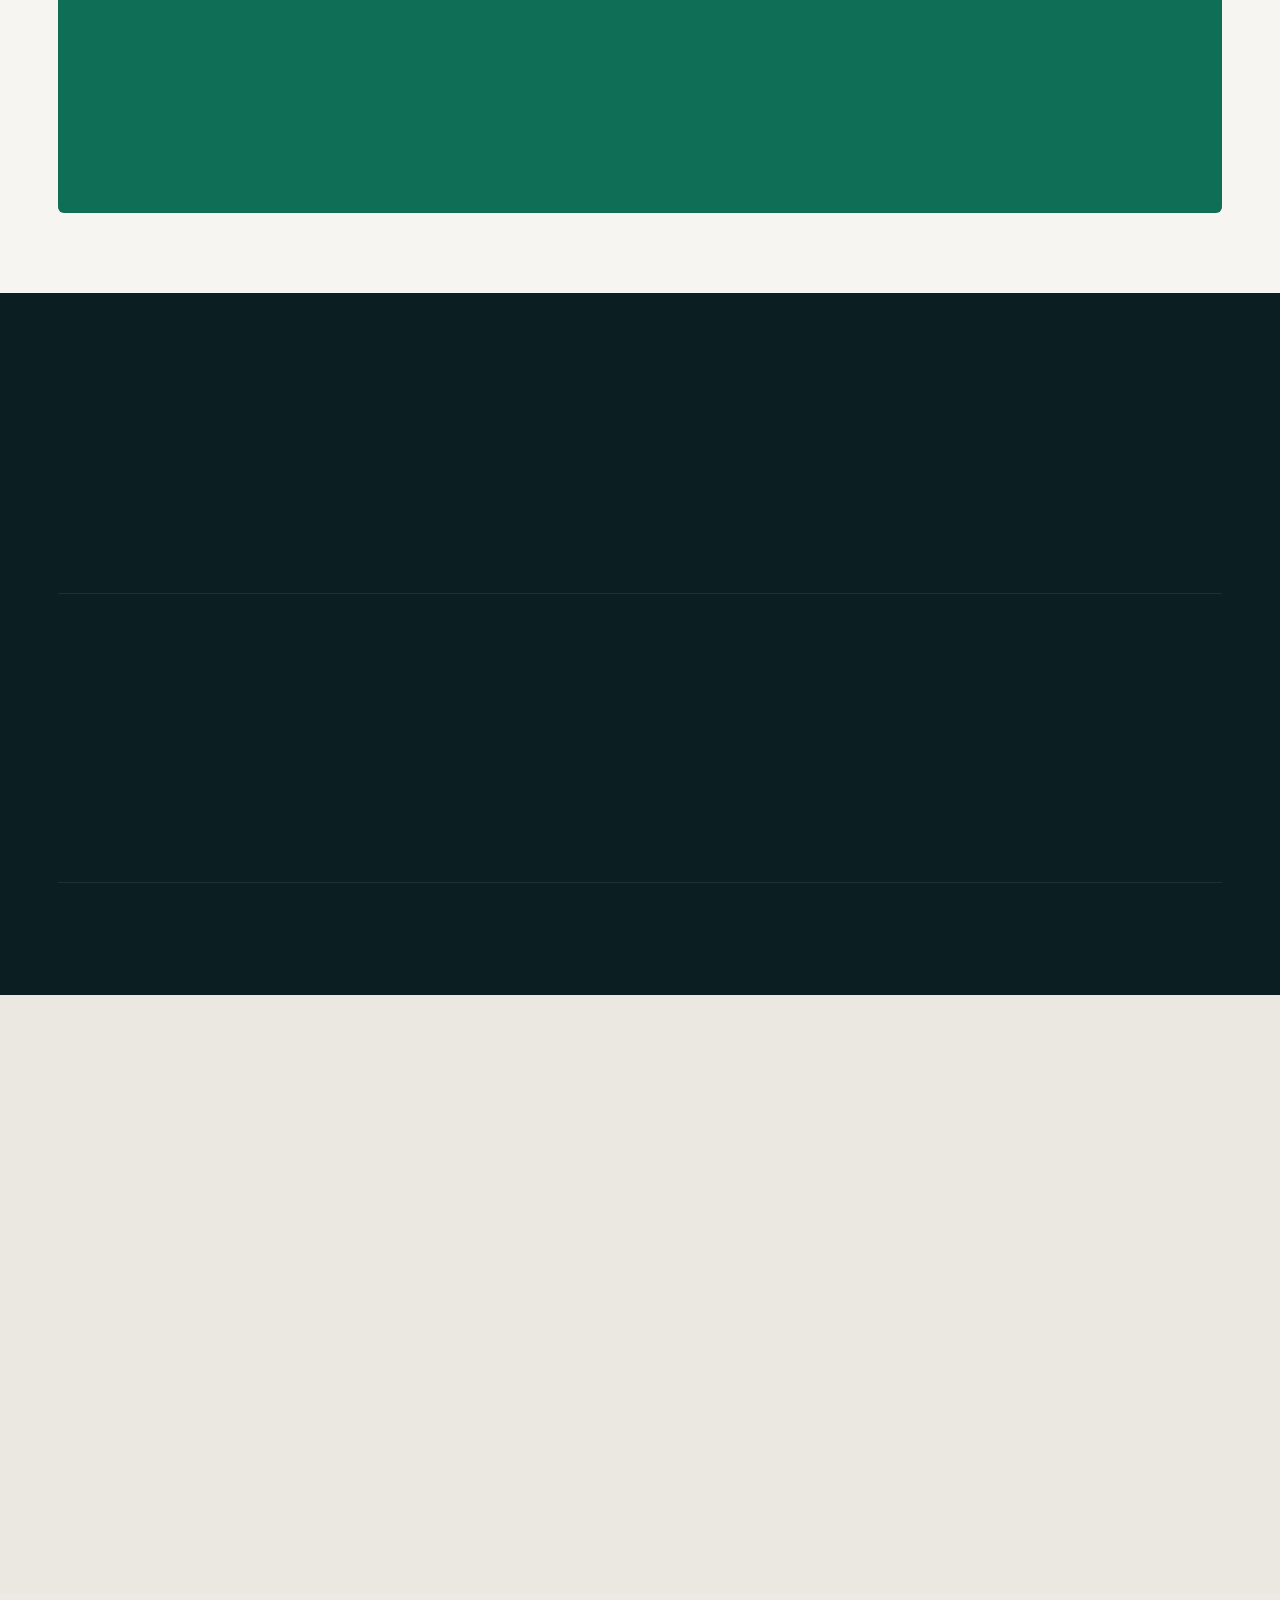
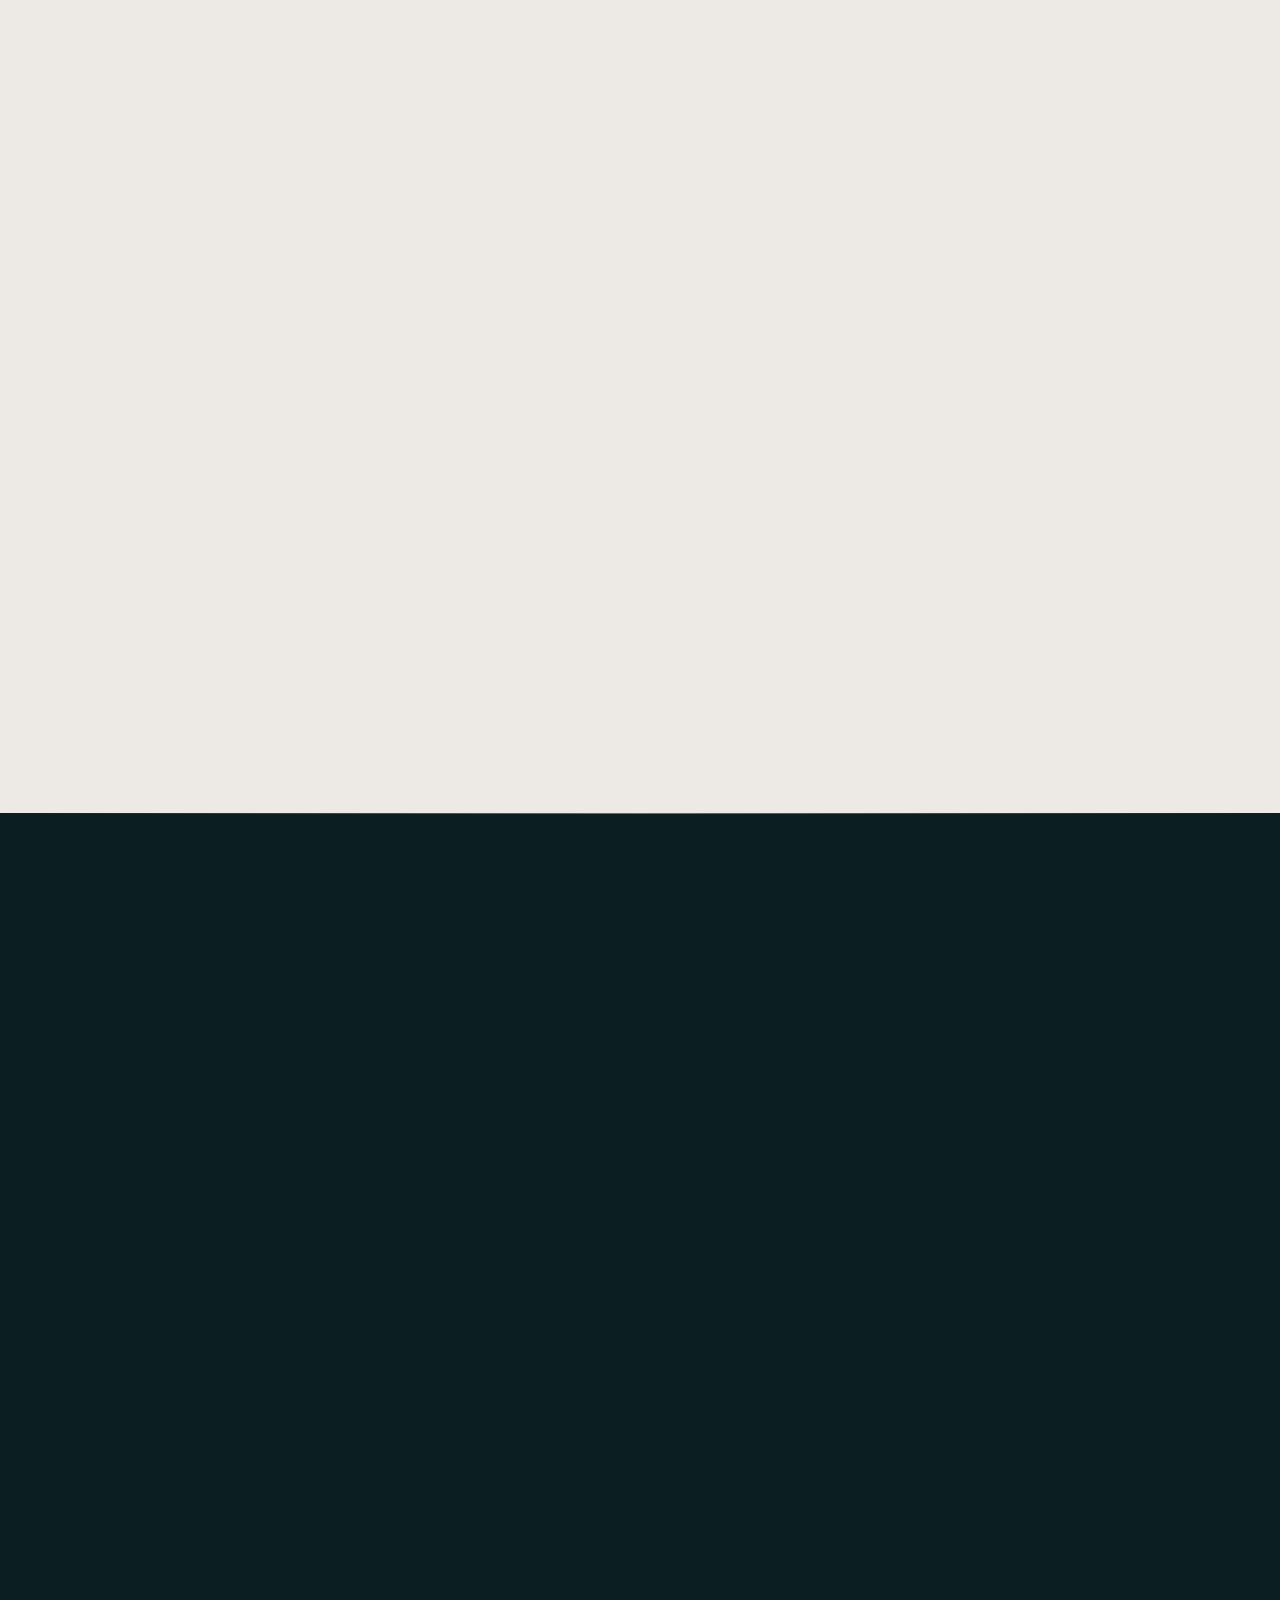
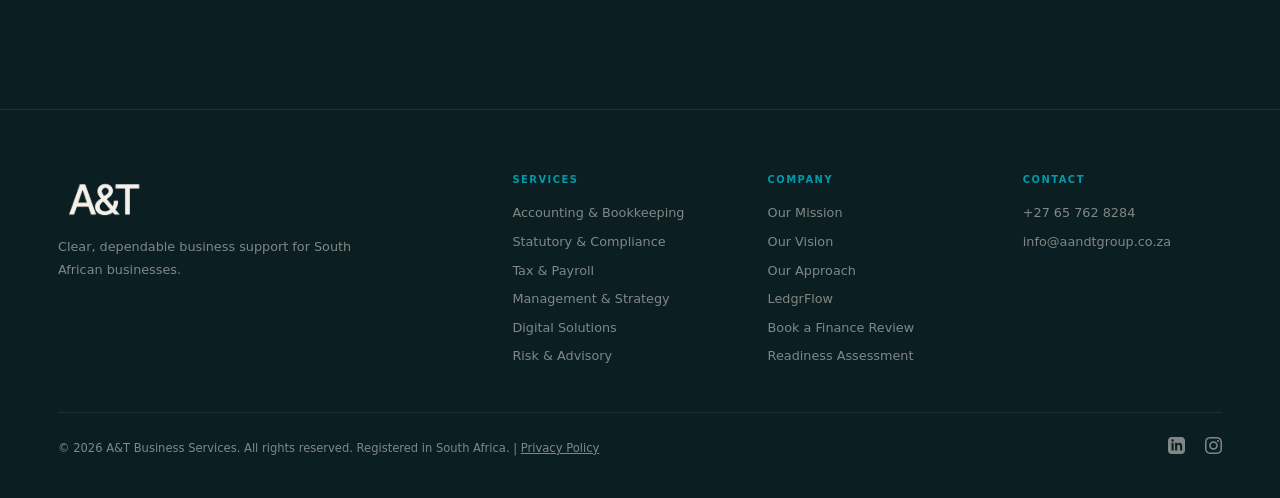
==== commit 675c67c0: "Finish assessment naming consistency" ====
--- a/index.html
+++ b/index.html
@@ -409,7 +409,7 @@
             <div class="tag">Free Business Resource</div>
             <h2>How ready is your<br><em>accounting?</em></h2>
             <p>Use our practical readiness checklist to spot gaps in bookkeeping, tax records, payroll, reporting, and month-end routines.</p>
-            <a href="accounting-checklist.html" class="btn-teal">Open the checklist</a>
+            <a href="accounting-checklist.html" class="btn-teal">Open the assessment</a>
         </div>
         <div class="resource-preview rv rv-d2">
             <span class="resource-kicker">Accounting readiness checklist</span>
@@ -584,7 +584,7 @@
                     <li><a href="#team">Our Approach</a></li>
                     <li><a href="https://ledgrflow.co.za">LedgrFlow</a></li>
                     <li><a href="finance-review.html">Book a Finance Review</a></li>
-                    <li><a href="accounting-checklist.html">Accounting Checklist</a></li>
+                    <li><a href="accounting-checklist.html">Readiness Assessment</a></li>
                 </ul>
             </div>
             <div class="f-col">
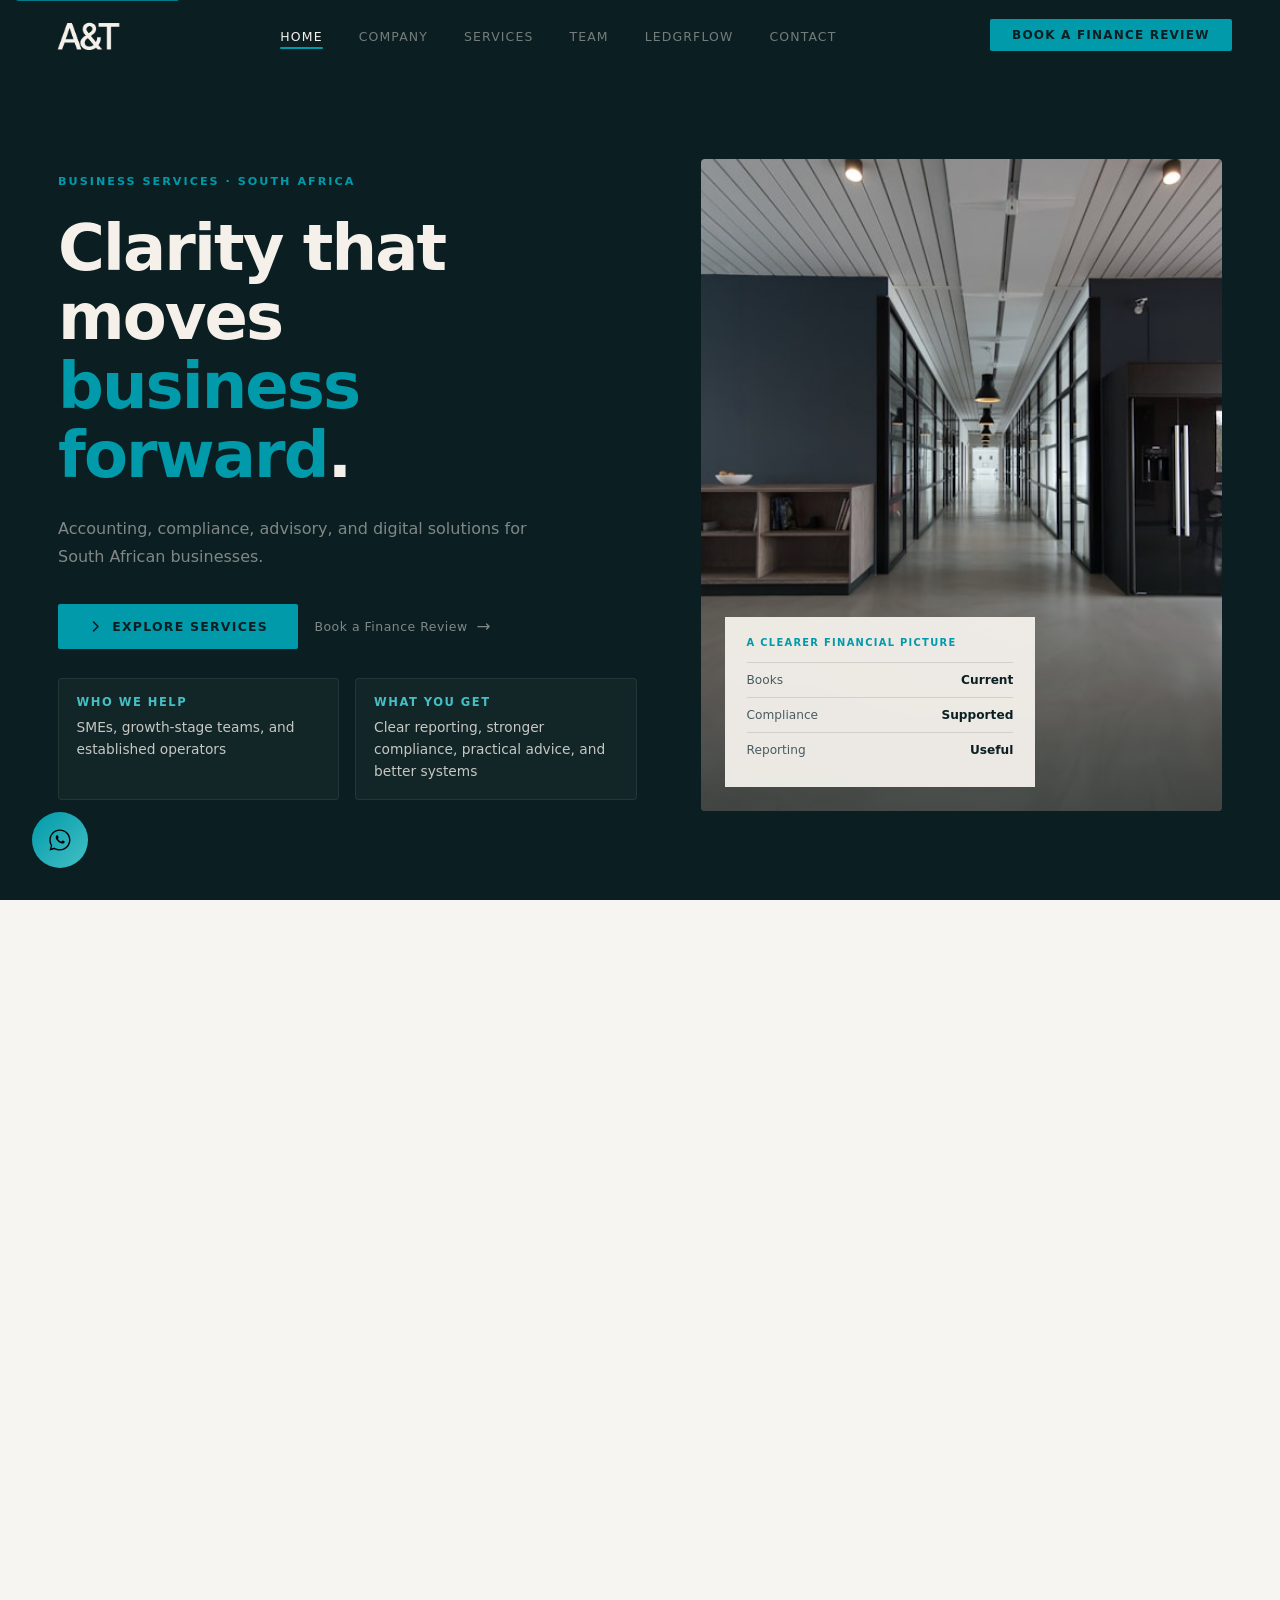
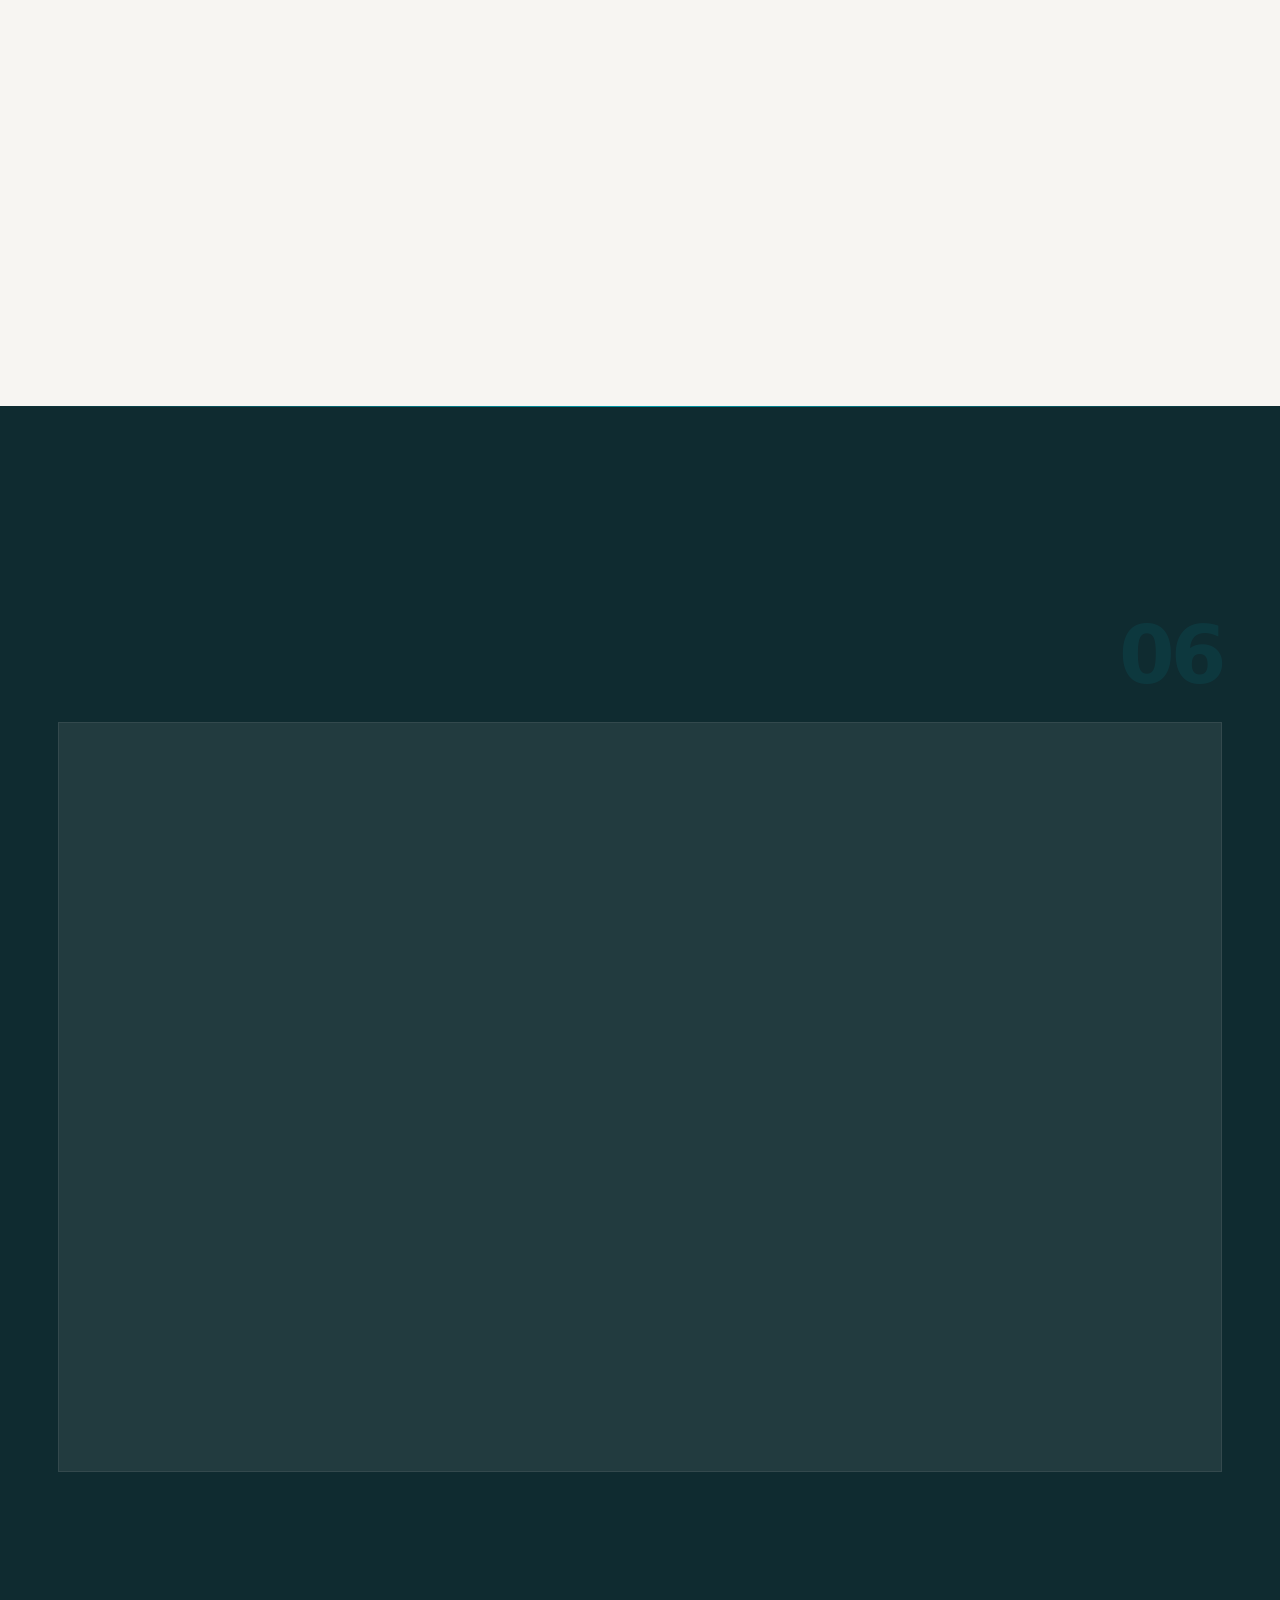
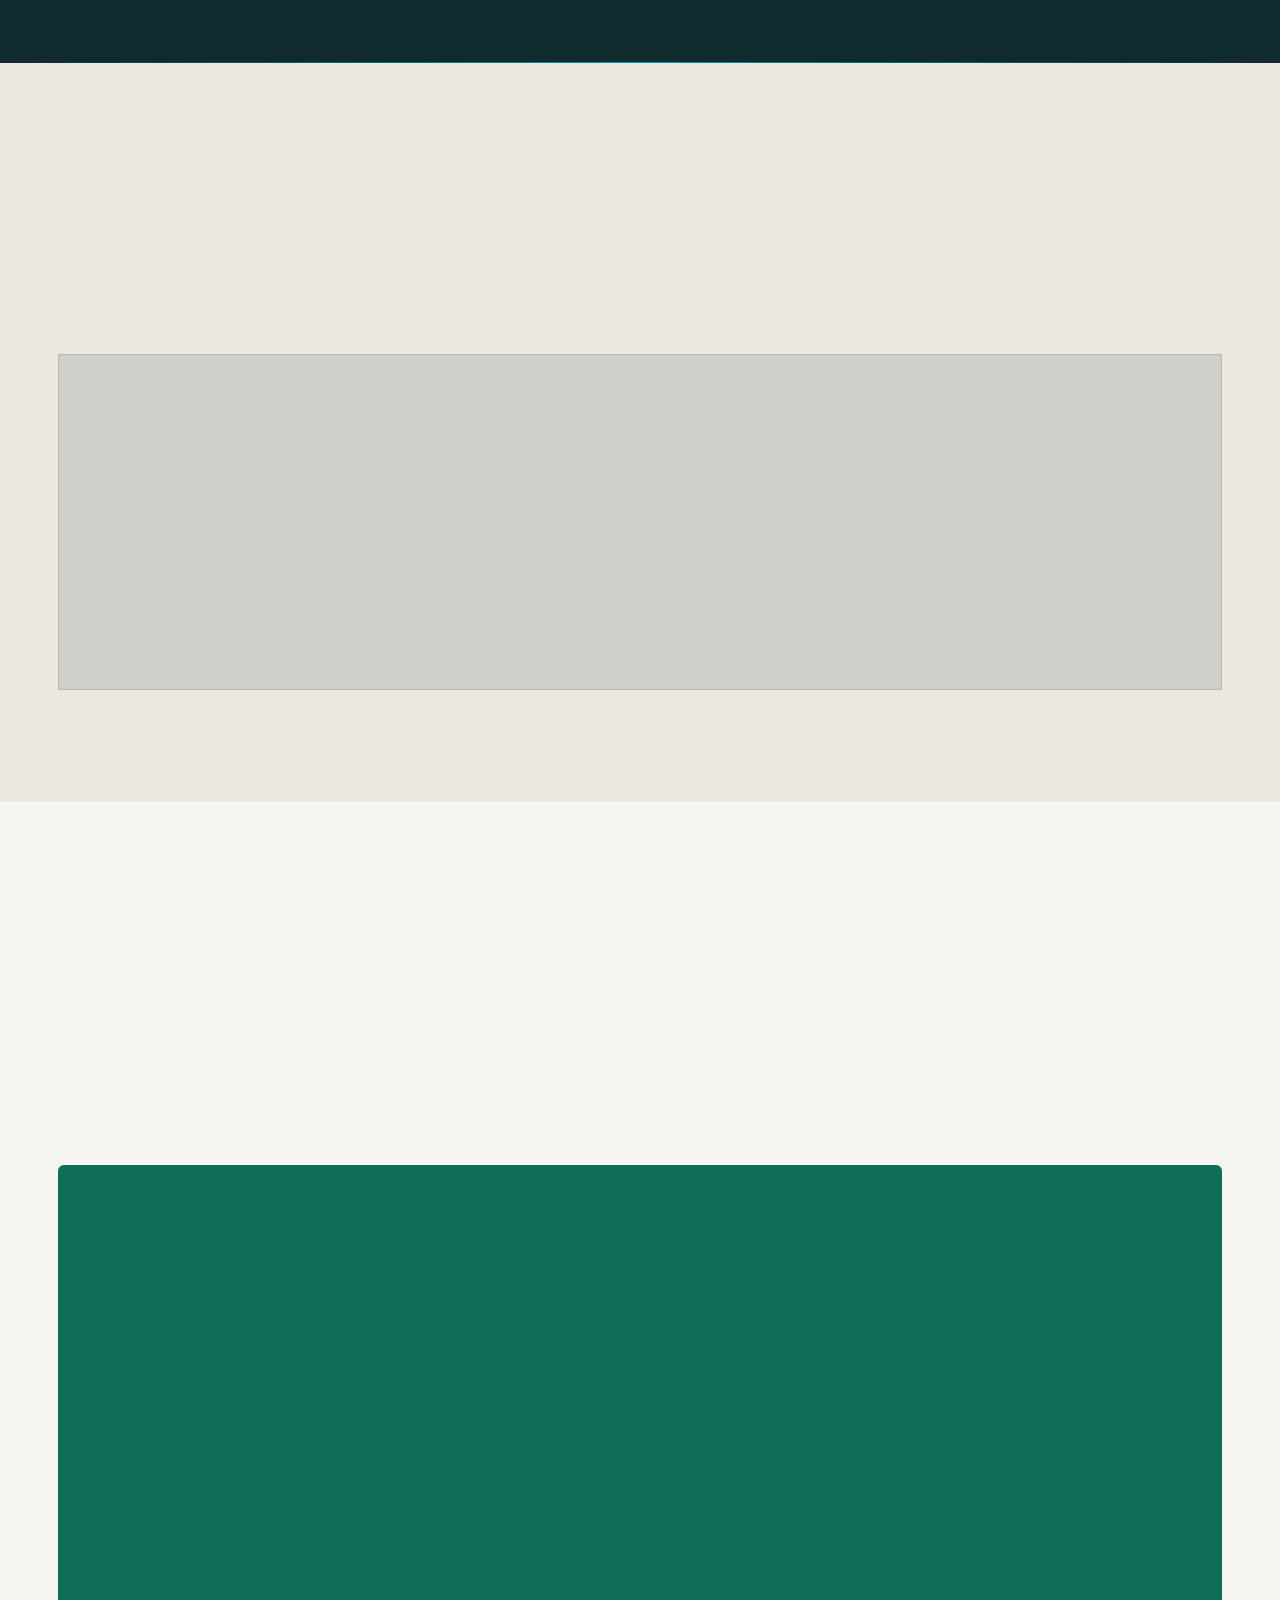
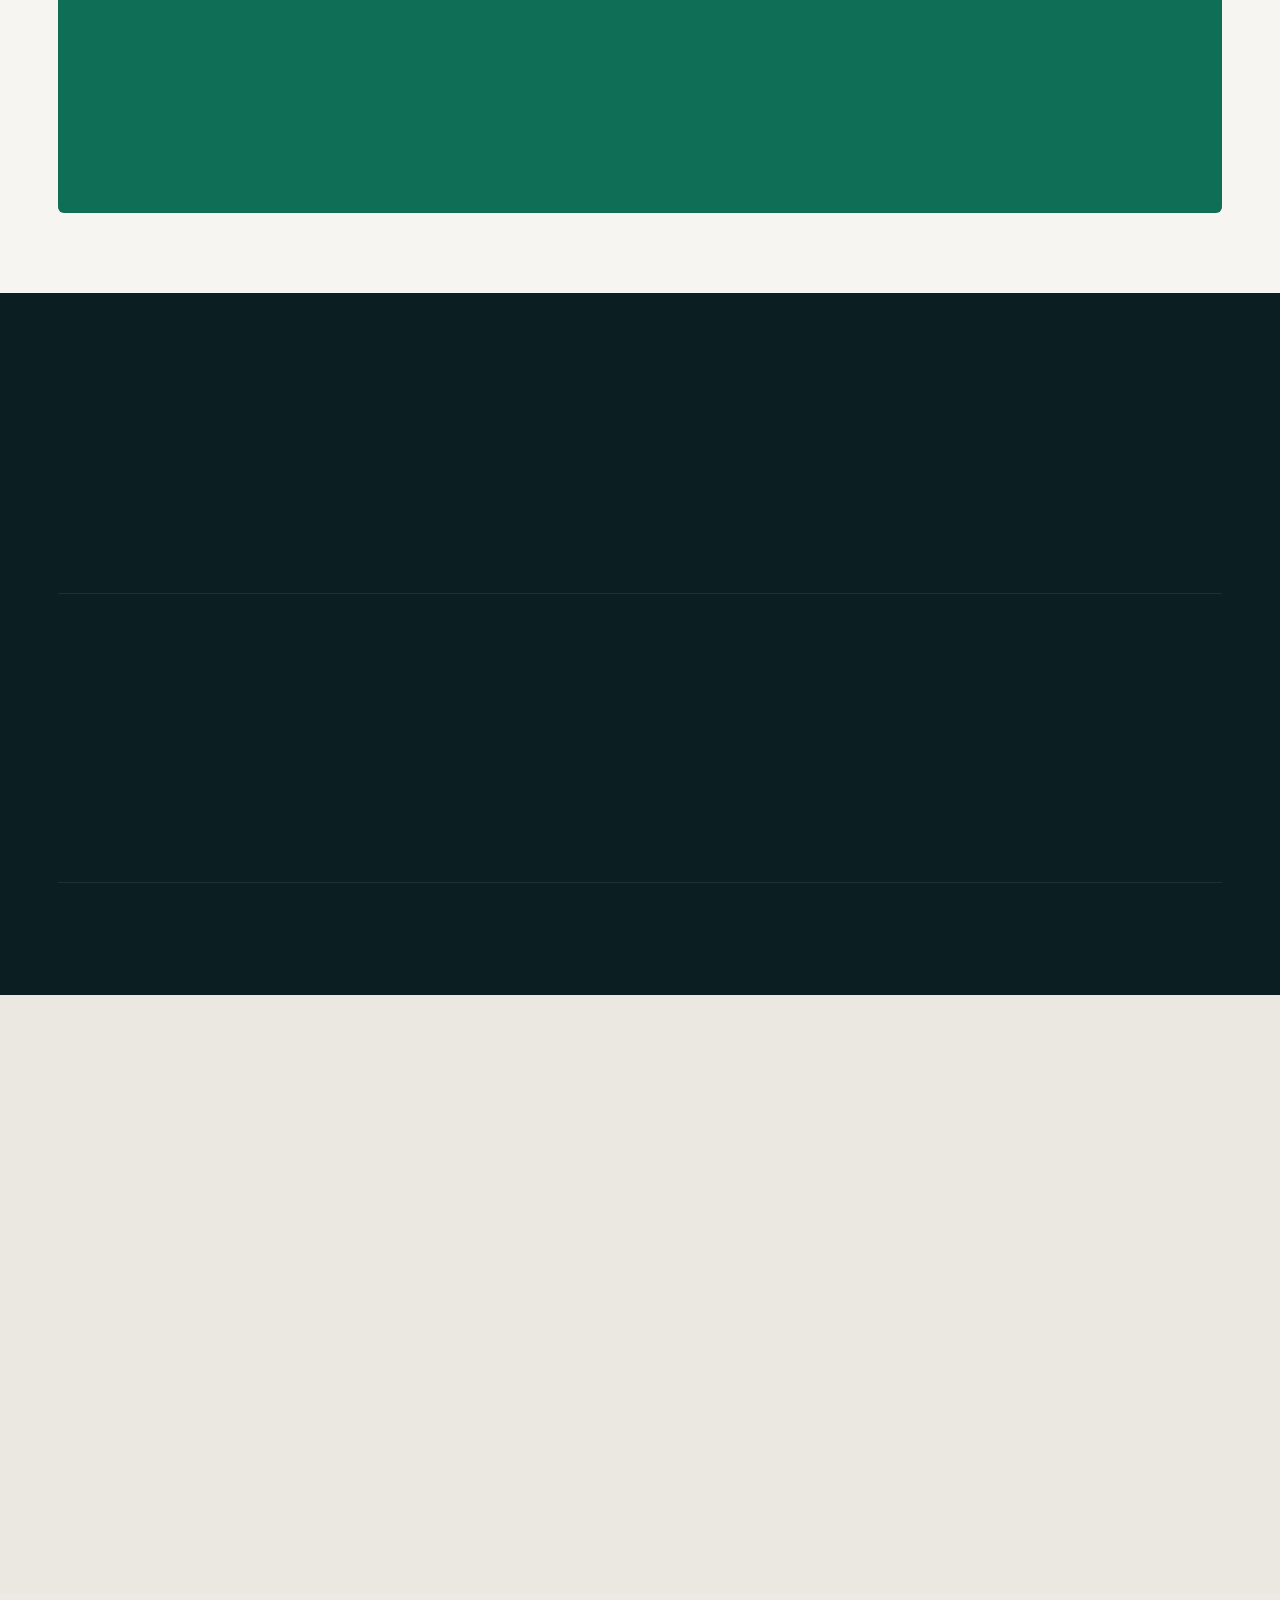
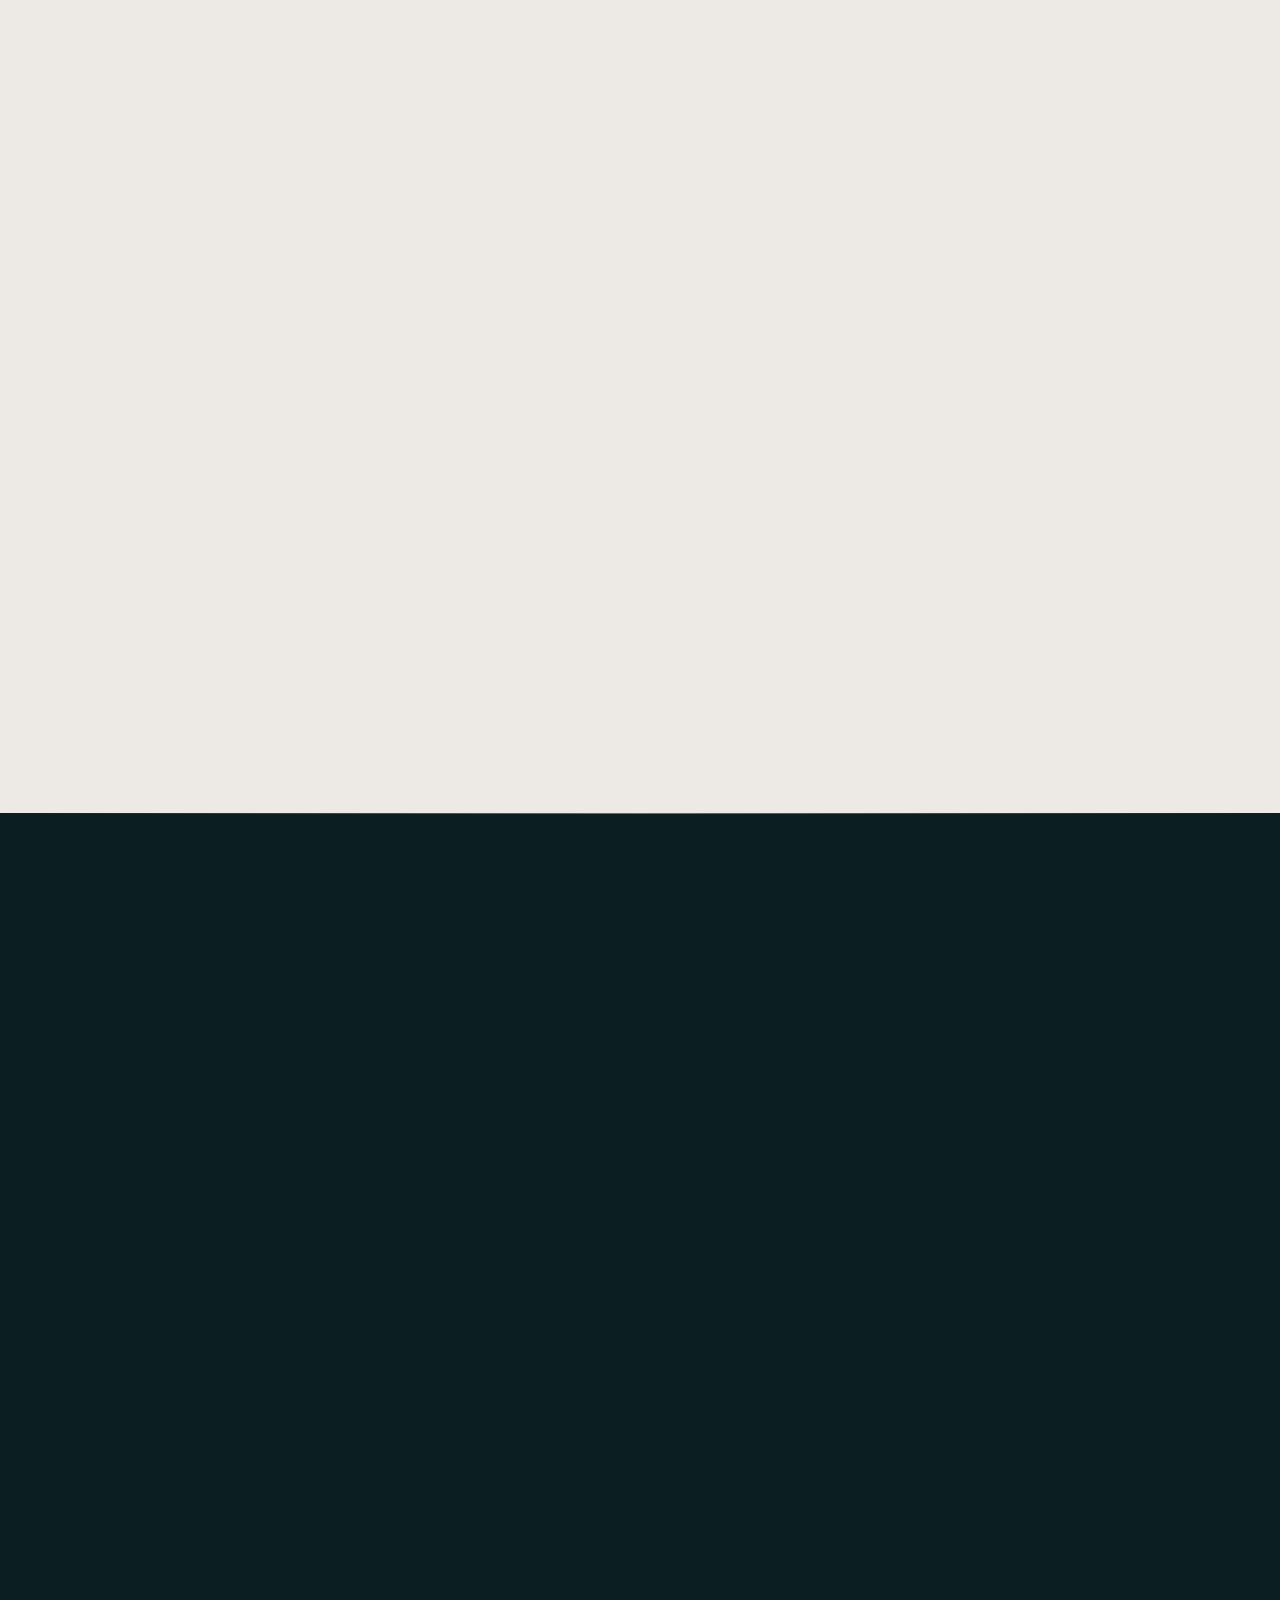
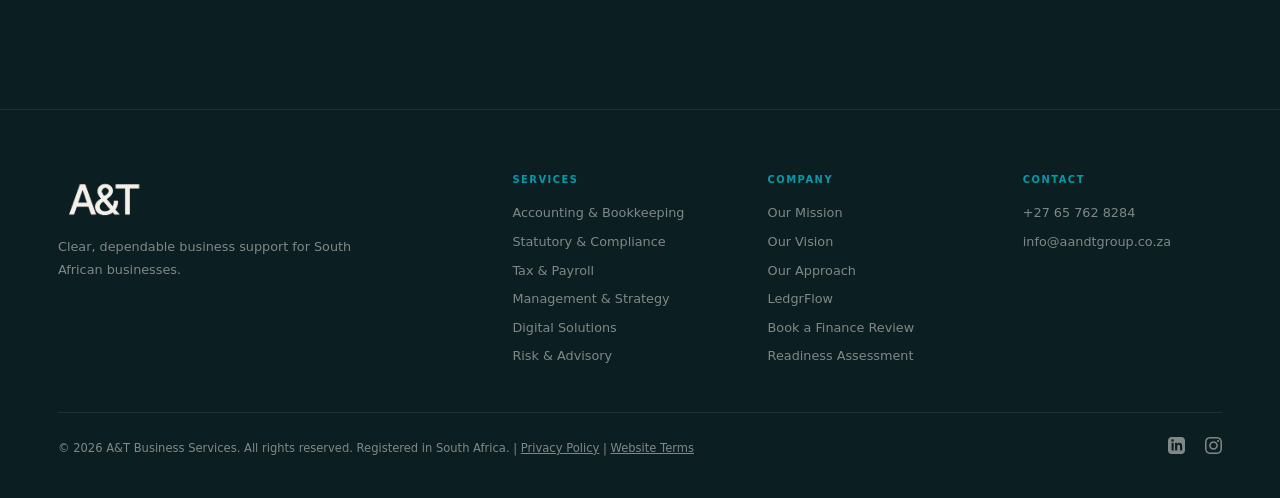
==== commit ac6b2fd7: "Add website terms link" ====
--- a/index.html
+++ b/index.html
@@ -596,7 +596,7 @@
             </div>
         </div>
         <div class="footer-bottom">
-            <p>&copy; 2026 A&T Business Services. All rights reserved. Registered in South Africa. | <a href="privacy-policy.html" class="footer-inline-link">Privacy Policy</a></p>
+            <p>&copy; 2026 A&T Business Services. All rights reserved. Registered in South Africa. | <a href="privacy-policy.html" class="footer-inline-link">Privacy Policy</a> | <a href="terms-of-use.html" class="footer-inline-link">Website Terms</a></p>
             <div class="social-links">
                 <a href="https://www.linkedin.com/company/a-and-t-business-services/" target="_blank" rel="noopener noreferrer" aria-label="LinkedIn" class="social-link">
                     <svg width="17" height="17" fill="currentColor" viewBox="0 0 24 24"><path d="M19 0h-14c-2.761 0-5 2.239-5 5v14c0 2.761 2.239 5 5 5h14c2.762 0 5-2.239 5-5v-14c0-2.761-2.238-5-5-5zm-11 19h-3v-11h3v11zm-1.5-12.268c-.966 0-1.75-.79-1.75-1.764s.784-1.764 1.75-1.764 1.75.79 1.75 1.764-.783 1.764-1.75 1.764zm13.5 12.268h-3v-5.604c0-3.368-4-3.113-4 0v5.604h-3v-11h3v1.765c1.396-2.586 7-2.777 7 2.476v6.759z"/></svg>
